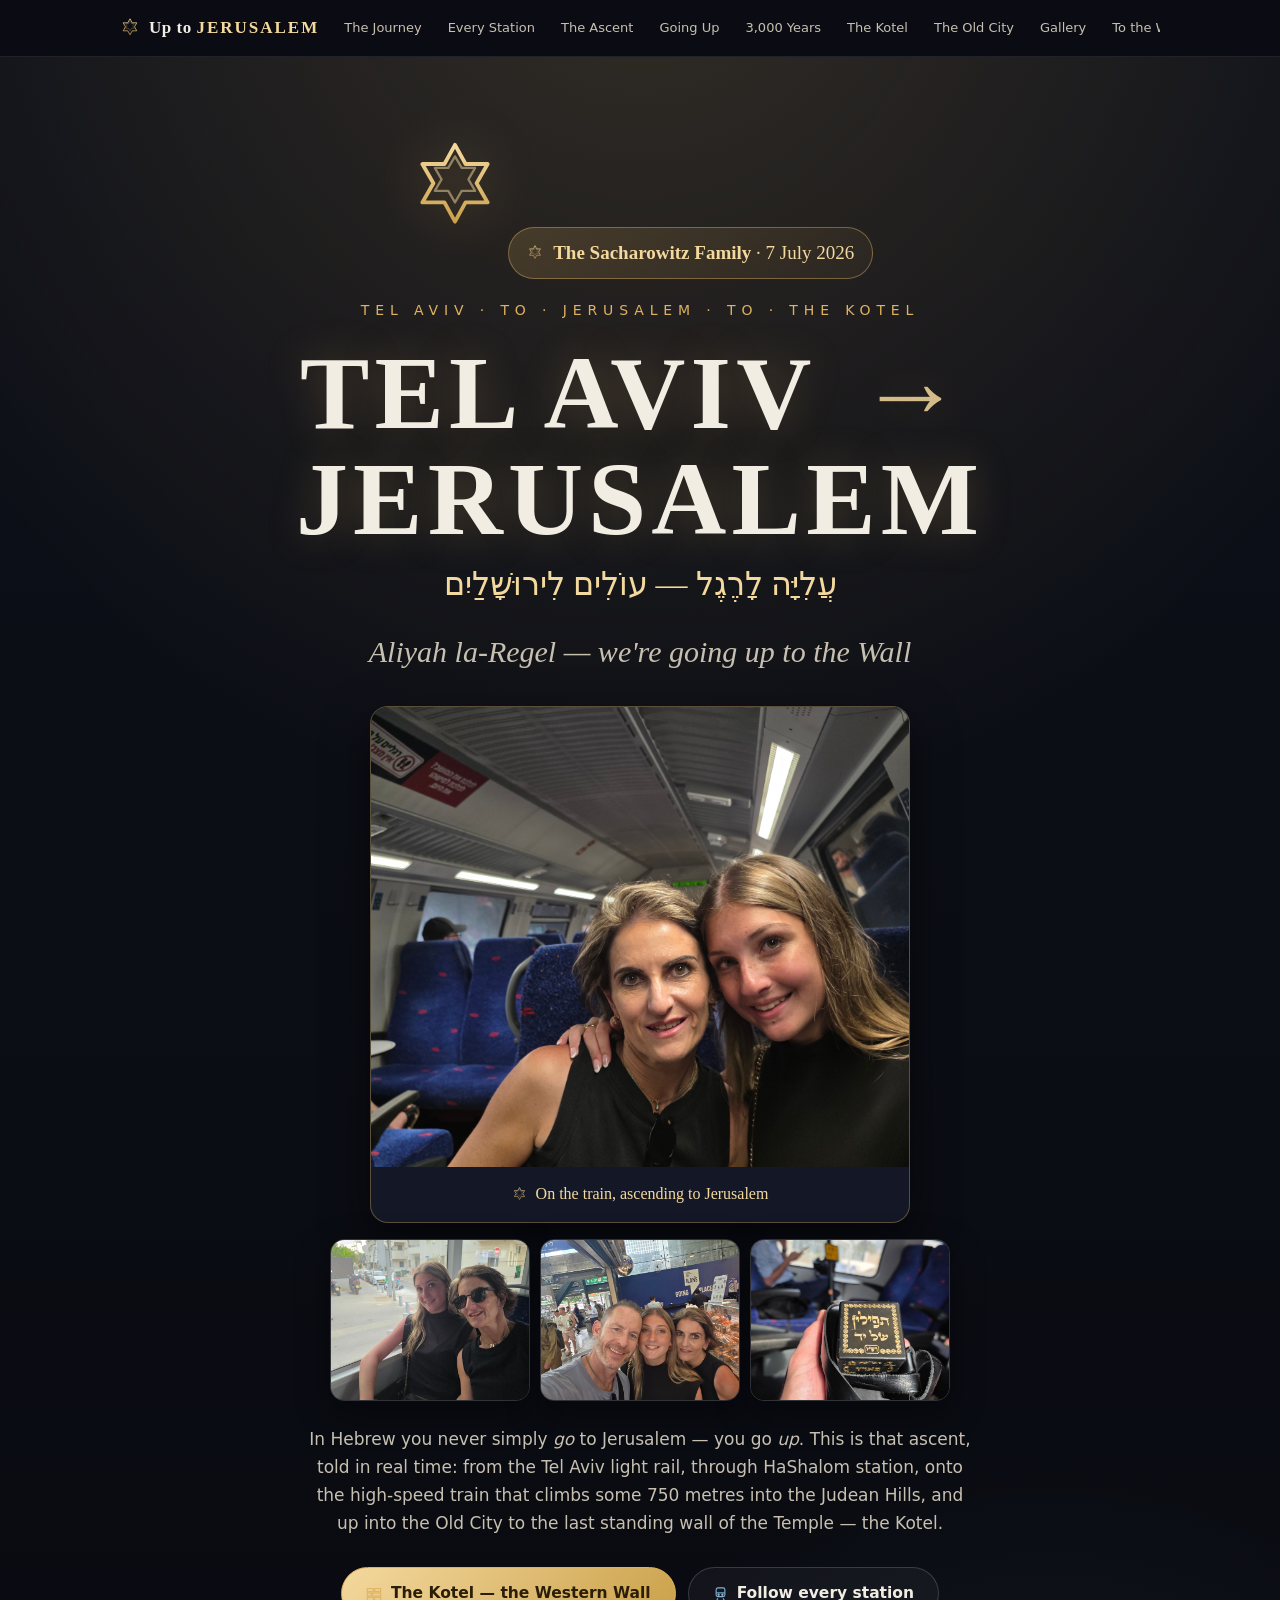
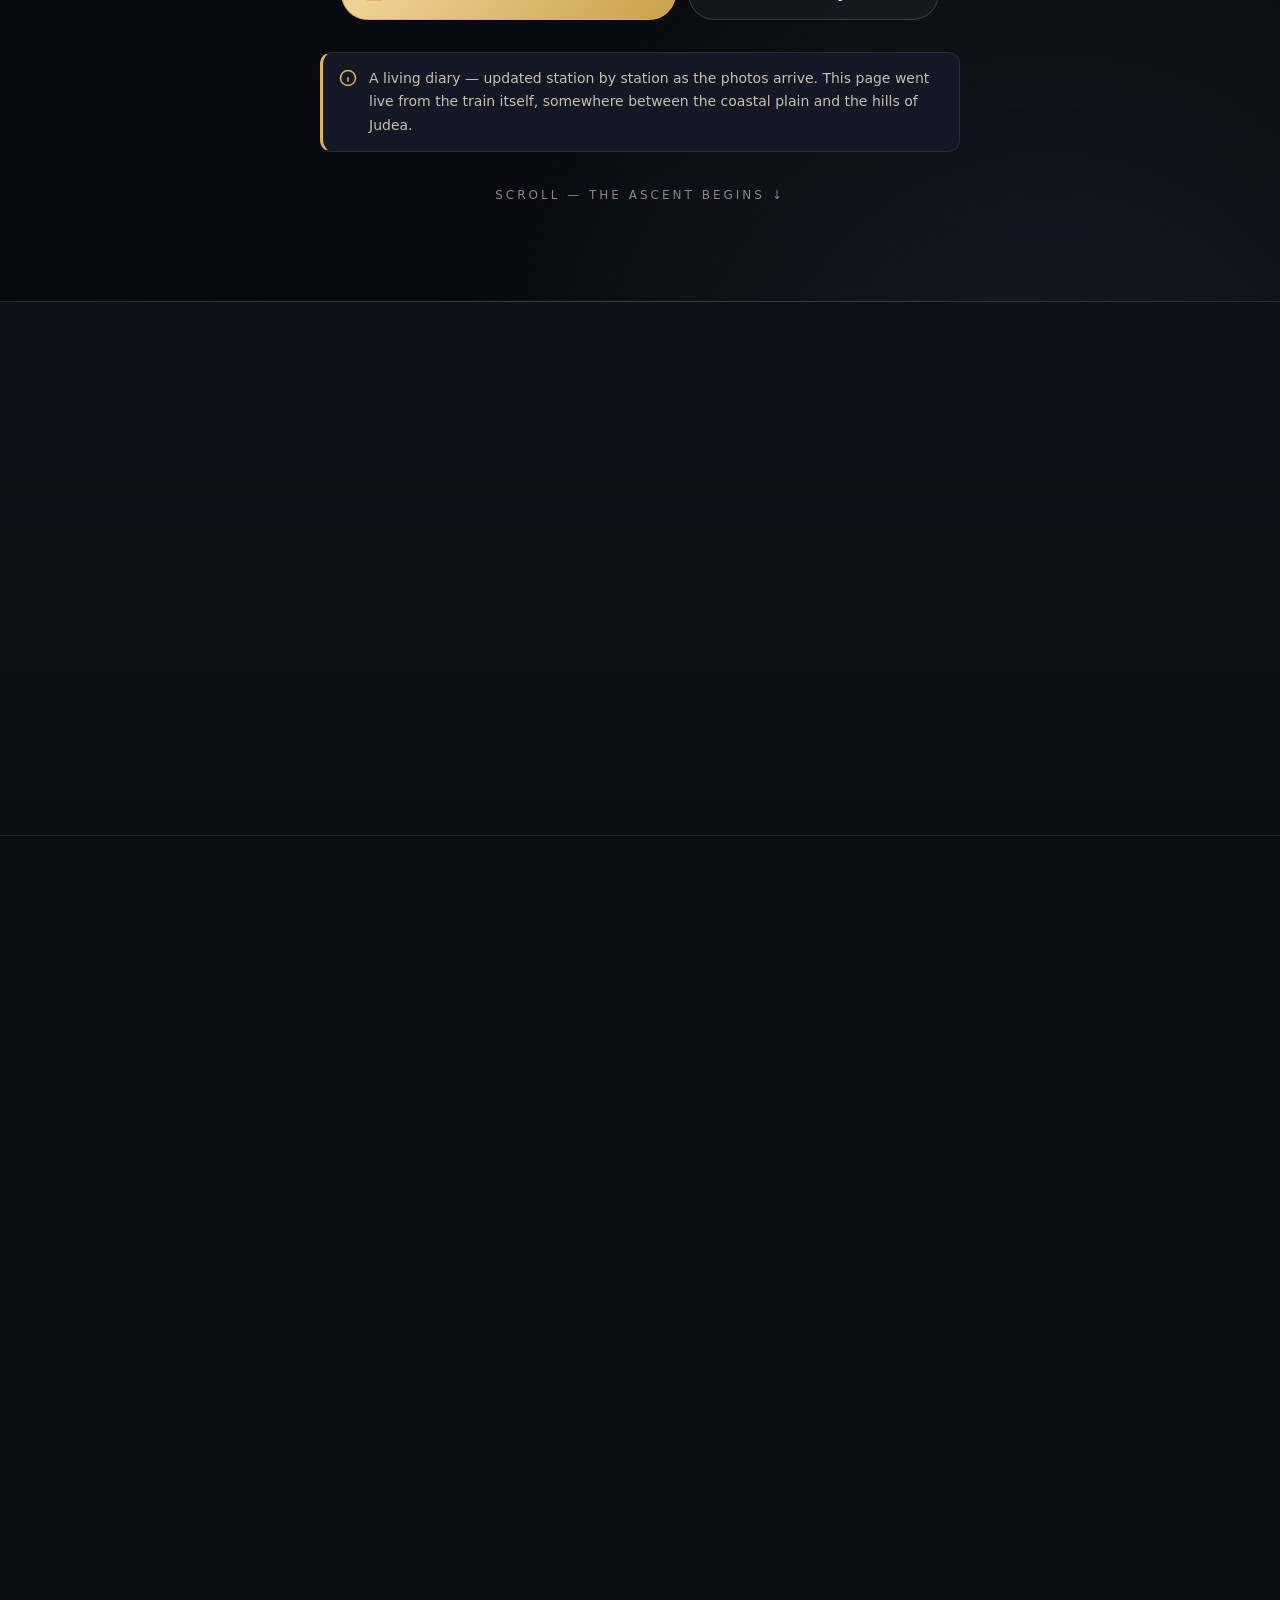
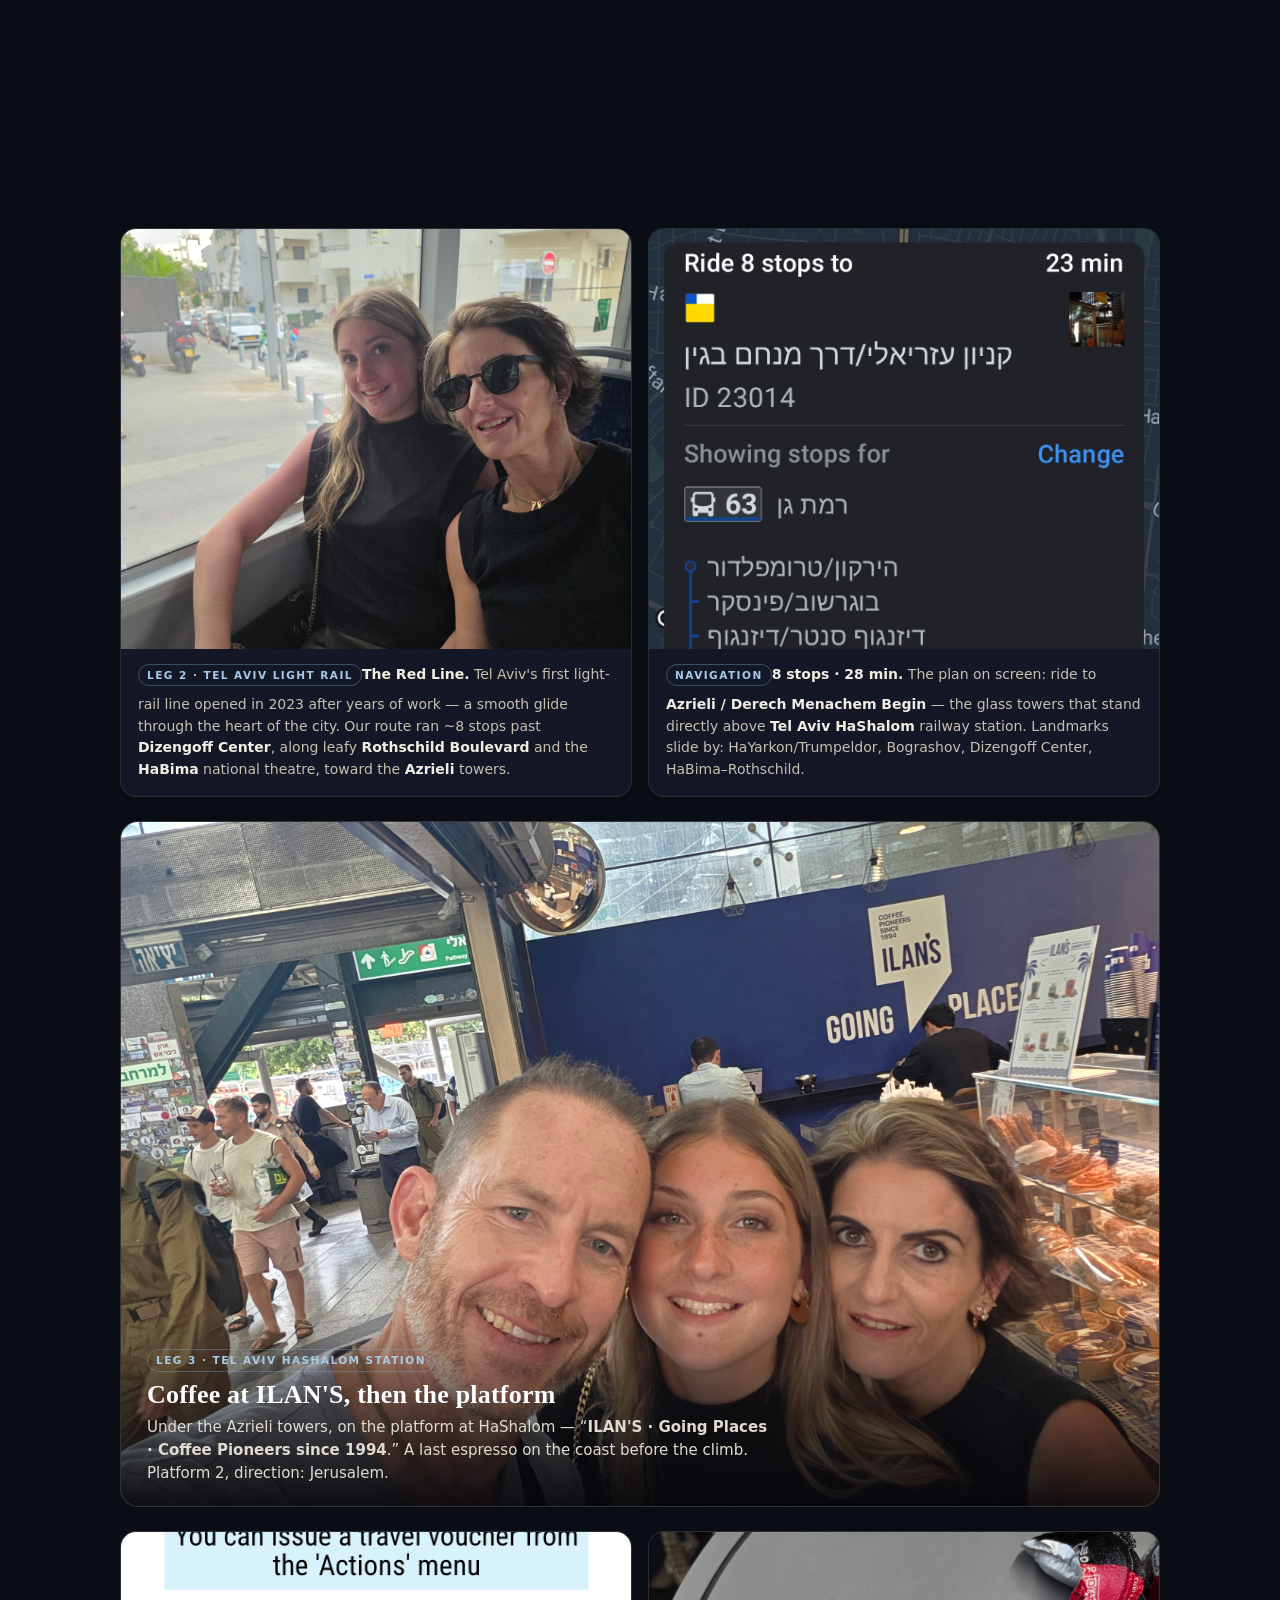
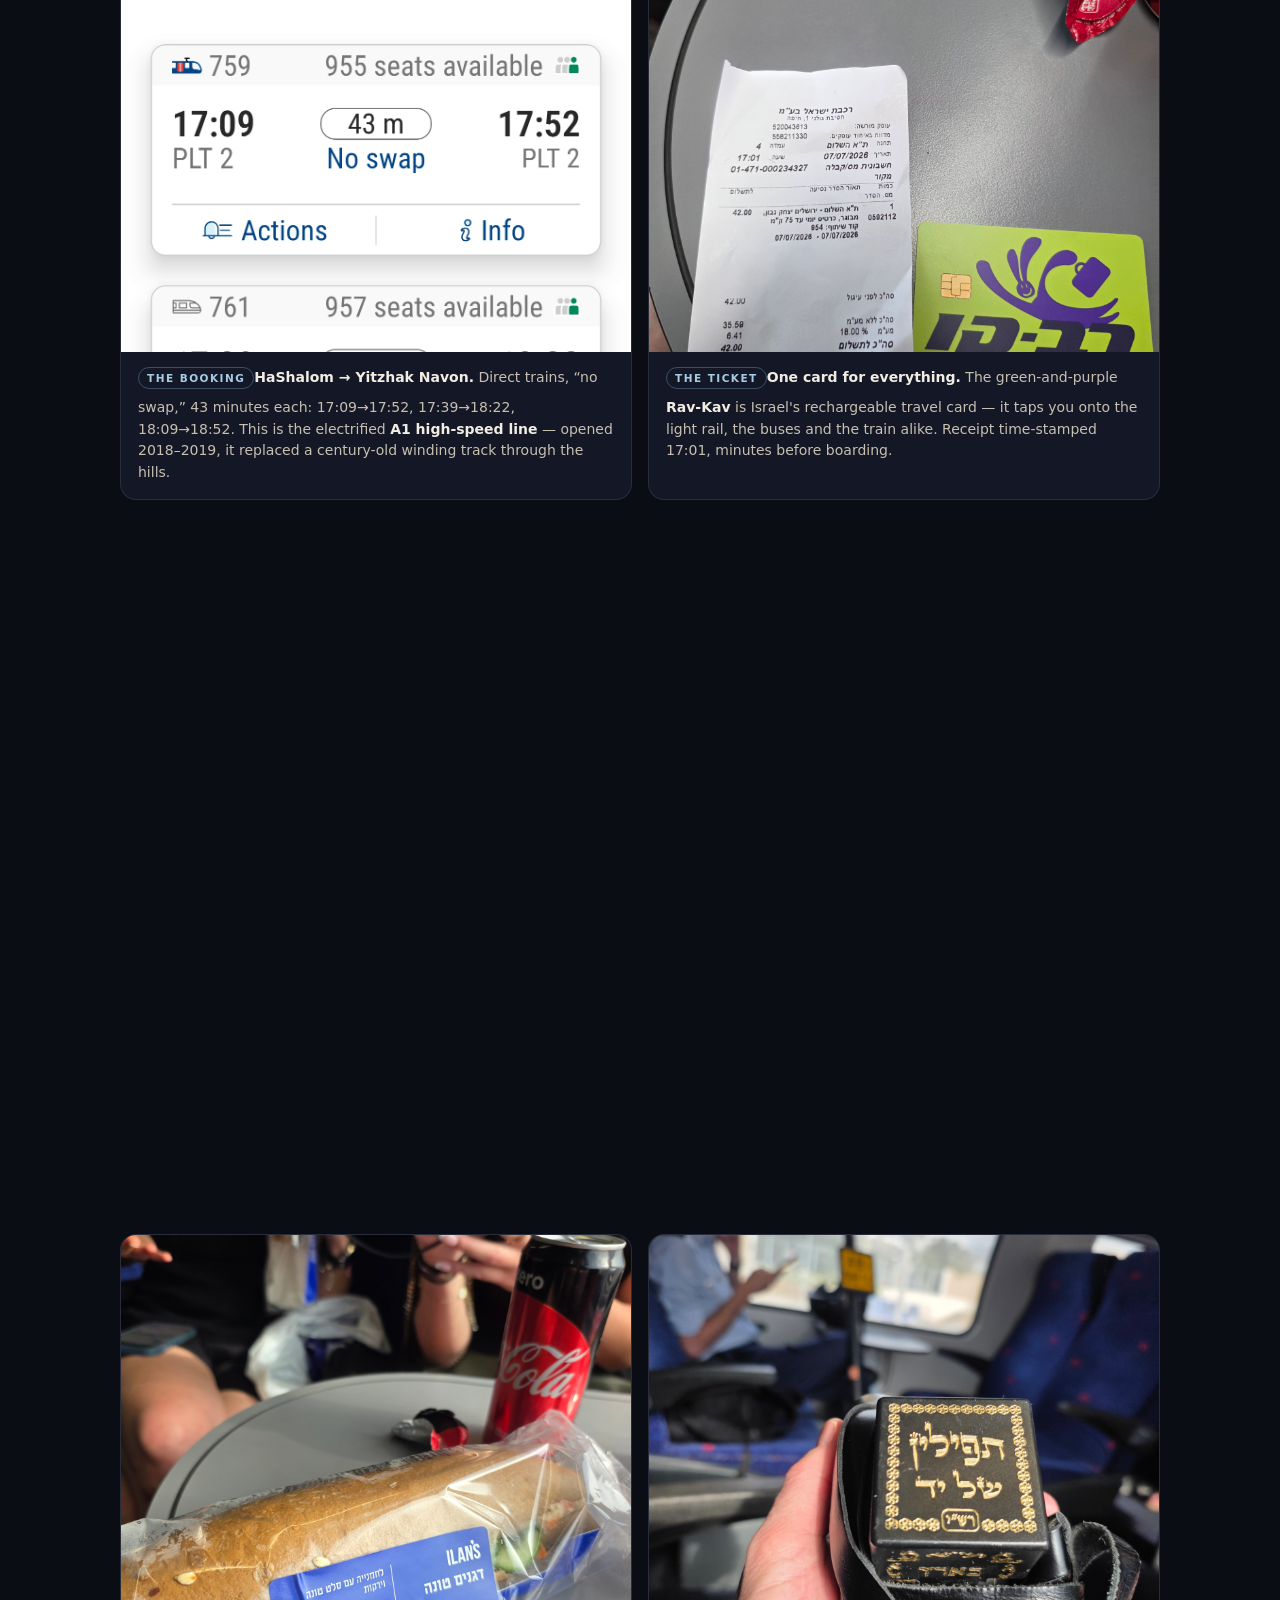
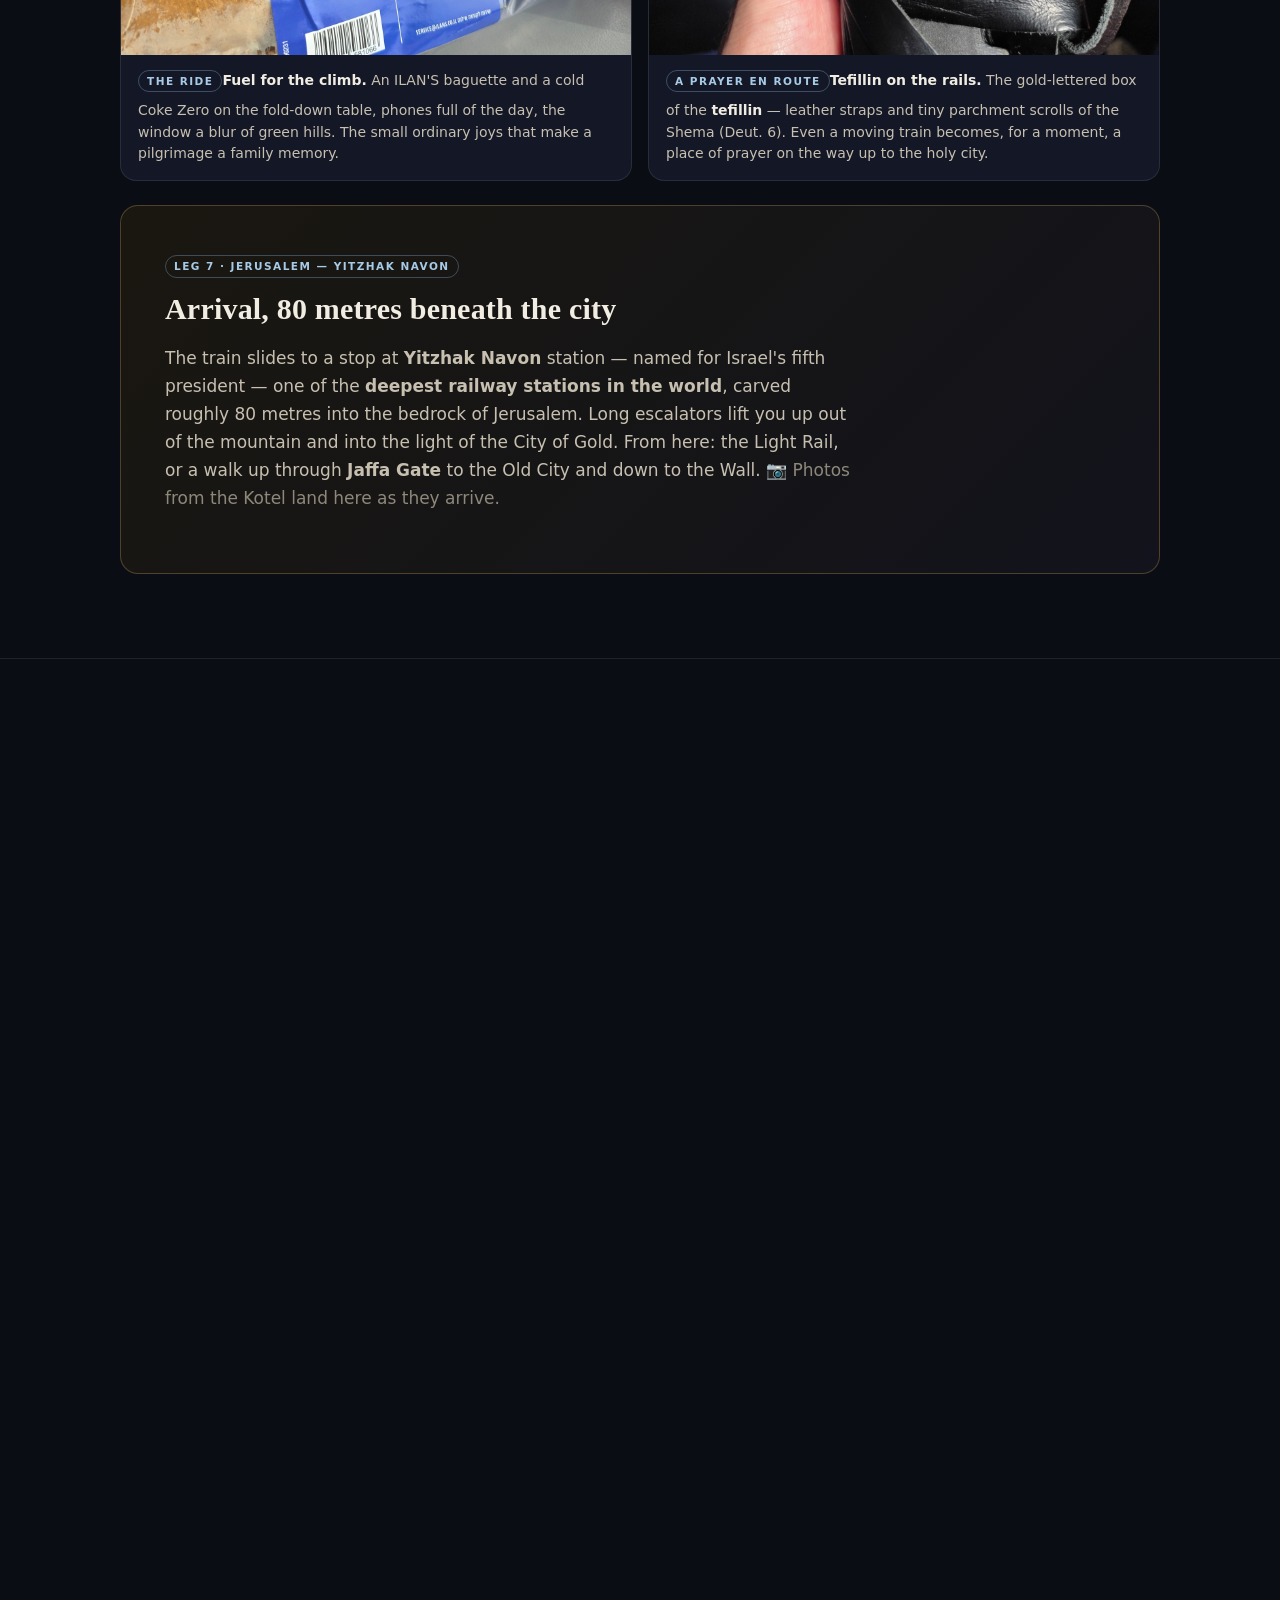
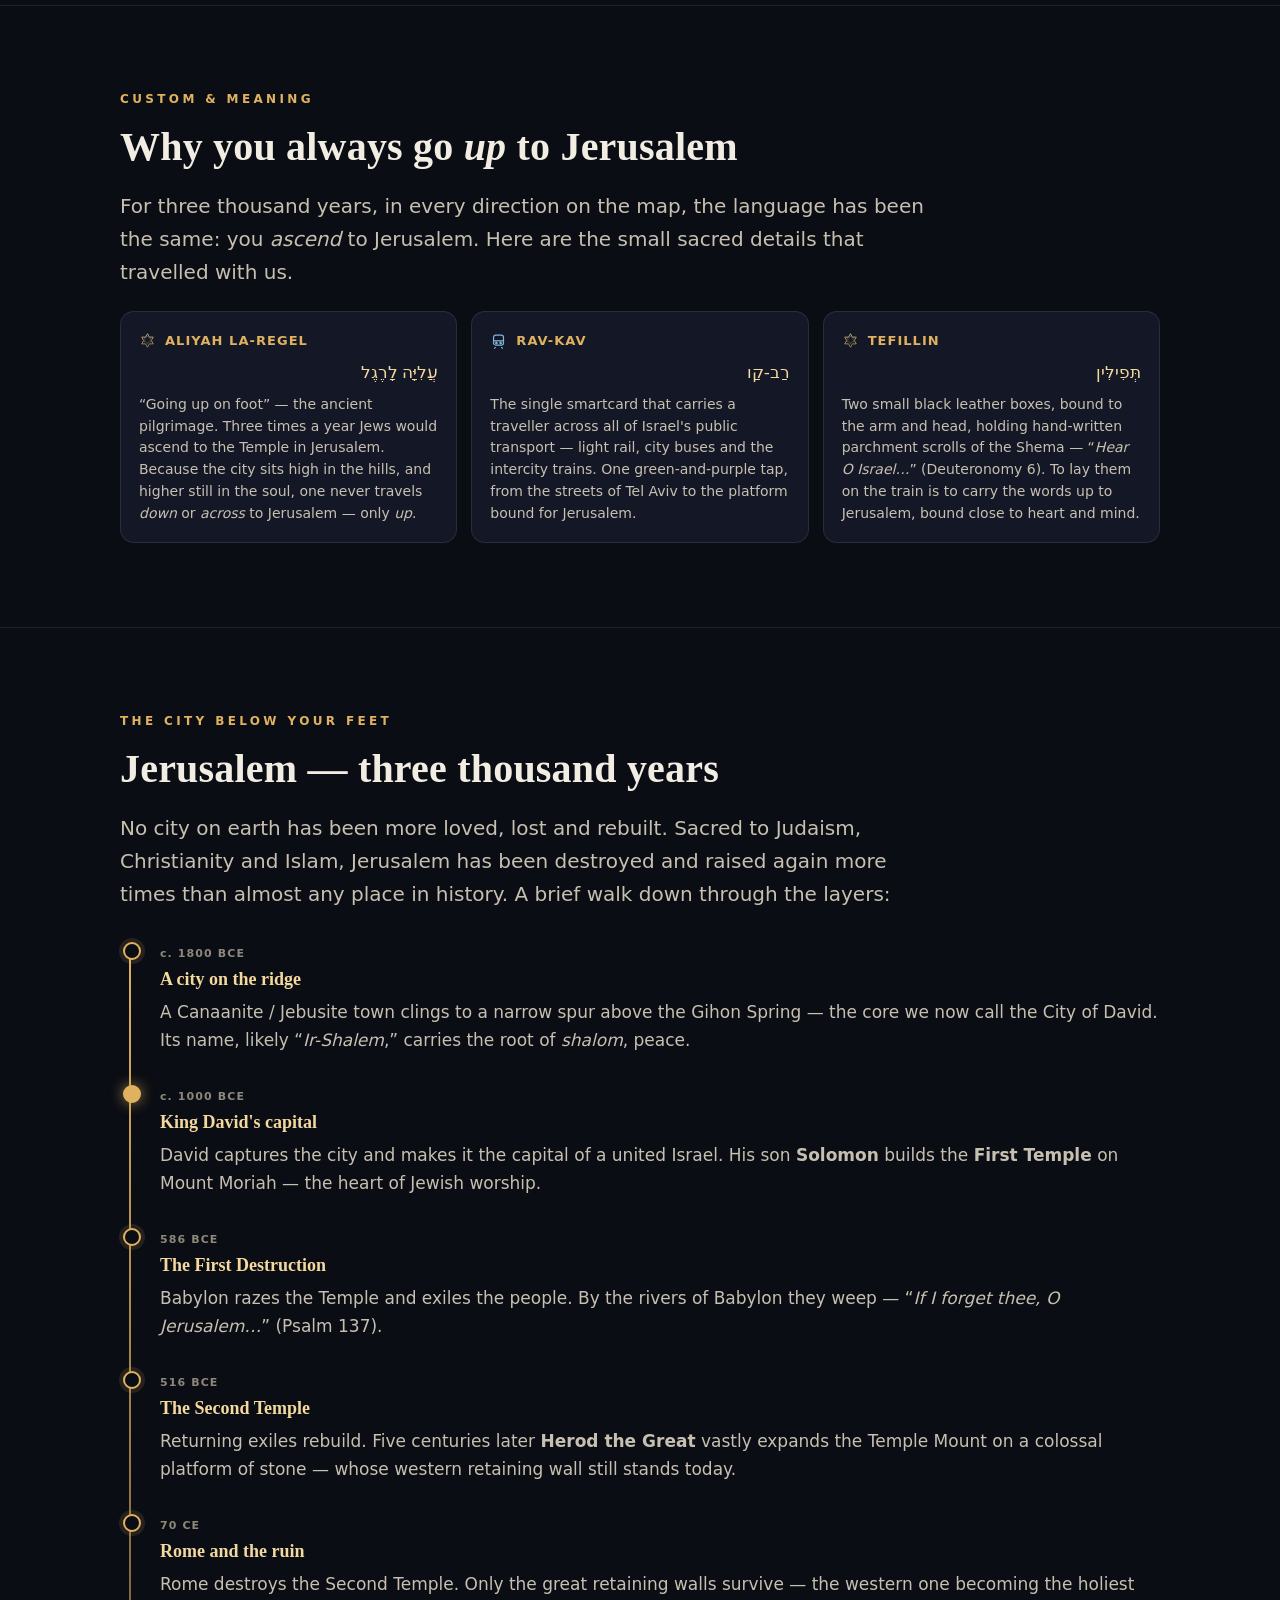
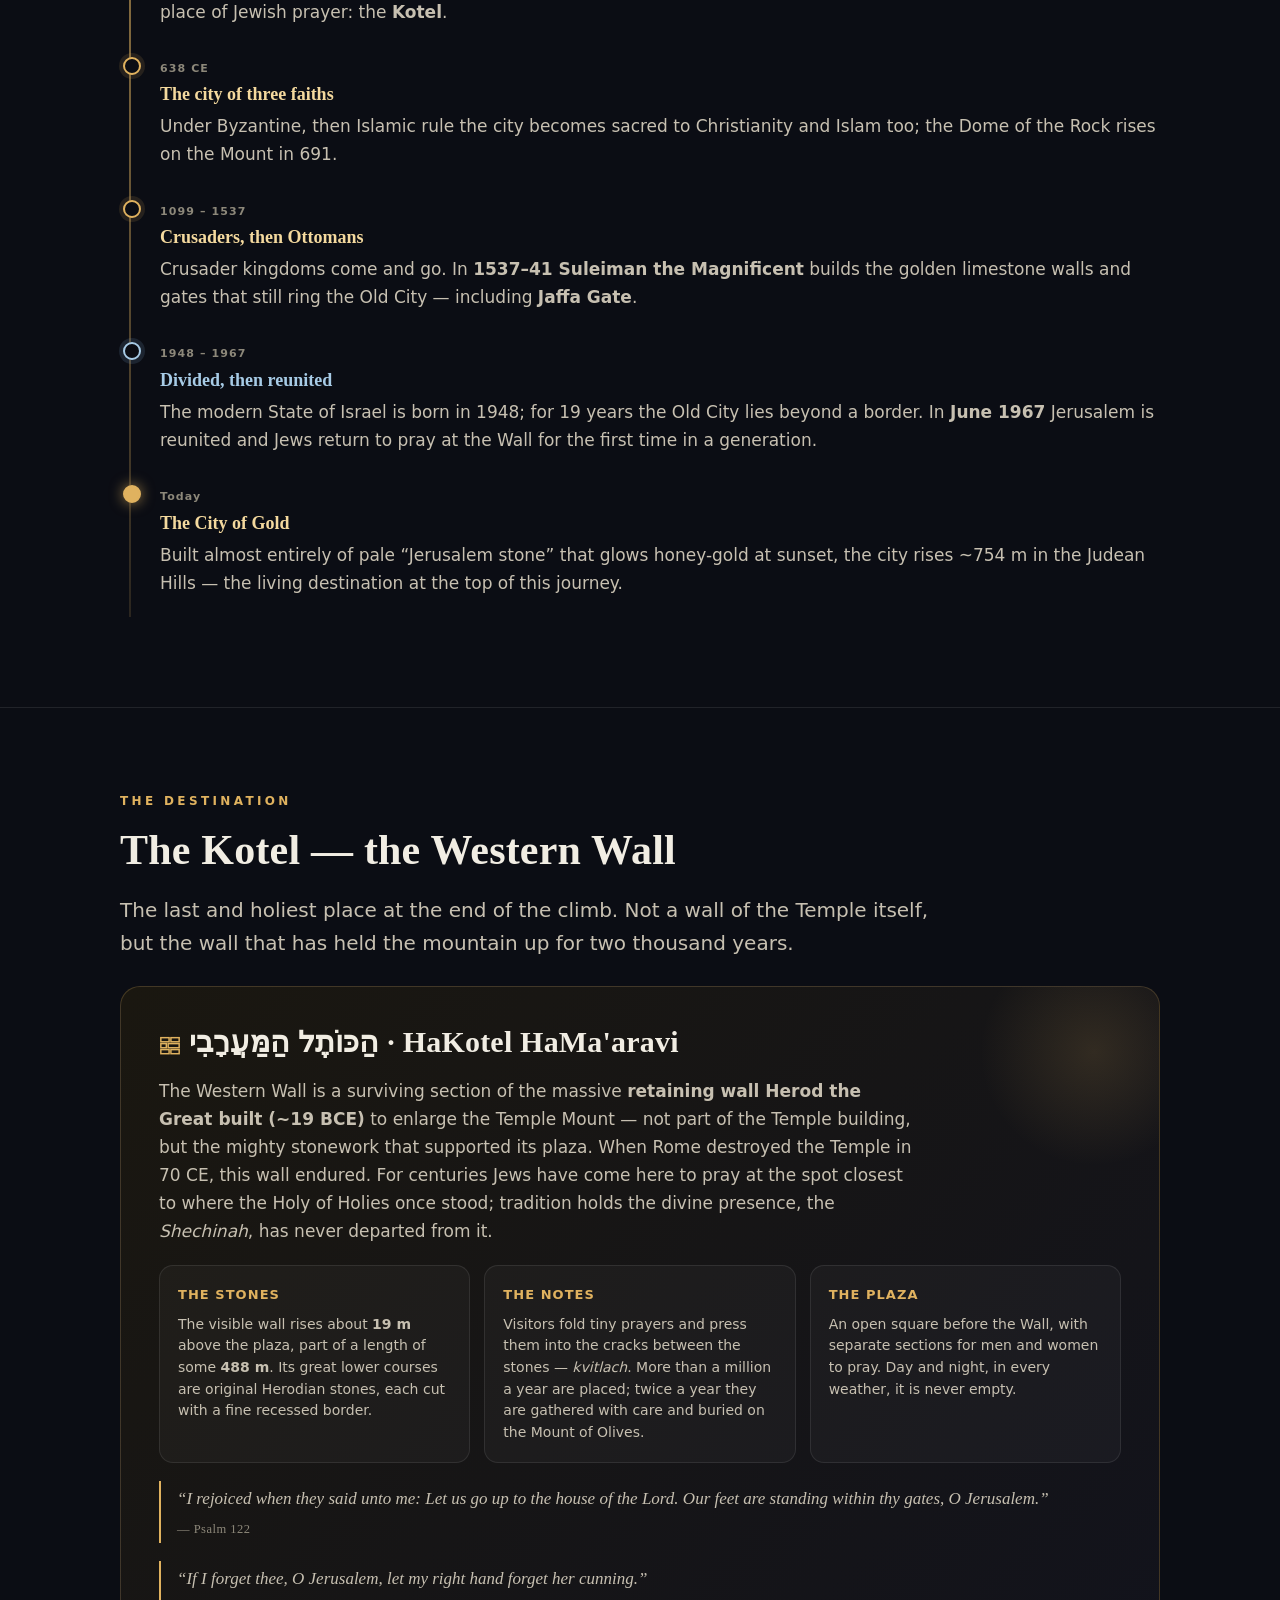
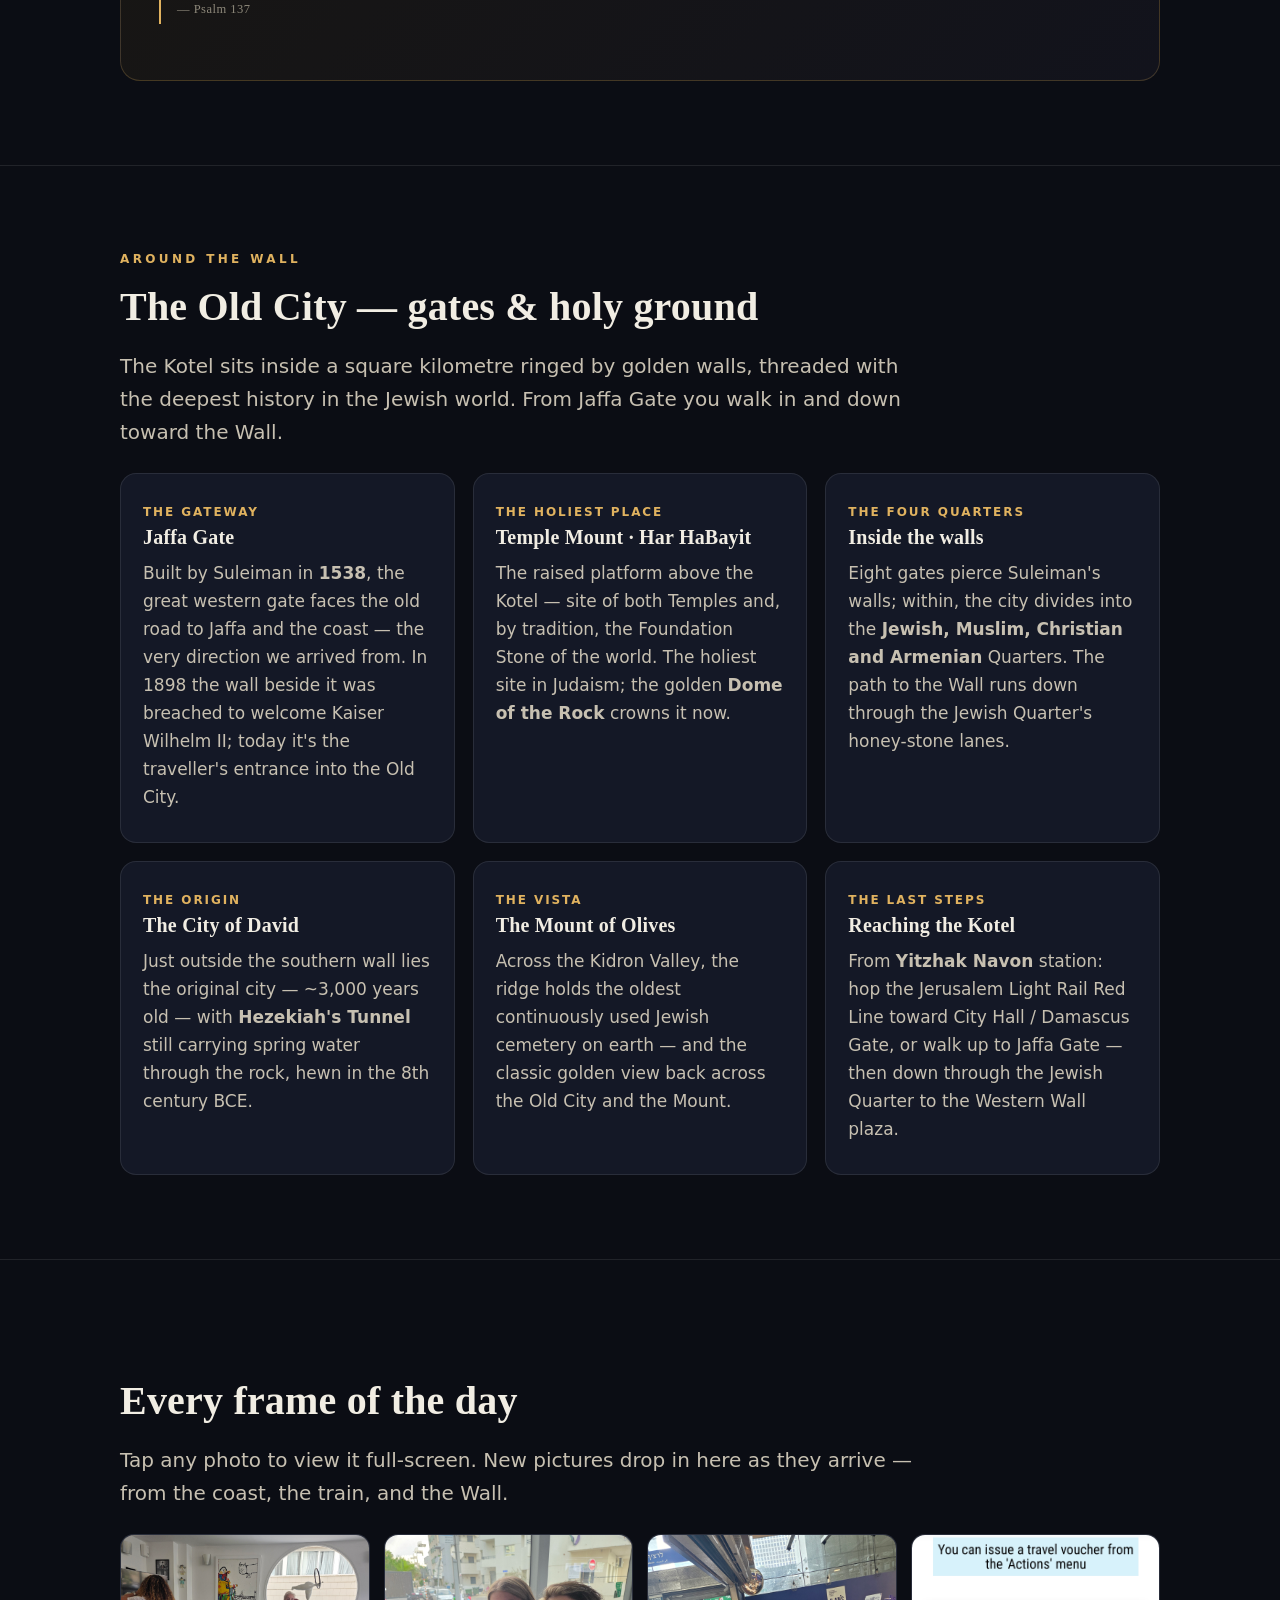
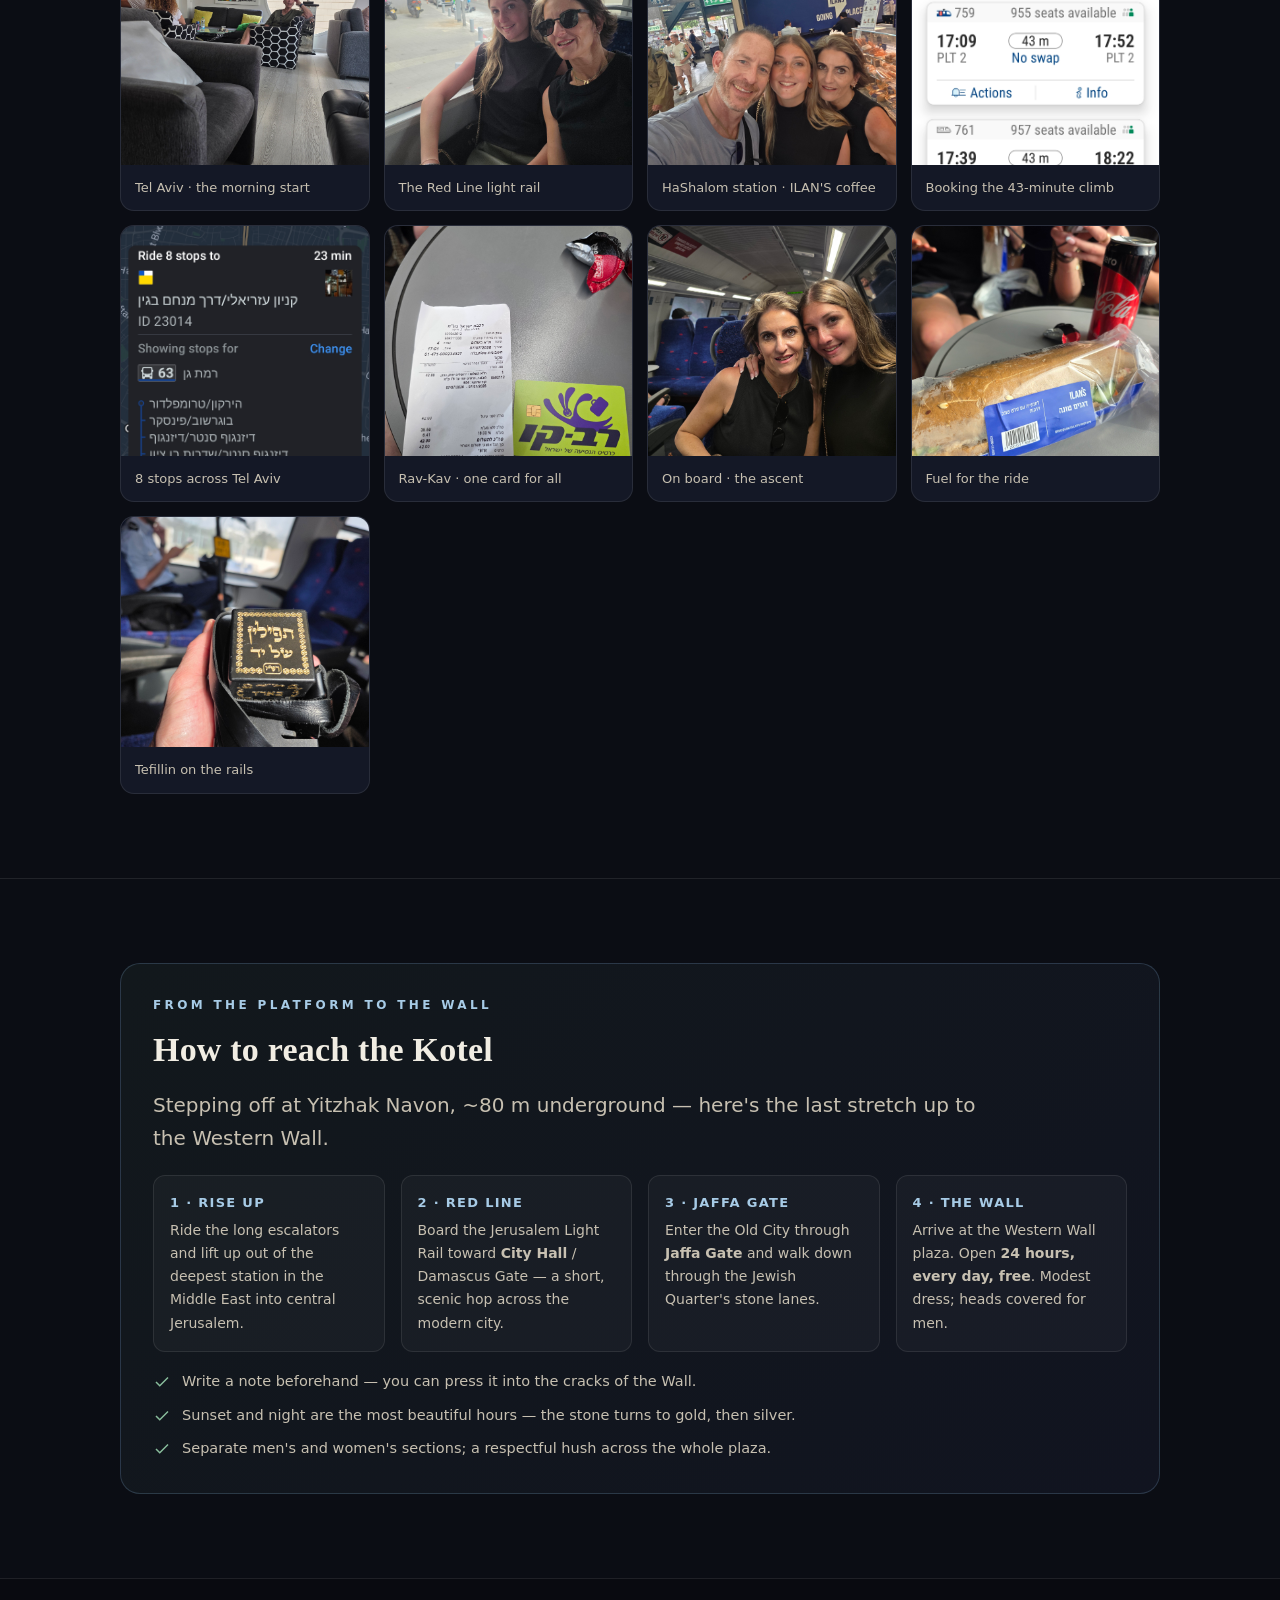
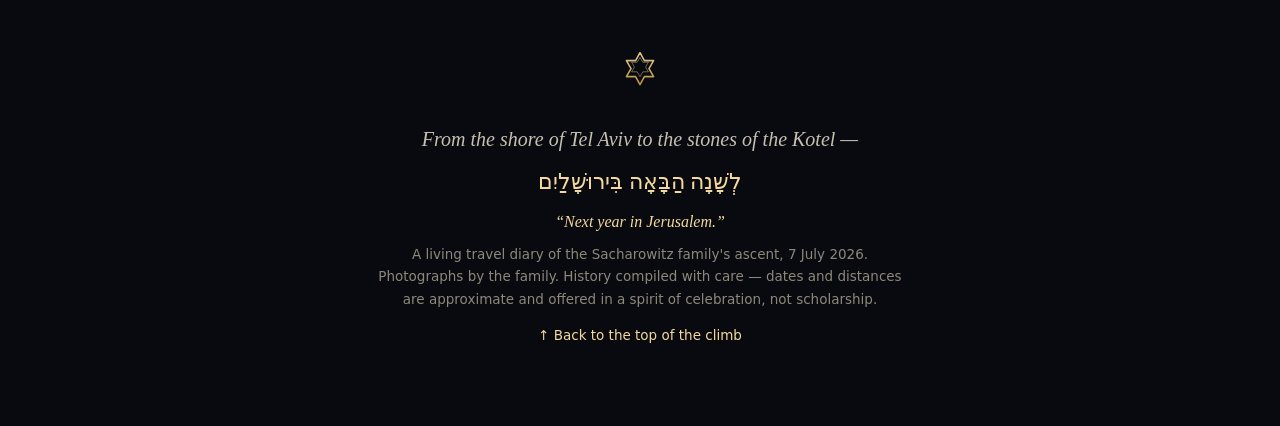
==== jerusalem-tour/index.html @ b24dbf6d "Add 'Up to Jerusalem' — interactive Tel Aviv → Kotel travel-memory site A living travel diary of the" ====
<!doctype html>
<html lang="en">
<head>
<meta charset="utf-8" />
<meta name="viewport" content="width=device-width, initial-scale=1.0, viewport-fit=cover" />
<meta name="theme-color" content="#0b0d14" />
<title>Up to Jerusalem · Tel Aviv → the Kotel — A Family Journey</title>
<meta name="description" content="A living travel diary of the Sacharowitz family's journey from Tel Aviv up to Jerusalem and the Western Wall (the Kotel) — the light rail, the high-speed train, the stations, and 3,000 years of history along the way." />
<meta property="og:title" content="Up to Jerusalem · Tel Aviv → the Kotel" />
<meta property="og:description" content="From the Tel Aviv light rail to the deepest station in the Middle East — a family's ascent to the Western Wall, told through their photos and the history beneath their feet." />
<style>
  :root{
    --bg:#0b0d14; --bg2:#0f1220; --panel:#141826; --panel2:#1a2033;
    --line:rgba(255,255,255,.09); --line2:rgba(255,255,255,.16);
    --ink:#f1ede3; --ink2:#c7c0b1; --muted:#8d887a;
    --gold:#e0b25f; --gold2:#f4d99e; --deepgold:#caa049;
    --stone:#d9c9a6; --sky:#84b3d8; --sky2:#a7cbe6;
    --rose:#cf6f74; --good:#89bd9c;
    --serif:Georgia,"Iowan Old Style","Times New Roman",serif;
    --sans:system-ui,-apple-system,"Segoe UI",Roboto,Helvetica,Arial,sans-serif;
    --wrap:1120px; --r:16px;
  }
  *{box-sizing:border-box}
  html{-webkit-text-size-adjust:100%;scroll-behavior:smooth}
  body{
    margin:0;background:var(--bg);color:var(--ink);font-family:var(--sans);
    line-height:1.65;font-size:clamp(15px,1.1vw + 12px,17px);
    overflow-x:hidden;-webkit-font-smoothing:antialiased;
  }
  img{max-width:100%;display:block;image-orientation:from-image}
  a{color:var(--gold2);text-decoration:none}
  a:hover{text-decoration:underline}
  h1,h2,h3{font-family:var(--serif);font-weight:600;line-height:1.15;letter-spacing:.2px}
  .wrap{width:100%;max-width:var(--wrap);margin-inline:auto;padding-inline:clamp(16px,4vw,40px)}
  section{padding-block:clamp(44px,7vw,84px)}
  .eyebrow{font-family:var(--sans);text-transform:uppercase;letter-spacing:.28em;
    font-size:12px;color:var(--gold);font-weight:600;margin:0 0 14px}
  .lede{color:var(--ink2);font-size:clamp(16px,1vw + 13px,20px);max-width:64ch}
  .center{text-align:center;margin-inline:auto}
  .divider{height:1px;background:var(--line);border:0;margin:0}
  .star{width:1em;height:1em;display:inline-block;vertical-align:-.12em;flex:none}

  /* NAV */
  header.nav{position:sticky;top:0;z-index:50;backdrop-filter:blur(10px);
    background:rgba(11,13,20,.82);border-bottom:1px solid var(--line)}
  .nav-inner{display:flex;align-items:center;gap:14px;min-height:56px}
  .brand{display:flex;align-items:center;gap:9px;font-family:var(--serif);
    font-weight:600;font-size:17px;letter-spacing:.5px;white-space:nowrap}
  .brand b{color:var(--gold2);letter-spacing:2px}
  .navlinks{margin-left:auto;display:flex;gap:4px;overflow-x:auto;scrollbar-width:none;-webkit-overflow-scrolling:touch}
  .navlinks::-webkit-scrollbar{display:none}
  .navlinks a{color:var(--ink2);font-size:13px;padding:7px 11px;border-radius:999px;white-space:nowrap;font-family:var(--sans)}
  .navlinks a:hover{color:var(--ink);background:var(--panel);text-decoration:none}

  /* HERO */
  .hero{position:relative;min-height:90vh;display:flex;align-items:center;text-align:center;overflow:hidden;
    border-bottom:1px solid var(--line);
    background:
      radial-gradient(120% 90% at 50% -8%,rgba(224,178,95,.18),transparent 55%),
      radial-gradient(80% 60% at 82% 112%,rgba(132,179,216,.12),transparent 60%),
      linear-gradient(180deg,#0d1019,#0b0d14 60%,#090a10);}
  .hero .cityline{position:absolute;left:0;right:0;bottom:0;width:100%;opacity:.5;pointer-events:none}
  .hero .starbig{width:min(96px,22vw);margin:0 auto 24px;filter:drop-shadow(0 0 26px rgba(224,178,95,.45))}
  .hero .kicker-top{font-family:var(--sans);letter-spacing:.42em;text-transform:uppercase;
    font-size:clamp(11px,2.4vw,14px);color:var(--gold);margin:0 0 18px}
  .hero h1{font-size:clamp(40px,11vw,104px);margin:0;letter-spacing:.05em;color:var(--ink);font-weight:600;
    text-shadow:0 0 42px rgba(224,178,95,.26);line-height:1.02}
  .hero h1 .arrow{color:var(--gold2);font-weight:400;padding:0 .12em;opacity:.85}
  .hero .sub{font-family:var(--serif);font-style:italic;color:var(--ink2);font-size:clamp(18px,4.4vw,30px);margin:16px 0 0}
  .hero .heb{font-family:var(--serif);color:var(--gold2);font-size:clamp(20px,5vw,32px);margin:6px 0 0;direction:rtl}
  .hero .place{margin:24px auto 0;max-width:62ch;color:var(--ink2)}
  .tourribbon{display:inline-flex;align-items:center;gap:10px;margin:0 auto 20px;
    background:linear-gradient(135deg,rgba(224,178,95,.18),rgba(224,178,95,.05));
    border:1px solid rgba(224,178,95,.42);border-radius:999px;padding:9px 18px;
    font-family:var(--serif);font-size:clamp(14px,2.6vw,19px);color:var(--gold2)}
  .tourribbon b{font-weight:600}
  .tourfeature{margin:30px auto 0;max-width:540px;border-radius:18px;overflow:hidden;
    border:1px solid rgba(224,178,95,.35);box-shadow:0 16px 46px rgba(0,0,0,.55);background:var(--panel)}
  .tourfeature img{width:100%;max-height:460px;object-fit:cover;object-position:50% 30%;display:block;cursor:zoom-in;background:var(--panel2)}
  .tourfeature figcaption{padding:14px 18px;font-family:var(--serif);font-size:clamp(14px,2vw,16px);
    color:var(--gold2);display:flex;align-items:center;gap:9px;justify-content:center;text-align:center}
  .tourstrip{display:grid;grid-template-columns:repeat(3,1fr);gap:10px;margin:16px auto 0;max-width:620px}
  .tourstrip figure{margin:0;border-radius:14px;overflow:hidden;border:1px solid var(--line2);
    box-shadow:0 12px 34px rgba(0,0,0,.45);transition:transform .3s ease}
  .tourstrip figure:hover{transform:translateY(-4px)}
  .tourstrip img{width:100%;height:clamp(120px,20vw,160px);object-fit:cover;display:block;background:var(--panel2);cursor:zoom-in}
  @media(max-width:560px){.tourstrip{gap:7px}}
  .herocta{display:flex;flex-wrap:wrap;gap:12px;justify-content:center;margin:30px auto 4px}
  .herocta a{display:inline-flex;align-items:center;gap:9px;font-weight:600;font-size:clamp(14px,1.4vw,15.5px);
    padding:13px 24px;border-radius:999px;font-family:var(--sans);transition:transform .2s ease}
  .herocta a.primary{background:linear-gradient(135deg,var(--gold2),var(--deepgold));color:#2a1e08;border:1px solid var(--gold)}
  .herocta a.ghost{color:var(--ink);border:1px solid var(--line2);background:rgba(255,255,255,.04)}
  .herocta a:hover{text-decoration:none;transform:translateY(-2px)}
  .scrollcue{margin-top:34px;color:var(--muted);font-size:12px;letter-spacing:.25em;text-transform:uppercase}

  .note{display:flex;gap:12px;align-items:flex-start;background:var(--panel);
    border:1px solid var(--line);border-left:3px solid var(--gold);border-radius:12px;
    padding:14px 16px;color:var(--ink2);font-size:14px;text-align:left}
  .note svg{flex:none;margin-top:2px}
  .hero .note{max-width:640px;margin:32px auto 0}

  /* STAT BAND */
  .stats{background:linear-gradient(180deg,#0e1119,#0b0d14)}
  .statgrid{display:grid;grid-template-columns:repeat(auto-fit,minmax(min(100%,150px),1fr));gap:14px;margin-top:8px}
  .stat{background:var(--panel);border:1px solid var(--line);border-radius:var(--r);padding:22px 18px;text-align:center;position:relative;overflow:hidden}
  .stat::before{content:"";position:absolute;inset:0 0 auto 0;height:2px;background:linear-gradient(90deg,transparent,var(--gold),transparent);opacity:.6}
  .stat .num{font-family:var(--serif);font-size:clamp(28px,7vw,42px);color:var(--gold2);line-height:1;font-weight:600}
  .stat .lab{margin-top:9px;font-size:13px;color:var(--ink2);letter-spacing:.02em}
  .stat.sky .num{color:var(--sky2)}

  /* generic */
  .grid{display:grid;gap:18px}
  .cols-2{grid-template-columns:repeat(auto-fit,minmax(min(100%,320px),1fr))}
  .cols-3{grid-template-columns:repeat(auto-fit,minmax(min(100%,270px),1fr))}
  .card{background:var(--panel);border:1px solid var(--line);border-radius:var(--r);padding:22px;position:relative}
  .card h3{margin:.1em 0 .5em;font-size:20px;color:var(--ink)}
  .card p{margin:.5em 0;color:var(--ink2)}
  .kicker{font-size:12px;letter-spacing:.16em;text-transform:uppercase;color:var(--gold);font-weight:600}

  /* FIELD / journey legs */
  .stamp{display:inline-flex;align-items:center;gap:8px;font-size:11.5px;letter-spacing:.14em;
    text-transform:uppercase;color:var(--gold);font-weight:600;margin-bottom:12px}
  .stamp::before{content:"";width:7px;height:7px;border-radius:50%;background:var(--sky2);box-shadow:0 0 10px var(--sky2)}
  .field{margin-top:24px;display:grid;gap:16px}
  .field .lead{position:relative;border-radius:18px;overflow:hidden;border:1px solid var(--line2)}
  .field .lead img{width:100%;max-height:76vh;object-fit:cover;display:block;background:var(--panel2);cursor:zoom-in}
  .field .lead .cap{position:absolute;left:0;right:0;bottom:0;padding:clamp(20px,4vw,34px) clamp(16px,3vw,26px) clamp(14px,2vw,20px);
    background:linear-gradient(180deg,transparent,rgba(6,7,11,.92))}
  .field .lead .cap h3{margin:0 0 6px;font-size:clamp(19px,3.4vw,26px);color:#fff}
  .field .lead .cap p{margin:0;color:#e0dbd0;font-size:clamp(13px,1.4vw,15px);max-width:66ch;line-height:1.55}
  .field .two{display:grid;grid-template-columns:repeat(auto-fit,minmax(min(100%,260px),1fr));gap:16px}
  .field .ph{border-radius:16px;overflow:hidden;border:1px solid var(--line);background:var(--panel);display:flex;flex-direction:column}
  .field .ph img{width:100%;height:clamp(300px,46vw,420px);object-fit:cover;display:block;background:var(--panel2);cursor:zoom-in}
  .field .ph .d{padding:15px 17px;color:var(--ink2);font-size:14px;line-height:1.55}
  .field .ph .d b{color:var(--ink);font-weight:600}
  .loc{display:inline-block;font-family:var(--sans);font-size:10.5px;letter-spacing:.14em;text-transform:uppercase;
    color:var(--sky2);border:1px solid rgba(132,179,216,.35);border-radius:999px;padding:2px 8px;margin-bottom:8px;font-weight:600}

  /* TIMELINE (day + history) */
  .tl{position:relative;margin-top:26px;padding-left:34px}
  .tl::before{content:"";position:absolute;left:9px;top:6px;bottom:6px;width:2px;background:linear-gradient(180deg,var(--gold),rgba(224,178,95,.15))}
  .tl .item{position:relative;padding:0 0 26px 6px}
  .tl .item::before{content:"";position:absolute;left:-31px;top:5px;width:14px;height:14px;border-radius:50%;
    background:var(--bg);border:2px solid var(--gold);box-shadow:0 0 0 4px rgba(224,178,95,.12)}
  .tl .item.key::before{background:var(--gold);box-shadow:0 0 14px rgba(224,178,95,.7)}
  .tl .item.sky::before{border-color:var(--sky2);box-shadow:0 0 0 4px rgba(132,179,216,.14)}
  .tl .t{font-family:var(--serif);color:var(--gold2);font-size:18px;font-weight:600}
  .tl .item.sky .t{color:var(--sky2)}
  .tl .yr{display:inline-block;font-family:var(--sans);font-size:11px;letter-spacing:.1em;color:var(--muted);font-weight:600;margin-bottom:2px}
  .tl .d{color:var(--ink2);margin-top:3px}

  /* MAP */
  .mapwrap{background:var(--panel);border:1px solid var(--line);border-radius:var(--r);padding:14px;margin-top:24px}
  .mapwrap svg{width:100%;height:auto;display:block;border-radius:10px}
  .legend{display:flex;flex-wrap:wrap;gap:12px 20px;margin-top:14px;font-size:13px;color:var(--ink2)}
  .legend span{display:inline-flex;align-items:center;gap:7px}
  .dotp{width:11px;height:11px;border-radius:50%;flex:none}
  .maptip{font-size:12.5px;color:var(--muted);margin-top:10px}

  /* GALLERY */
  .gal{display:grid;grid-template-columns:repeat(auto-fit,minmax(min(100%,240px),1fr));gap:14px;margin-top:24px}
  figure.g{margin:0;background:var(--panel);border:1px solid var(--line);border-radius:14px;overflow:hidden}
  figure.g img{width:100%;height:230px;object-fit:cover;background:var(--panel2);cursor:zoom-in}
  figure.g figcaption{padding:12px 14px;font-size:13px;color:var(--ink2)}

  /* KOTEL feature */
  .kotel{background:linear-gradient(135deg,#1a1710,#12131c);border:1px solid rgba(224,178,95,.22);border-radius:20px;
    padding:clamp(22px,3.4vw,38px);margin-top:26px;position:relative;overflow:hidden}
  .kotel::after{content:"";position:absolute;right:-50px;top:-50px;width:230px;height:230px;background:radial-gradient(circle,rgba(224,178,95,.14),transparent 70%)}
  .kotel h3{font-size:clamp(22px,3.6vw,30px);margin:0 0 6px}
  .quote{border-left:2px solid var(--gold);padding:4px 0 4px 16px;color:var(--ink2);font-style:italic;font-size:clamp(15px,2vw,17px);font-family:var(--serif);margin:18px 0}
  .quote cite{display:block;font-style:normal;color:var(--muted);font-size:12.5px;margin-top:6px;letter-spacing:.04em}

  /* mini info cards */
  .minis{display:grid;grid-template-columns:repeat(auto-fit,minmax(min(100%,260px),1fr));gap:14px;margin-top:22px}
  .mini{background:var(--panel);border:1px solid var(--line);border-radius:14px;padding:18px;display:flex;flex-direction:column;gap:8px}
  .mini .h{display:flex;align-items:center;gap:9px;font-size:13px;letter-spacing:.08em;text-transform:uppercase;color:var(--gold);font-weight:600}
  .mini p{margin:0;font-size:14px;color:var(--ink2);line-height:1.55}
  .mini .heb{font-family:var(--serif);color:var(--gold2);direction:rtl;font-size:17px}

  /* VISIT */
  .visit{background:linear-gradient(135deg,#12181c,#111420);border:1px solid rgba(132,179,216,.22);border-radius:20px;padding:clamp(20px,3vw,32px)}
  .visit .row{display:grid;grid-template-columns:repeat(auto-fit,minmax(min(100%,220px),1fr));gap:16px;margin-top:18px}
  .vitem{background:rgba(255,255,255,.03);border:1px solid var(--line);border-radius:12px;padding:16px}
  .vitem .h{font-size:13px;letter-spacing:.1em;text-transform:uppercase;color:var(--sky2);font-weight:600;margin-bottom:6px}
  .vitem p{margin:0;font-size:14px;color:var(--ink2)}
  .checklist{margin:18px 0 0;padding:0;list-style:none;display:grid;gap:10px}
  .checklist li{display:flex;gap:11px;align-items:flex-start;color:var(--ink2);font-size:14.5px}
  .checklist svg{flex:none;margin-top:3px}

  footer{border-top:1px solid var(--line);background:#090a10;text-align:center}
  footer .starf{width:40px;margin:0 auto 16px;opacity:.9}
  footer p{color:var(--muted);font-size:13.5px;max-width:62ch;margin:8px auto}
  footer .big{font-family:var(--serif);font-style:italic;color:var(--ink2);font-size:20px}
  footer .heb{font-family:var(--serif);color:var(--gold2);direction:rtl;font-size:22px;margin-top:6px}

  /* Lightbox */
  #lightbox{position:fixed;inset:0;z-index:100;background:rgba(6,7,11,.95);display:none;
    align-items:center;justify-content:center;flex-direction:column;padding:20px;cursor:zoom-out}
  #lightbox.on{display:flex}
  #lightbox img{max-width:96vw;max-height:82vh;border-radius:10px;box-shadow:0 20px 60px rgba(0,0,0,.6)}
  #lightbox .lbcap{color:var(--ink2);font-size:13.5px;margin-top:14px;max-width:72ch;text-align:center}
  #lightbox .lbx{position:absolute;top:16px;right:20px;color:var(--ink2);font-size:30px;line-height:1}

  .js .reveal{opacity:0;transform:translateY(18px);transition:opacity .7s ease,transform .7s ease}
  .js .reveal.in{opacity:1;transform:none}
  @media (prefers-reduced-motion:reduce){.js .reveal{opacity:1;transform:none;transition:none}html{scroll-behavior:auto}}
</style>
</head>
<body>

<!-- symbols -->
<svg width="0" height="0" style="position:absolute" aria-hidden="true">
  <symbol id="magen" viewBox="0 0 100 100">
    <path d="M50 4 L61 24 84 24 72.5 44 84 64 61 64 50 84 39 64 16 64 27.5 44 16 24 39 24 Z" fill="none" stroke="url(#gg)" stroke-width="4" stroke-linejoin="round"/>
    <path d="M50 16 L57 28 71 28 64 40 71 52 57 52 50 64 43 52 29 52 36 40 29 28 43 28 Z" fill="none" stroke="rgba(244,217,158,.5)" stroke-width="2.4" stroke-linejoin="round"/>
    <linearGradient id="gg" x1="0" y1="0" x2="0" y2="1"><stop offset="0" stop-color="#f4d99e"/><stop offset="1" stop-color="#caa049"/></linearGradient>
  </symbol>
  <symbol id="wall" viewBox="0 0 24 24">
    <g fill="none" stroke="#e0b25f" stroke-width="1.6">
      <rect x="2" y="4" width="9" height="4.5"/><rect x="13" y="4" width="9" height="4.5"/>
      <rect x="2" y="10.5" width="6" height="4.5"/><rect x="10" y="10.5" width="12" height="4.5"/>
      <rect x="2" y="17" width="9" height="4.5"/><rect x="13" y="17" width="9" height="4.5"/>
    </g>
  </symbol>
  <symbol id="train" viewBox="0 0 24 24">
    <g fill="none" stroke="#84b3d8" stroke-width="1.7">
      <rect x="5" y="3" width="14" height="14" rx="3"/><path d="M5 11h14"/><path d="M8 20l-2 2M16 20l2 2"/>
      <circle cx="9" cy="14" r="1"/><circle cx="15" cy="14" r="1"/></g>
  </symbol>
</svg>

<header class="nav">
  <div class="wrap nav-inner">
    <div class="brand"><svg class="star" style="width:20px;height:20px"><use href="#magen"/></svg> <span>Up to <b>JERUSALEM</b></span></div>
    <nav class="navlinks">
      <a href="#journey">The Journey</a>
      <a href="#legs">Every Station</a>
      <a href="#map">The Ascent</a>
      <a href="#custom">Going Up</a>
      <a href="#history">3,000 Years</a>
      <a href="#kotel">The Kotel</a>
      <a href="#oldcity">The Old City</a>
      <a href="#gallery">Gallery</a>
      <a href="#visit">To the Wall</a>
    </nav>
  </div>
</header>

<!-- HERO -->
<section class="hero" id="top">
  <div class="wrap">
    <svg class="starbig" viewBox="0 0 100 100" aria-hidden="true"><use href="#magen"/></svg>
    <div class="tourribbon"><svg class="star" style="width:16px;height:16px"><use href="#magen"/></svg> <span><b>The Sacharowitz Family</b> · 7 July 2026</span></div>
    <p class="kicker-top">Tel Aviv · to · Jerusalem · to · the Kotel</p>
    <h1>TEL&nbsp;AVIV <span class="arrow">→</span> JERUSALEM</h1>
    <p class="heb">עֲלִיָּה לָרֶגֶל — עוֹלִים לִירוּשָׁלַיִם</p>
    <p class="sub">Aliyah la-Regel — we're going <em>up</em> to the Wall</p>
    <figure class="tourfeature">
      <img data-lb data-cap="Mother and daughter aboard the high-speed train, climbing from the coast up to Jerusalem — 7 July 2026." src="./img/train-mother-daughter.jpg" alt="Mother and daughter smiling together on the train to Jerusalem" loading="eager">
      <figcaption><svg class="star" style="width:15px;height:15px"><use href="#magen"/></svg> On the train, ascending to Jerusalem</figcaption>
    </figure>
    <div class="tourstrip">
      <figure><img data-lb data-cap="Riding the Tel Aviv light rail Red Line through the city toward the station." src="./img/tram-mother-daughter.jpg" alt="On the Tel Aviv light rail" loading="lazy"></figure>
      <figure><img data-lb data-cap="At the railway platform — coffee at ILAN'S before boarding for Jerusalem." src="./img/station-ilans-trio.jpg" alt="Family selfie at the train station" loading="lazy"></figure>
      <figure><img data-lb data-cap="A traveller lays tefillin on the train — a prayer carried up to Jerusalem." src="./img/tefillin-train.jpg" alt="Tefillin laid on the train" loading="lazy"></figure>
    </div>
    <p class="place">In Hebrew you never simply <em>go</em> to Jerusalem — you go <em>up</em>. This is that ascent, told in real time: from the Tel Aviv light rail, through HaShalom station, onto the high-speed train that climbs some 750 metres into the Judean Hills, and up into the Old City to the last standing wall of the Temple — the Kotel.</p>
    <div class="herocta">
      <a class="primary" href="#kotel"><svg class="star" style="width:16px;height:16px"><use href="#wall"/></svg> The Kotel — the Western Wall</a>
      <a class="ghost" href="#legs"><svg class="star" style="width:15px;height:15px"><use href="#train"/></svg> Follow every station</a>
    </div>
    <div class="note">
      <svg width="18" height="18" viewBox="0 0 24 24" fill="none" stroke="#e0b25f" stroke-width="2"><circle cx="12" cy="12" r="10"/><path d="M12 8h.01M11 12h1v4h1"/></svg>
      <span>A living diary — updated station by station as the photos arrive. This page went live from the train itself, somewhere between the coastal plain and the hills of Judea.</span>
    </div>
    <p class="scrollcue">Scroll — the ascent begins ↓</p>
  </div>
</section>

<!-- STAT BAND -->
<section class="stats" id="journey">
  <div class="wrap reveal">
    <p class="eyebrow">The Journey at a Glance</p>
    <h2 style="margin:0 0 6px;font-size:clamp(24px,4vw,36px)">From sea level to the City of Gold</h2>
    <p class="lede">Two cities, ~54 kilometres apart, joined by one of the most dramatic short train rides on earth — a climb from the Mediterranean shore up into the Judean Hills.</p>
    <div class="statgrid">
      <div class="stat"><div class="num">~54<span style="font-size:.5em"> km</span></div><div class="lab">Tel Aviv → Jerusalem</div></div>
      <div class="stat sky"><div class="num">43<span style="font-size:.5em"> min</span></div><div class="lab">Direct high-speed ride</div></div>
      <div class="stat"><div class="num">~754<span style="font-size:.5em"> m</span></div><div class="lab">Jerusalem's elevation</div></div>
      <div class="stat sky"><div class="num">~80<span style="font-size:.5em"> m</span></div><div class="lab">Navon station — underground</div></div>
      <div class="stat"><div class="num">3,000<span style="font-size:.5em"> yrs</span></div><div class="lab">Of Jerusalem history</div></div>
    </div>
    <p class="maptip">Numbers are approximate — the deep-dive is in <a href="#map">The Ascent</a> and <a href="#history">3,000 Years</a> below.</p>
  </div>
</section>

<hr class="divider" />

<!-- THE LEGS -->
<section id="legs">
  <div class="wrap">
    <span class="stamp reveal">Real time · 7 July 2026</span>
    <h2 class="reveal" style="font-size:clamp(26px,4.4vw,40px);margin:.1em 0">Every station, in order</h2>
    <p class="lede reveal">The day unfolded one leg at a time. Here is the route exactly as we rode it — each stop with its place on the map and how far it sat from the next.</p>

    <!-- LEG 1 -->
    <div class="field reveal">
      <div class="lead">
        <img data-lb data-cap="The Tel Aviv apartment — the morning the journey began." src="./img/tlv-apartment.jpg" alt="The Tel Aviv apartment interior">
        <div class="cap"><span class="loc">Leg 1 · Tel Aviv</span><h3>Where it began</h3>
          <p>A bright Tel Aviv flat, bags packed, the light-rail app open. Tel Aviv sits right on the Mediterranean at barely a few metres above sea level — the beginning of an ascent that ends 750 metres higher.</p></div>
      </div>
    </div>

    <!-- LEG 2 -->
    <div class="field reveal">
      <div class="two">
        <div class="ph"><img data-lb data-cap="Mother and daughter on the Tel Aviv light rail Red Line, gliding through the city." src="./img/tram-mother-daughter.jpg" alt="On the Tel Aviv light rail">
          <div class="d"><span class="loc">Leg 2 · Tel Aviv Light Rail</span><b>The Red Line.</b> Tel Aviv's first light-rail line opened in 2023 after years of work — a smooth glide through the heart of the city. Our route ran ~8 stops past <b>Dizengoff Center</b>, along leafy <b>Rothschild Boulevard</b> and the <b>HaBima</b> national theatre, toward the <b>Azrieli</b> towers.</div></div>
        <div class="ph"><img data-lb data-cap="The Moovit route preview — bus/tram line toward Azrieli & Derech Menachem Begin, next to HaShalom station." src="./img/moovit-route.jpg" alt="Moovit transit route screenshot">
          <div class="d"><span class="loc">Navigation</span><b>8 stops · 28 min.</b> The plan on screen: ride to <b>Azrieli / Derech Menachem Begin</b> — the glass towers that stand directly above <b>Tel Aviv HaShalom</b> railway station. Landmarks slide by: HaYarkon/Trumpeldor, Bograshov, Dizengoff Center, HaBima–Rothschild.</div></div>
      </div>
    </div>

    <!-- LEG 3 -->
    <div class="field reveal">
      <div class="lead">
        <img data-lb data-cap="At the railway platform — a family selfie by the ILAN'S coffee kiosk before boarding for Jerusalem." src="./img/station-ilans-trio.jpg" alt="Family at the train station platform by ILAN'S coffee">
        <div class="cap"><span class="loc">Leg 3 · Tel Aviv HaShalom Station</span><h3>Coffee at ILAN'S, then the platform</h3>
          <p>Under the Azrieli towers, on the platform at HaShalom — “<b>ILAN'S · Going Places · Coffee Pioneers since 1994</b>.” A last espresso on the coast before the climb. Platform 2, direction: Jerusalem.</p></div>
      </div>
    </div>

    <!-- LEG 4 -->
    <div class="field reveal">
      <div class="two">
        <div class="ph"><img data-lb data-cap="The Israel Railways app — Tel Aviv HaShalom to Jerusalem Yitzhak Navon, direct, 43 minutes." src="./img/rail-app.jpg" alt="Israel Railways app showing the route to Jerusalem">
          <div class="d"><span class="loc">The Booking</span><b>HaShalom → Yitzhak Navon.</b> Direct trains, “no swap,” 43 minutes each: 17:09→17:52, 17:39→18:22, 18:09→18:52. This is the electrified <b>A1 high-speed line</b> — opened 2018–2019, it replaced a century-old winding track through the hills.</div></div>
        <div class="ph"><img data-lb data-cap="The Rav-Kav travel card and an ILAN'S receipt — 7 July 2026, 17:01." src="./img/ravkav-receipt.jpg" alt="Rav-Kav card and receipt on the table">
          <div class="d"><span class="loc">The Ticket</span><b>One card for everything.</b> The green-and-purple <b>Rav-Kav</b> is Israel's rechargeable travel card — it taps you onto the light rail, the buses and the train alike. Receipt time-stamped 17:01, minutes before boarding.</div></div>
      </div>
    </div>

    <!-- LEG 5 -->
    <div class="field reveal">
      <div class="lead">
        <img data-lb data-cap="On board and climbing — mother and daughter on the high-speed train into the Judean Hills." src="./img/train-mother-daughter.jpg" alt="Mother and daughter on the train to Jerusalem">
        <div class="cap"><span class="loc">Leg 5 · On the Train</span><h3>The climb into the hills</h3>
          <p>Aboard the blue-seated express. For 43 minutes the train dives through long tunnels and soars over deep valleys on tall bridges, gaining three-quarters of a kilometre in altitude — the coastal plain falling away behind, the hills of Judea rising ahead.</p></div>
      </div>
    </div>

    <!-- LEG 6 -->
    <div class="field reveal">
      <div class="two">
        <div class="ph"><img data-lb data-cap="Provisions for the ascent — an ILAN'S baguette and a Coca-Cola Zero on the train table." src="./img/train-snack-ilans.jpg" alt="ILAN'S sandwich and Coca-Cola on the train table">
          <div class="d"><span class="loc">The Ride</span><b>Fuel for the climb.</b> An ILAN'S baguette and a cold Coke Zero on the fold-down table, phones full of the day, the window a blur of green hills. The small ordinary joys that make a pilgrimage a family memory.</div></div>
        <div class="ph"><img data-lb data-cap="A traveller lays tefillin on the train — carrying a prayer up to Jerusalem." src="./img/tefillin-train.jpg" alt="Tefillin held on the train">
          <div class="d"><span class="loc">A Prayer En Route</span><b>Tefillin on the rails.</b> The gold-lettered box of the <b>tefillin</b> — leather straps and tiny parchment scrolls of the Shema (Deut. 6). Even a moving train becomes, for a moment, a place of prayer on the way up to the holy city.</div></div>
      </div>
    </div>

    <!-- LEG 7 -->
    <div class="field reveal">
      <div class="lead" style="background:linear-gradient(135deg,#1a1710,#12131c);border:1px solid rgba(224,178,95,.28);min-height:220px;display:flex;align-items:center">
        <div style="padding:clamp(24px,4vw,44px)">
          <span class="loc">Leg 7 · Jerusalem — Yitzhak Navon</span>
          <h3 style="font-size:clamp(22px,3.6vw,30px);margin:.2em 0">Arrival, 80 metres beneath the city</h3>
          <p style="color:var(--ink2);max-width:64ch">The train slides to a stop at <b>Yitzhak Navon</b> station — named for Israel's fifth president — one of the <b>deepest railway stations in the world</b>, carved roughly 80 metres into the bedrock of Jerusalem. Long escalators lift you up out of the mountain and into the light of the City of Gold. From here: the Light Rail, or a walk up through <b>Jaffa Gate</b> to the Old City and down to the Wall. <span style="color:var(--muted)">📷 Photos from the Kotel land here as they arrive.</span></p>
        </div>
      </div>
    </div>
  </div>
</section>

<hr class="divider" />

<!-- MAP -->
<section id="map">
  <div class="wrap">
    <p class="eyebrow reveal">Proximity &amp; Location</p>
    <h2 class="reveal" style="font-size:clamp(26px,4.4vw,40px);margin:.1em 0">The Ascent — sea to summit</h2>
    <p class="lede reveal">One line, west to east: from the Mediterranean shore at Tel Aviv, across the coastal plain, then up through the Judean Hills to Jerusalem. The elevation profile tells the whole story.</p>
    <div class="mapwrap reveal">
      <svg viewBox="0 0 900 380" role="img" aria-label="Elevation profile from Tel Aviv at sea level rising to Jerusalem at 754 metres">
        <defs>
          <linearGradient id="sky" x1="0" y1="0" x2="0" y2="1"><stop offset="0" stop-color="#141b2b"/><stop offset="1" stop-color="#0e1220"/></linearGradient>
          <linearGradient id="land" x1="0" y1="0" x2="1" y2="0"><stop offset="0" stop-color="#26364a"/><stop offset="1" stop-color="#3a3320"/></linearGradient>
          <linearGradient id="sea" x1="0" y1="0" x2="0" y2="1"><stop offset="0" stop-color="#22506e"/><stop offset="1" stop-color="#12314a"/></linearGradient>
        </defs>
        <rect x="0" y="0" width="900" height="380" fill="url(#sky)"/>
        <!-- sea -->
        <path d="M0 300 L70 300 L70 380 L0 380 Z" fill="url(#sea)"/>
        <text x="30" y="345" fill="#a7cbe6" font-size="12" font-family="Georgia" font-style="italic" text-anchor="middle">Med.</text>
        <!-- terrain rising -->
        <path d="M70 300 C 240 296, 360 285, 470 250 C 600 210, 700 120, 830 70 L 830 380 L 70 380 Z" fill="url(#land)" opacity=".9"/>
        <path d="M70 300 C 240 296, 360 285, 470 250 C 600 210, 700 120, 830 70" fill="none" stroke="#e0b25f" stroke-width="3"/>
        <!-- rail dashes -->
        <path d="M70 300 C 240 296, 360 285, 470 250 C 600 210, 700 120, 830 70" fill="none" stroke="#84b3d8" stroke-width="2" stroke-dasharray="2 7" stroke-linecap="round"/>
        <!-- gridlines -->
        <g stroke="rgba(255,255,255,.08)" stroke-width="1">
          <line x1="70" y1="70" x2="830" y2="70"/><line x1="70" y1="185" x2="830" y2="185"/><line x1="70" y1="300" x2="830" y2="300"/>
        </g>
        <g fill="var(--muted)" font-size="11" font-family="system-ui" text-anchor="end">
          <text x="62" y="74">~750 m</text><text x="62" y="189">~375 m</text><text x="62" y="304">sea level</text>
        </g>
        <!-- stations -->
        <g font-family="system-ui">
          <circle cx="70" cy="300" r="6" fill="#84b3d8" stroke="#0b0d14" stroke-width="2"/>
          <text x="78" y="326" fill="#e6e0d4" font-size="13" font-weight="600">Tel Aviv HaShalom</text>
          <text x="78" y="342" fill="#8d887a" font-size="11">~10 m · the coast</text>

          <circle cx="360" cy="285" r="5" fill="#c7c0b1" stroke="#0b0d14" stroke-width="2"/>
          <text x="360" y="272" fill="#c7c0b1" font-size="11" text-anchor="middle">Ben Gurion / plain</text>

          <circle cx="560" cy="222" r="5" fill="#c7c0b1" stroke="#0b0d14" stroke-width="2"/>
          <text x="560" y="210" fill="#c7c0b1" font-size="11" text-anchor="middle">Judean foothills · tunnels</text>

          <circle cx="830" cy="70" r="7" fill="#f4d99e" stroke="#0b0d14" stroke-width="2"/>
          <text x="822" y="56" fill="#f4d99e" font-size="14" font-weight="700" text-anchor="end">Jerusalem — Yitzhak Navon</text>
          <text x="822" y="92" fill="#caa049" font-size="11" text-anchor="end">~754 m · then 80 m down to the platform</text>
        </g>
        <text x="450" y="360" fill="#6f6a5d" font-size="11" font-family="system-ui" text-anchor="middle">West ← coastal plain · Judean Hills → East · not to scale</text>
      </svg>
      <div class="legend">
        <span><i class="dotp" style="background:#84b3d8"></i> A1 high-speed rail line (~57 km of track)</span>
        <span><i class="dotp" style="background:#e0b25f"></i> Rising terrain — coast to hills</span>
        <span><i class="dotp" style="background:#f4d99e"></i> Jerusalem, the destination</span>
      </div>
      <p class="maptip">The A1 line burrows through long tunnels and vaults deep valleys on soaring bridges — engineering that turns a twisting mountain journey into a 43-minute glide. Then, at Jerusalem, it dives ~80 m underground into the deepest station in the Middle East.</p>
    </div>
  </div>
</section>

<hr class="divider" />

<!-- CUSTOM: Going up -->
<section id="custom">
  <div class="wrap">
    <p class="eyebrow reveal">Custom &amp; Meaning</p>
    <h2 class="reveal" style="font-size:clamp(26px,4.4vw,40px);margin:.1em 0">Why you always go <em>up</em> to Jerusalem</h2>
    <p class="lede reveal">For three thousand years, in every direction on the map, the language has been the same: you <em>ascend</em> to Jerusalem. Here are the small sacred details that travelled with us.</p>
    <div class="minis reveal">
      <div class="mini">
        <div class="h"><svg class="star" style="width:17px;height:17px"><use href="#magen"/></svg> Aliyah la-Regel</div>
        <p class="heb">עֲלִיָּה לָרֶגֶל</p>
        <p>“Going up on foot” — the ancient pilgrimage. Three times a year Jews would ascend to the Temple in Jerusalem. Because the city sits high in the hills, and higher still in the soul, one never travels <em>down</em> or <em>across</em> to Jerusalem — only <em>up</em>.</p>
      </div>
      <div class="mini">
        <div class="h"><svg class="star" style="width:17px;height:17px"><use href="#train"/></svg> Rav-Kav</div>
        <p class="heb">רַב-קַו</p>
        <p>The single smartcard that carries a traveller across all of Israel's public transport — light rail, city buses and the intercity trains. One green-and-purple tap, from the streets of Tel Aviv to the platform bound for Jerusalem.</p>
      </div>
      <div class="mini">
        <div class="h"><svg class="star" style="width:17px;height:17px"><use href="#magen"/></svg> Tefillin</div>
        <p class="heb">תְּפִילִּין</p>
        <p>Two small black leather boxes, bound to the arm and head, holding hand-written parchment scrolls of the Shema — “<em>Hear O Israel…</em>” (Deuteronomy 6). To lay them on the train is to carry the words up to Jerusalem, bound close to heart and mind.</p>
      </div>
    </div>
  </div>
</section>

<hr class="divider" />

<!-- HISTORY -->
<section id="history">
  <div class="wrap">
    <p class="eyebrow reveal">The City Below Your Feet</p>
    <h2 class="reveal" style="font-size:clamp(26px,4.4vw,40px);margin:.1em 0">Jerusalem — three thousand years</h2>
    <p class="lede reveal">No city on earth has been more loved, lost and rebuilt. Sacred to Judaism, Christianity and Islam, Jerusalem has been destroyed and raised again more times than almost any place in history. A brief walk down through the layers:</p>
    <div class="tl reveal">
      <div class="item"><span class="yr">c. 1800 BCE</span><div class="t">A city on the ridge</div><div class="d">A Canaanite / Jebusite town clings to a narrow spur above the Gihon Spring — the core we now call the City of David. Its name, likely “<em>Ir-Shalem</em>,” carries the root of <em>shalom</em>, peace.</div></div>
      <div class="item key"><span class="yr">c. 1000 BCE</span><div class="t">King David's capital</div><div class="d">David captures the city and makes it the capital of a united Israel. His son <b>Solomon</b> builds the <b>First Temple</b> on Mount Moriah — the heart of Jewish worship.</div></div>
      <div class="item"><span class="yr">586 BCE</span><div class="t">The First Destruction</div><div class="d">Babylon razes the Temple and exiles the people. By the rivers of Babylon they weep — “<em>If I forget thee, O Jerusalem…</em>” (Psalm 137).</div></div>
      <div class="item"><span class="yr">516 BCE</span><div class="t">The Second Temple</div><div class="d">Returning exiles rebuild. Five centuries later <b>Herod the Great</b> vastly expands the Temple Mount on a colossal platform of stone — whose western retaining wall still stands today.</div></div>
      <div class="item"><span class="yr">70 CE</span><div class="t">Rome and the ruin</div><div class="d">Rome destroys the Second Temple. Only the great retaining walls survive — the western one becoming the holiest place of Jewish prayer: the <b>Kotel</b>.</div></div>
      <div class="item"><span class="yr">638 CE</span><div class="t">The city of three faiths</div><div class="d">Under Byzantine, then Islamic rule the city becomes sacred to Christianity and Islam too; the Dome of the Rock rises on the Mount in 691.</div></div>
      <div class="item"><span class="yr">1099 – 1537</span><div class="t">Crusaders, then Ottomans</div><div class="d">Crusader kingdoms come and go. In <b>1537–41 Suleiman the Magnificent</b> builds the golden limestone walls and gates that still ring the Old City — including <b>Jaffa Gate</b>.</div></div>
      <div class="item sky"><span class="yr">1948 – 1967</span><div class="t">Divided, then reunited</div><div class="d">The modern State of Israel is born in 1948; for 19 years the Old City lies beyond a border. In <b>June 1967</b> Jerusalem is reunited and Jews return to pray at the Wall for the first time in a generation.</div></div>
      <div class="item key"><span class="yr">Today</span><div class="t">The City of Gold</div><div class="d">Built almost entirely of pale “Jerusalem stone” that glows honey-gold at sunset, the city rises ~754 m in the Judean Hills — the living destination at the top of this journey.</div></div>
    </div>
  </div>
</section>

<hr class="divider" />

<!-- KOTEL -->
<section id="kotel">
  <div class="wrap">
    <p class="eyebrow reveal">The Destination</p>
    <h2 class="reveal" style="font-size:clamp(26px,4.6vw,42px);margin:.1em 0">The Kotel — the Western Wall</h2>
    <p class="lede reveal">The last and holiest place at the end of the climb. Not a wall of the Temple itself, but the wall that has held the mountain up for two thousand years.</p>
    <div class="kotel reveal">
      <h3><svg class="star" style="width:22px;height:22px"><use href="#wall"/></svg> הַכּוֹתֶל הַמַּעֲרָבִי · HaKotel HaMa'aravi</h3>
      <p style="color:var(--ink2);max-width:70ch">The Western Wall is a surviving section of the massive <b>retaining wall Herod the Great built (~19 BCE)</b> to enlarge the Temple Mount — not part of the Temple building, but the mighty stonework that supported its plaza. When Rome destroyed the Temple in 70 CE, this wall endured. For centuries Jews have come here to pray at the spot closest to where the Holy of Holies once stood; tradition holds the divine presence, the <em>Shechinah</em>, has never departed from it.</p>
      <div class="minis" style="margin-top:20px">
        <div class="mini" style="background:rgba(255,255,255,.03)"><div class="h">The stones</div><p>The visible wall rises about <b>19 m</b> above the plaza, part of a length of some <b>488 m</b>. Its great lower courses are original Herodian stones, each cut with a fine recessed border.</p></div>
        <div class="mini" style="background:rgba(255,255,255,.03)"><div class="h">The notes</div><p>Visitors fold tiny prayers and press them into the cracks between the stones — <em>kvitlach</em>. More than a million a year are placed; twice a year they are gathered with care and buried on the Mount of Olives.</p></div>
        <div class="mini" style="background:rgba(255,255,255,.03)"><div class="h">The plaza</div><p>An open square before the Wall, with separate sections for men and women to pray. Day and night, in every weather, it is never empty.</p></div>
      </div>
      <blockquote class="quote">“I rejoiced when they said unto me: Let us go up to the house of the Lord. Our feet are standing within thy gates, O Jerusalem.”<cite>— Psalm 122</cite></blockquote>
      <blockquote class="quote">“If I forget thee, O Jerusalem, let my right hand forget her cunning.”<cite>— Psalm 137</cite></blockquote>
    </div>
  </div>
</section>

<hr class="divider" />

<!-- OLD CITY -->
<section id="oldcity">
  <div class="wrap">
    <p class="eyebrow reveal">Around the Wall</p>
    <h2 class="reveal" style="font-size:clamp(26px,4.4vw,40px);margin:.1em 0">The Old City — gates &amp; holy ground</h2>
    <p class="lede reveal">The Kotel sits inside a square kilometre ringed by golden walls, threaded with the deepest history in the Jewish world. From Jaffa Gate you walk in and down toward the Wall.</p>
    <div class="grid cols-3 reveal" style="margin-top:24px">
      <div class="card"><span class="kicker">The Gateway</span><h3>Jaffa Gate</h3><p>Built by Suleiman in <b>1538</b>, the great western gate faces the old road to Jaffa and the coast — the very direction we arrived from. In 1898 the wall beside it was breached to welcome Kaiser Wilhelm II; today it's the traveller's entrance into the Old City.</p></div>
      <div class="card"><span class="kicker">The Holiest Place</span><h3>Temple Mount · Har HaBayit</h3><p>The raised platform above the Kotel — site of both Temples and, by tradition, the Foundation Stone of the world. The holiest site in Judaism; the golden <b>Dome of the Rock</b> crowns it now.</p></div>
      <div class="card"><span class="kicker">The Four Quarters</span><h3>Inside the walls</h3><p>Eight gates pierce Suleiman's walls; within, the city divides into the <b>Jewish, Muslim, Christian and Armenian</b> Quarters. The path to the Wall runs down through the Jewish Quarter's honey-stone lanes.</p></div>
      <div class="card"><span class="kicker">The Origin</span><h3>The City of David</h3><p>Just outside the southern wall lies the original city — ~3,000 years old — with <b>Hezekiah's Tunnel</b> still carrying spring water through the rock, hewn in the 8th century BCE.</p></div>
      <div class="card"><span class="kicker">The Vista</span><h3>The Mount of Olives</h3><p>Across the Kidron Valley, the ridge holds the oldest continuously used Jewish cemetery on earth — and the classic golden view back across the Old City and the Mount.</p></div>
      <div class="card"><span class="kicker">The Last Steps</span><h3>Reaching the Kotel</h3><p>From <b>Yitzhak Navon</b> station: hop the Jerusalem Light Rail Red Line toward City Hall / Damascus Gate, or walk up to Jaffa Gate — then down through the Jewish Quarter to the Western Wall plaza.</p></div>
    </div>
  </div>
</section>

<hr class="divider" />

<!-- GALLERY -->
<section id="gallery">
  <div class="wrap">
    <p class="eyebrow reveal">The Album</p>
    <h2 class="reveal" style="font-size:clamp(26px,4.4vw,40px);margin:.1em 0">Every frame of the day</h2>
    <p class="lede reveal">Tap any photo to view it full-screen. New pictures drop in here as they arrive — from the coast, the train, and the Wall.</p>
    <div class="gal reveal">
      <figure class="g"><img data-lb data-cap="The Tel Aviv apartment where the day began." src="./img/tlv-apartment.jpg" alt="Tel Aviv apartment" loading="lazy"><figcaption>Tel Aviv · the morning start</figcaption></figure>
      <figure class="g"><img data-lb data-cap="Mother and daughter on the Tel Aviv light rail." src="./img/tram-mother-daughter.jpg" alt="On the light rail" loading="lazy"><figcaption>The Red Line light rail</figcaption></figure>
      <figure class="g"><img data-lb data-cap="Family selfie at HaShalom station by the ILAN'S coffee kiosk." src="./img/station-ilans-trio.jpg" alt="At the station" loading="lazy"><figcaption>HaShalom station · ILAN'S coffee</figcaption></figure>
      <figure class="g"><img data-lb data-cap="Israel Railways app — HaShalom to Jerusalem Yitzhak Navon, 43 minutes." src="./img/rail-app.jpg" alt="Rail app" loading="lazy"><figcaption>Booking the 43-minute climb</figcaption></figure>
      <figure class="g"><img data-lb data-cap="The Moovit route across Tel Aviv toward the station." src="./img/moovit-route.jpg" alt="Moovit route" loading="lazy"><figcaption>8 stops across Tel Aviv</figcaption></figure>
      <figure class="g"><img data-lb data-cap="Rav-Kav travel card and the ILAN'S receipt, 17:01." src="./img/ravkav-receipt.jpg" alt="Rav-Kav card and receipt" loading="lazy"><figcaption>Rav-Kav · one card for all</figcaption></figure>
      <figure class="g"><img data-lb data-cap="Mother and daughter aboard the high-speed train." src="./img/train-mother-daughter.jpg" alt="On the train" loading="lazy"><figcaption>On board · the ascent</figcaption></figure>
      <figure class="g"><img data-lb data-cap="ILAN'S baguette and a Coke Zero on the train table." src="./img/train-snack-ilans.jpg" alt="Train snack" loading="lazy"><figcaption>Fuel for the ride</figcaption></figure>
      <figure class="g"><img data-lb data-cap="A traveller lays tefillin on the train to Jerusalem." src="./img/tefillin-train.jpg" alt="Tefillin on the train" loading="lazy"><figcaption>Tefillin on the rails</figcaption></figure>
    </div>
  </div>
</section>

<hr class="divider" />

<!-- VISIT -->
<section id="visit">
  <div class="wrap">
    <div class="visit reveal">
      <p class="eyebrow" style="color:var(--sky2)">From the Platform to the Wall</p>
      <h2 style="font-size:clamp(24px,4vw,34px);margin:.1em 0">How to reach the Kotel</h2>
      <p class="lede" style="max-width:66ch">Stepping off at Yitzhak Navon, ~80 m underground — here's the last stretch up to the Western Wall.</p>
      <div class="row">
        <div class="vitem"><div class="h">1 · Rise up</div><p>Ride the long escalators and lift up out of the deepest station in the Middle East into central Jerusalem.</p></div>
        <div class="vitem"><div class="h">2 · Red Line</div><p>Board the Jerusalem Light Rail toward <b>City Hall</b> / Damascus Gate — a short, scenic hop across the modern city.</p></div>
        <div class="vitem"><div class="h">3 · Jaffa Gate</div><p>Enter the Old City through <b>Jaffa Gate</b> and walk down through the Jewish Quarter's stone lanes.</p></div>
        <div class="vitem"><div class="h">4 · The Wall</div><p>Arrive at the Western Wall plaza. Open <b>24 hours, every day, free</b>. Modest dress; heads covered for men.</p></div>
      </div>
      <ul class="checklist">
        <li><svg width="18" height="18" viewBox="0 0 24 24" fill="none" stroke="#89bd9c" stroke-width="2"><path d="M20 6L9 17l-5-5"/></svg> Write a note beforehand — you can press it into the cracks of the Wall.</li>
        <li><svg width="18" height="18" viewBox="0 0 24 24" fill="none" stroke="#89bd9c" stroke-width="2"><path d="M20 6L9 17l-5-5"/></svg> Sunset and night are the most beautiful hours — the stone turns to gold, then silver.</li>
        <li><svg width="18" height="18" viewBox="0 0 24 24" fill="none" stroke="#89bd9c" stroke-width="2"><path d="M20 6L9 17l-5-5"/></svg> Separate men's and women's sections; a respectful hush across the whole plaza.</li>
      </ul>
    </div>
  </div>
</section>

<footer>
  <div class="wrap" style="padding-block:clamp(40px,6vw,72px)">
    <svg class="starf" viewBox="0 0 100 100" aria-hidden="true"><use href="#magen"/></svg>
    <p class="big">From the shore of Tel Aviv to the stones of the Kotel —</p>
    <p class="heb">לְשָׁנָה הַבָּאָה בִּירוּשָׁלַיִם</p>
    <p style="color:var(--gold2);font-family:var(--serif);font-style:italic;font-size:16px">“Next year in Jerusalem.”</p>
    <p>A living travel diary of the Sacharowitz family's ascent, 7 July 2026. Photographs by the family. History compiled with care — dates and distances are approximate and offered in a spirit of celebration, not scholarship.</p>
    <p style="margin-top:14px"><a href="#top">↑ Back to the top of the climb</a></p>
  </div>
</footer>

<!-- Lightbox -->
<div id="lightbox" aria-hidden="true">
  <span class="lbx" aria-hidden="true">×</span>
  <img alt="" />
  <div class="lbcap"></div>
</div>

<script>
  document.documentElement.classList.add('js');
  // Lightbox
  (function(){
    var lb=document.getElementById('lightbox'), lbimg=lb.querySelector('img'), lbcap=lb.querySelector('.lbcap');
    function open(src,cap){lbimg.src=src;lbcap.textContent=cap||'';lb.classList.add('on');lb.setAttribute('aria-hidden','false');}
    function close(){lb.classList.remove('on');lb.setAttribute('aria-hidden','true');lbimg.src='';}
    document.querySelectorAll('img[data-lb]').forEach(function(img){
      img.addEventListener('click',function(){open(img.currentSrc||img.src,img.getAttribute('data-cap'));});
    });
    lb.addEventListener('click',close);
    document.addEventListener('keydown',function(e){if(e.key==='Escape')close();});
  })();
  // Reveal on scroll
  (function(){
    var els=[].slice.call(document.querySelectorAll('.reveal'));
    if(!('IntersectionObserver' in window)){els.forEach(function(e){e.classList.add('in')});return;}
    var io=new IntersectionObserver(function(entries){
      entries.forEach(function(en){if(en.isIntersecting){en.target.classList.add('in');io.unobserve(en.target);}});
    },{rootMargin:'0px 0px -8% 0px',threshold:.06});
    els.forEach(function(e){io.observe(e);});
  })();
</script>
</body>
</html>
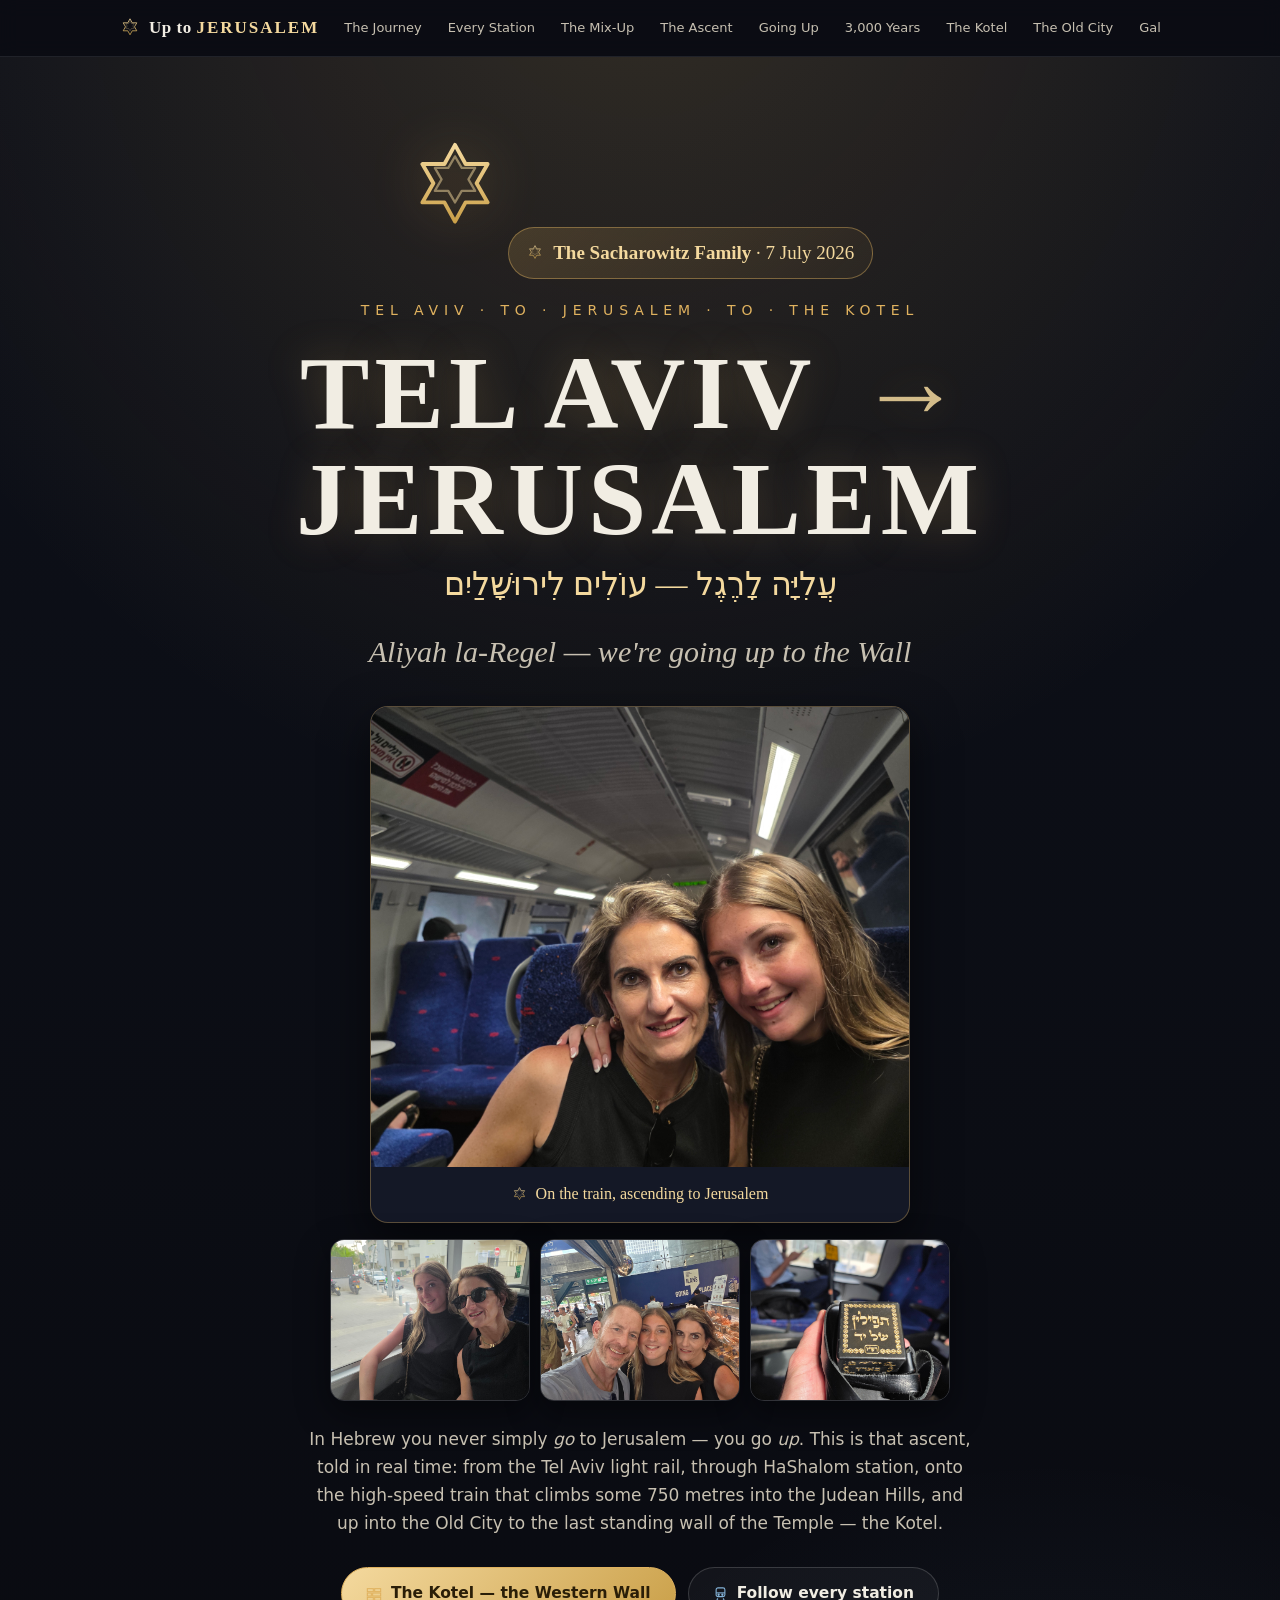
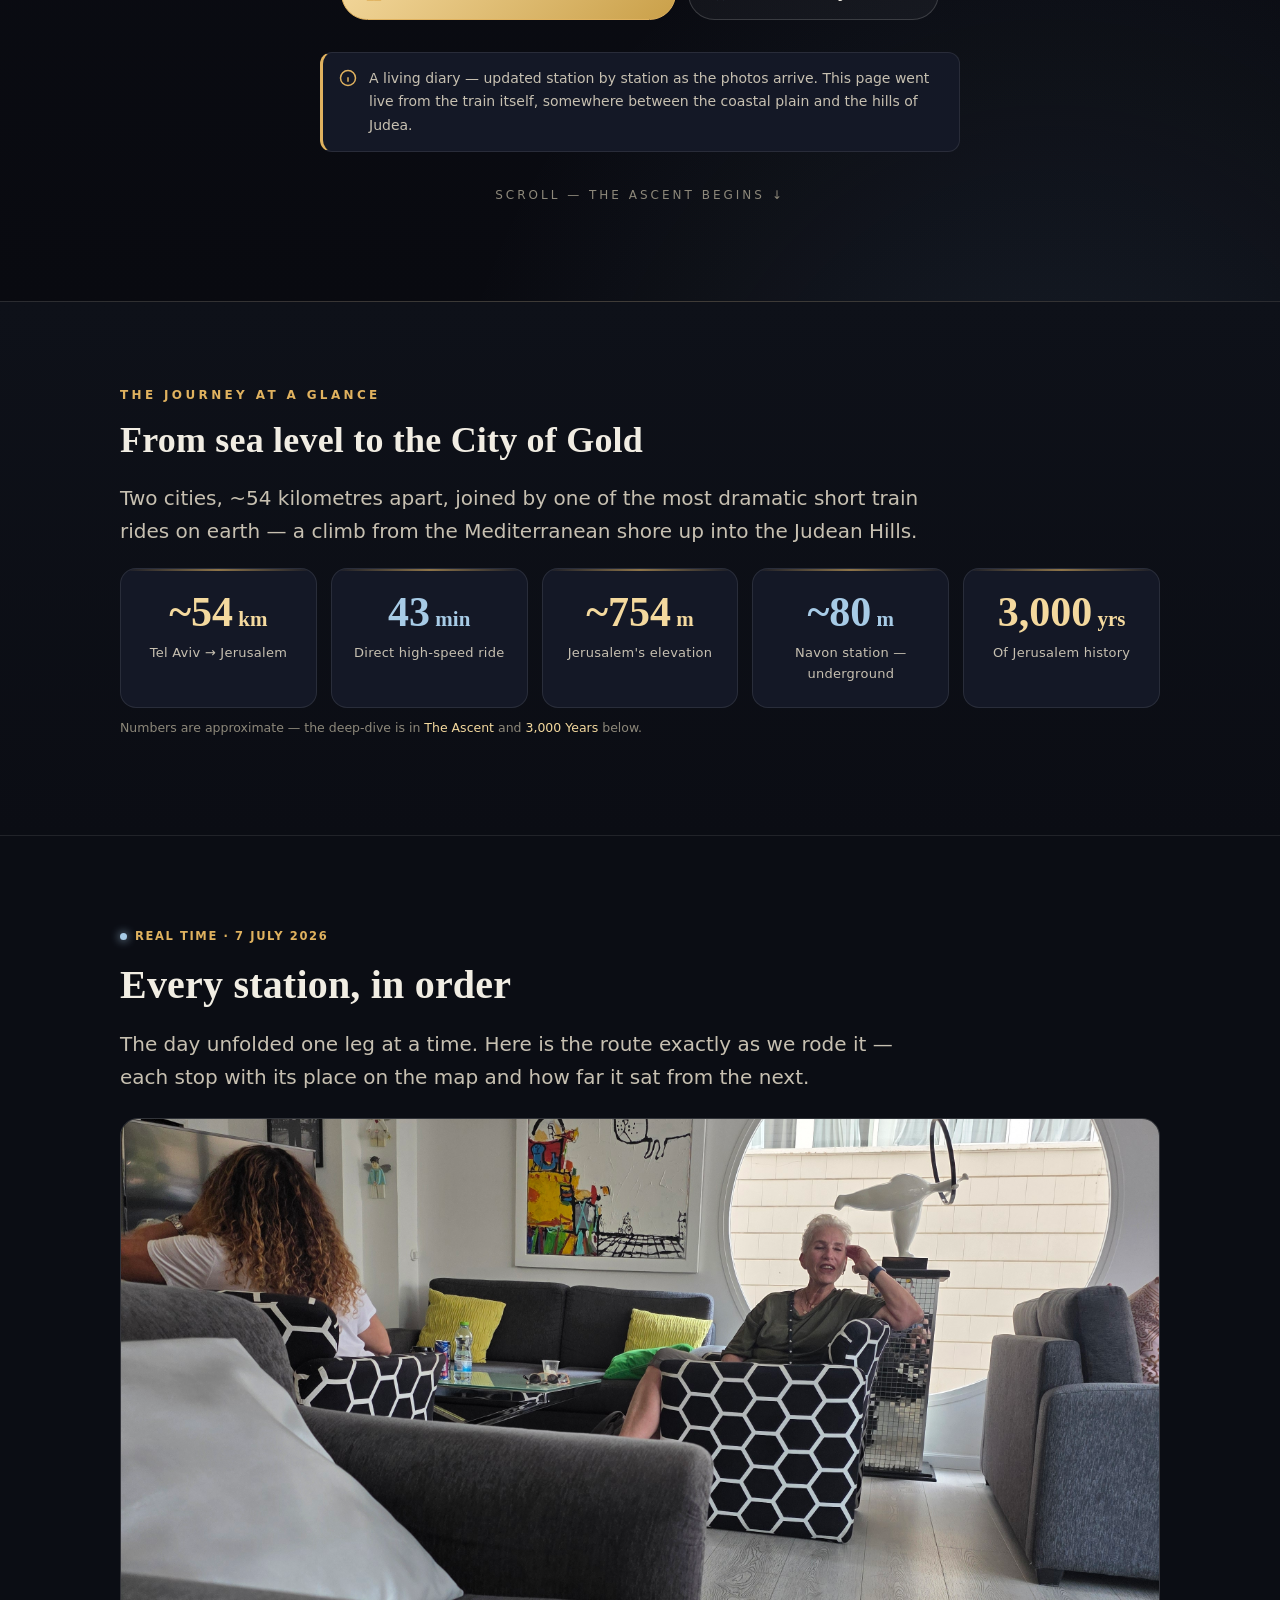
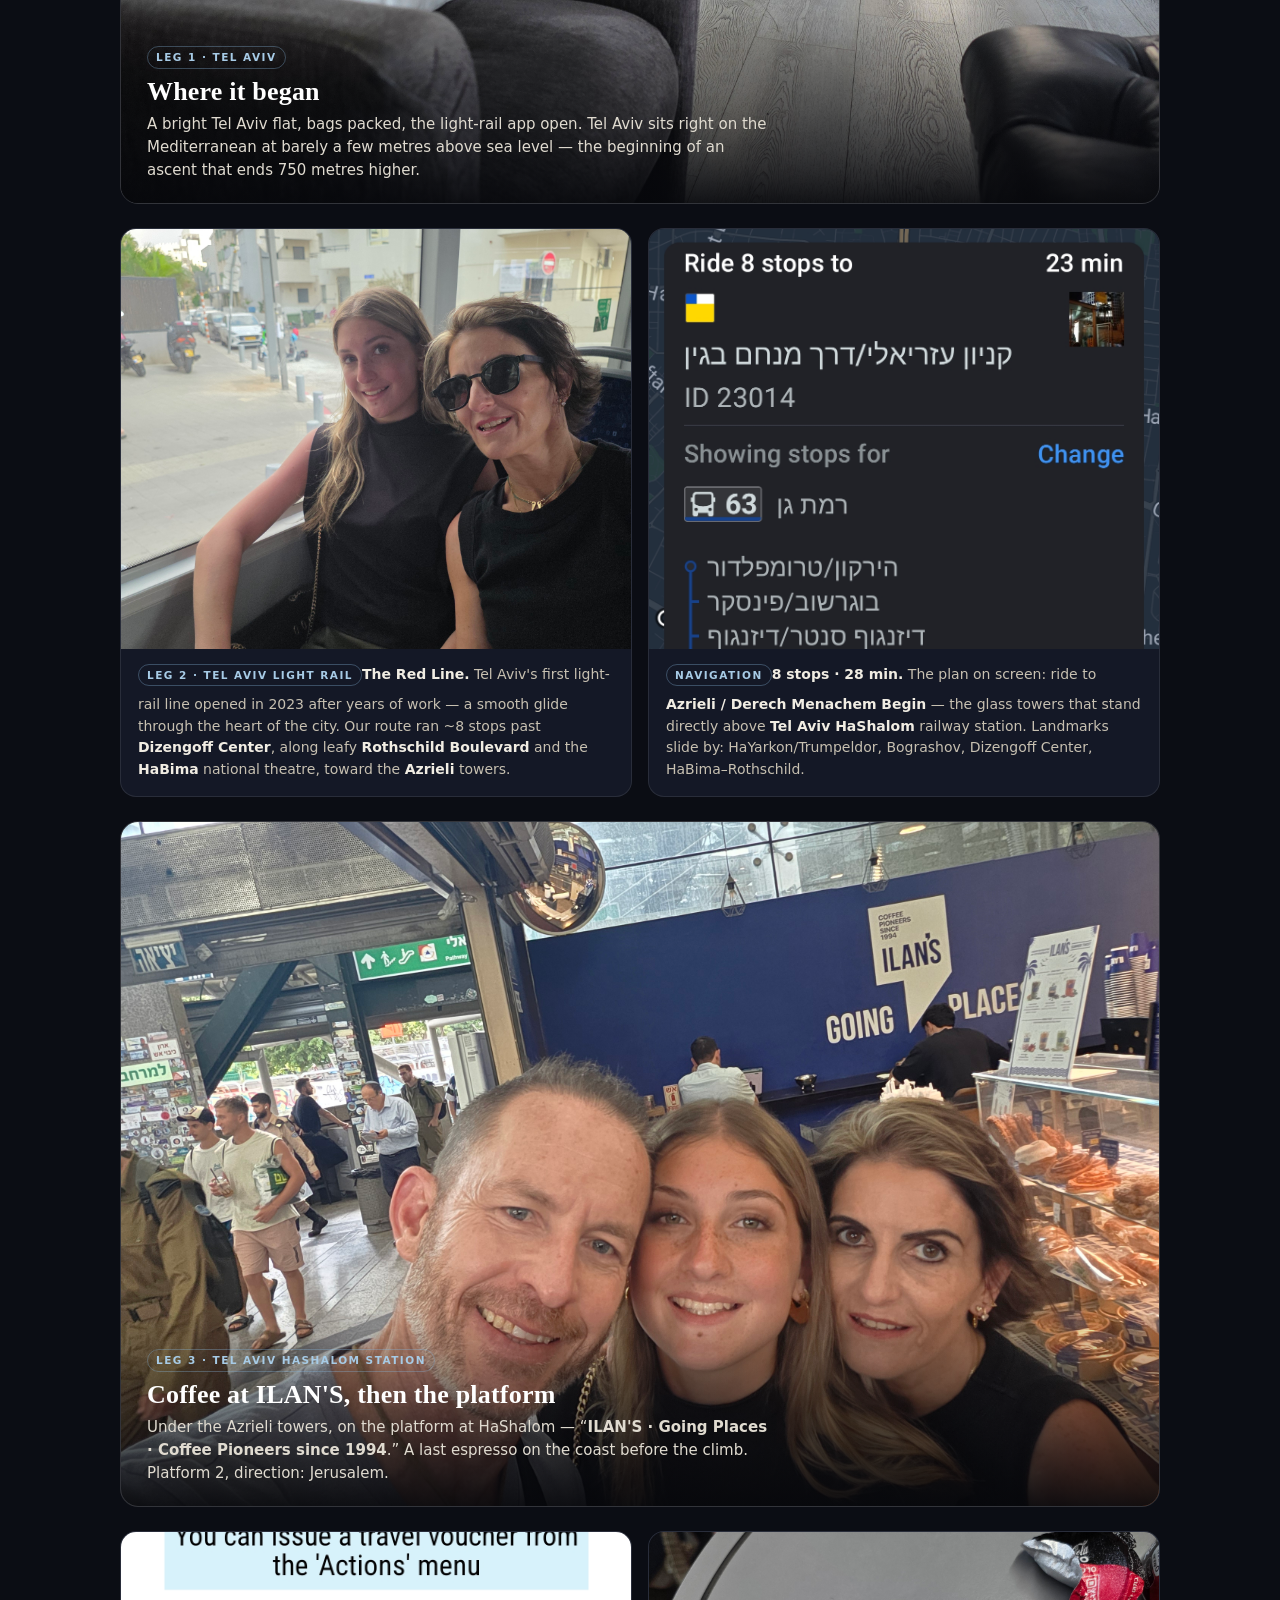
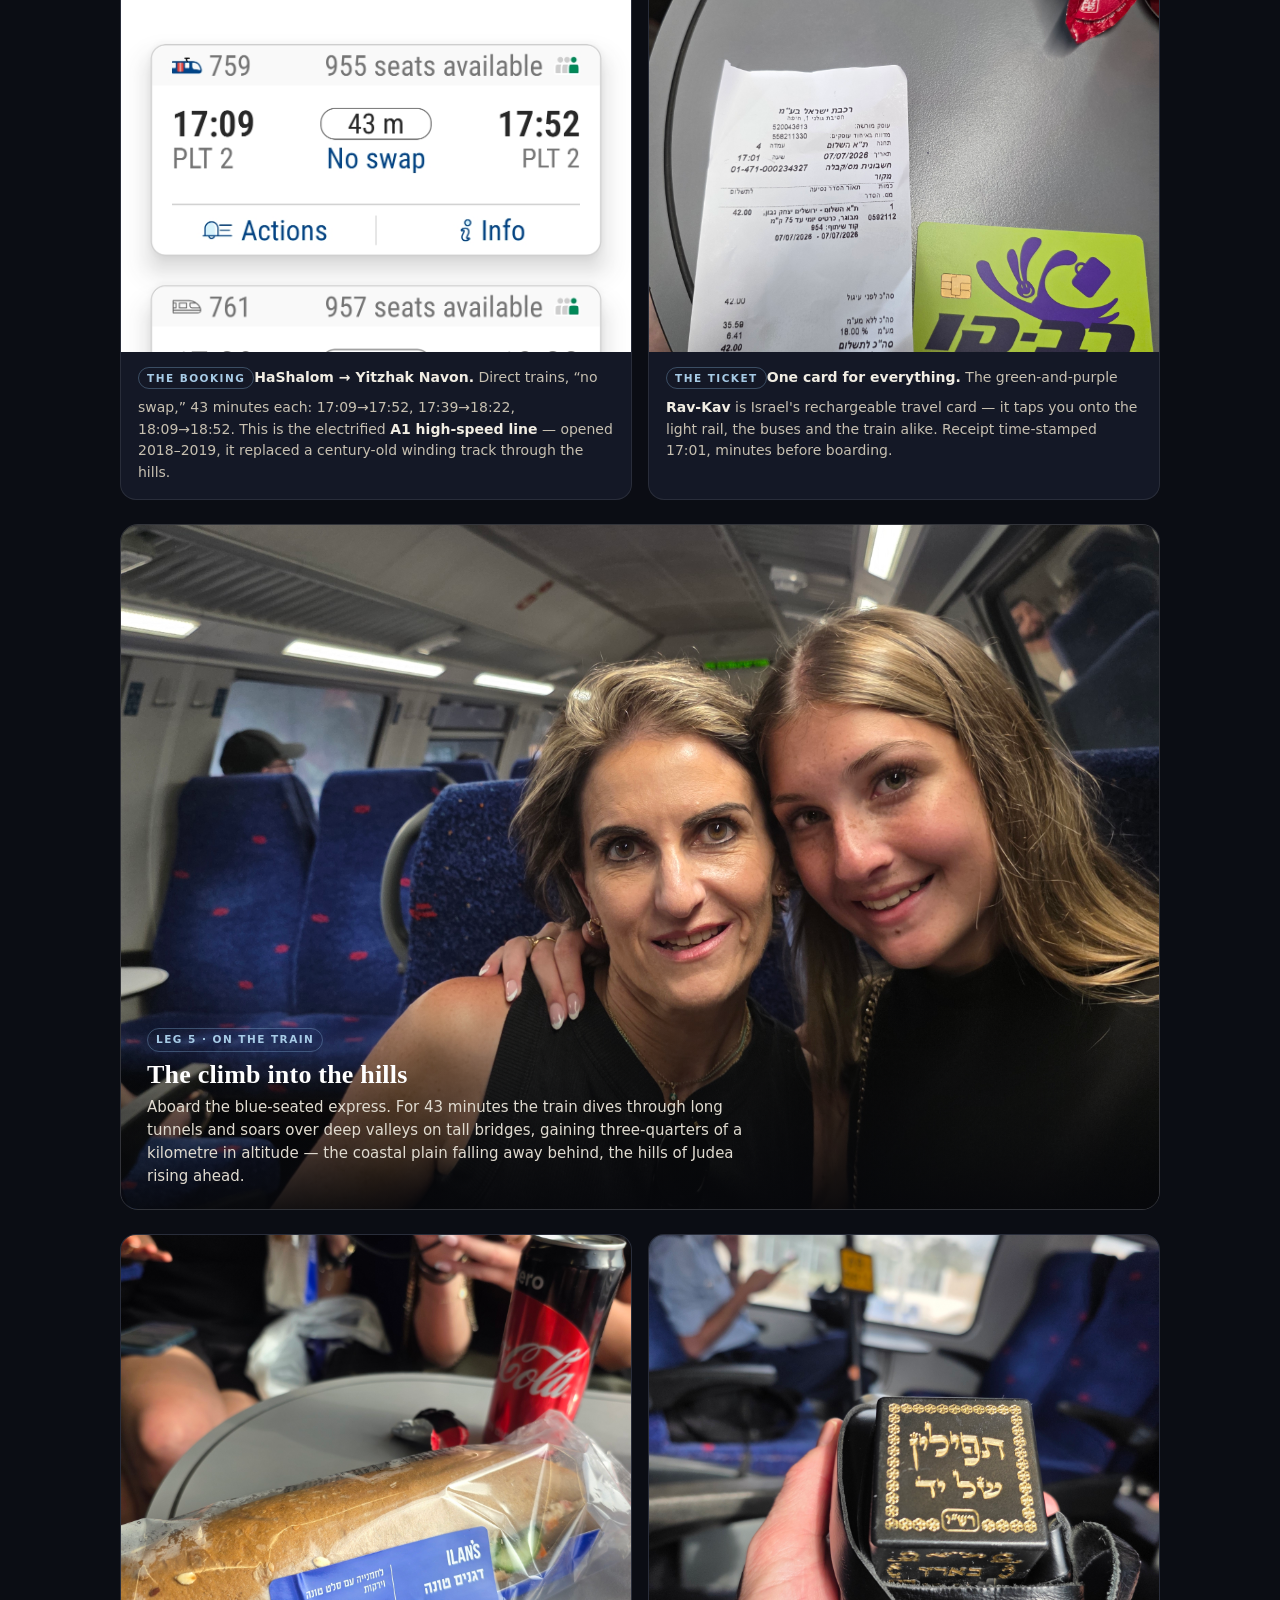
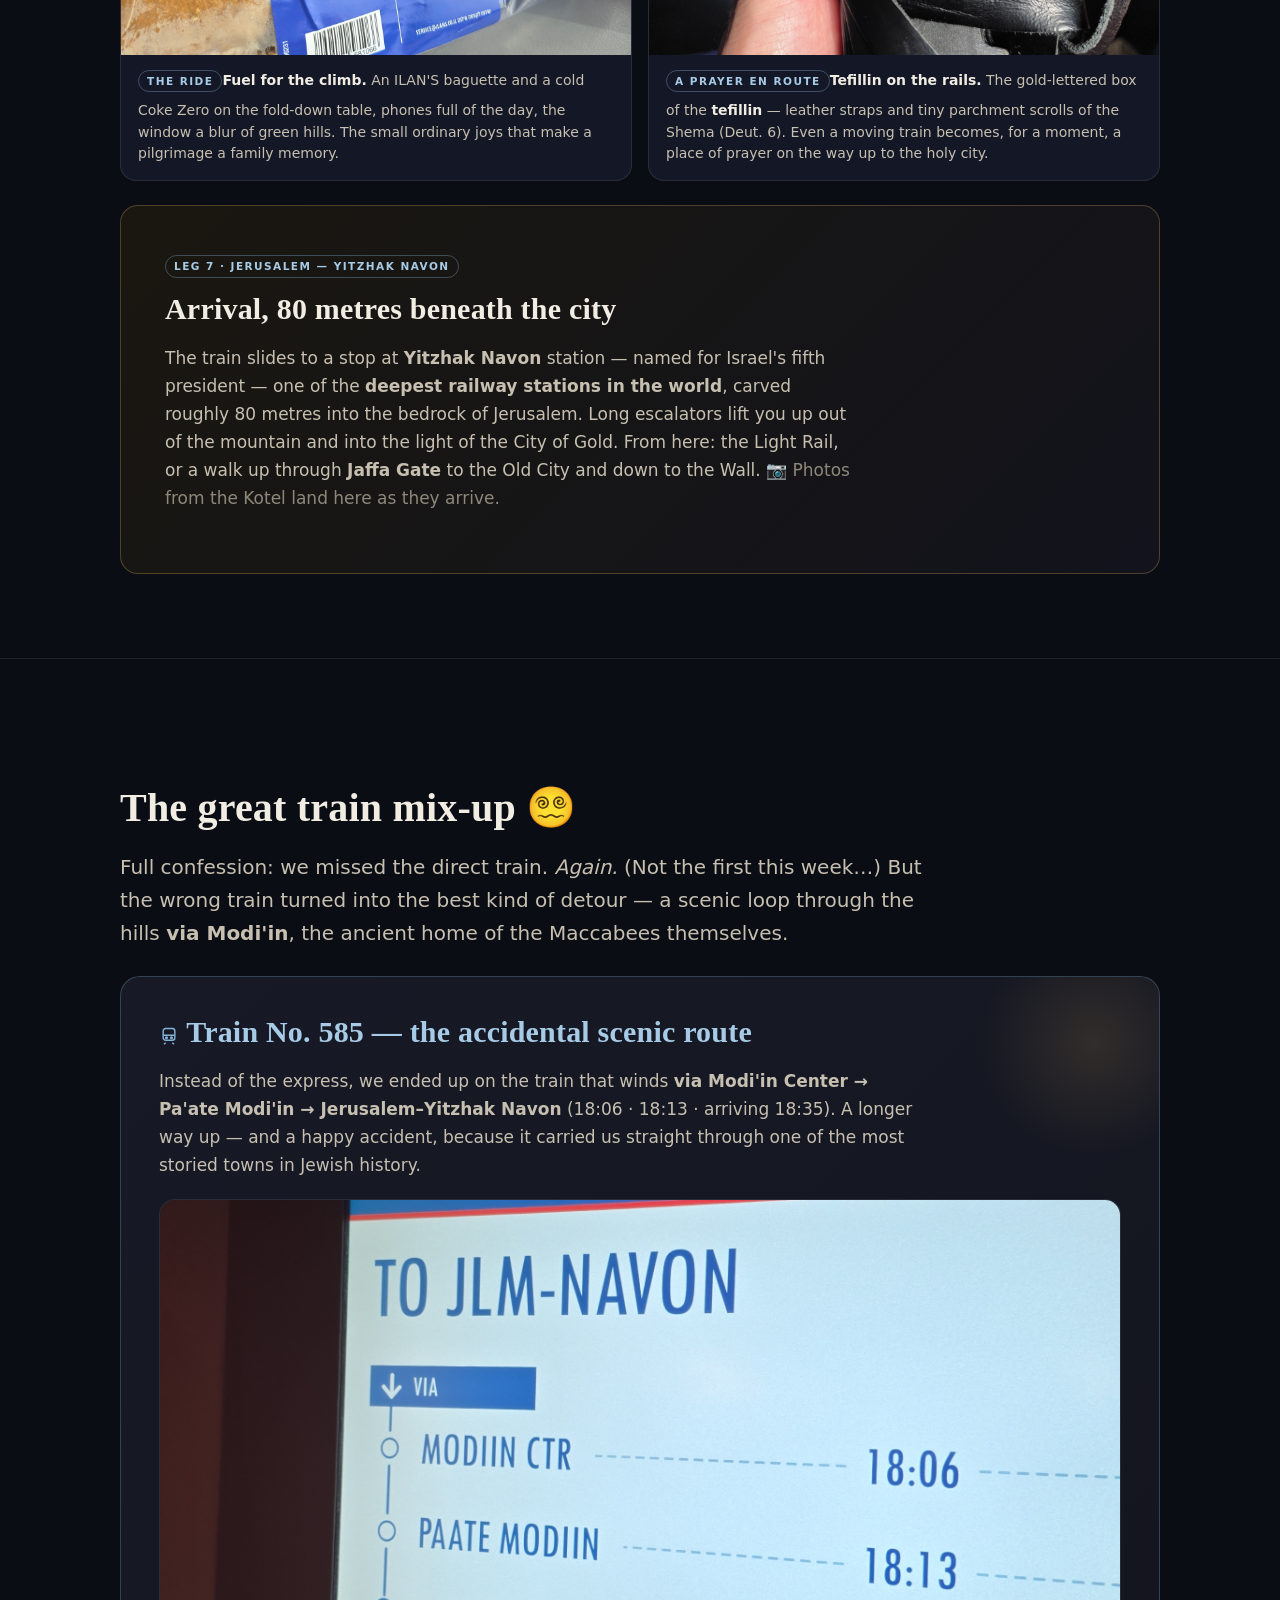
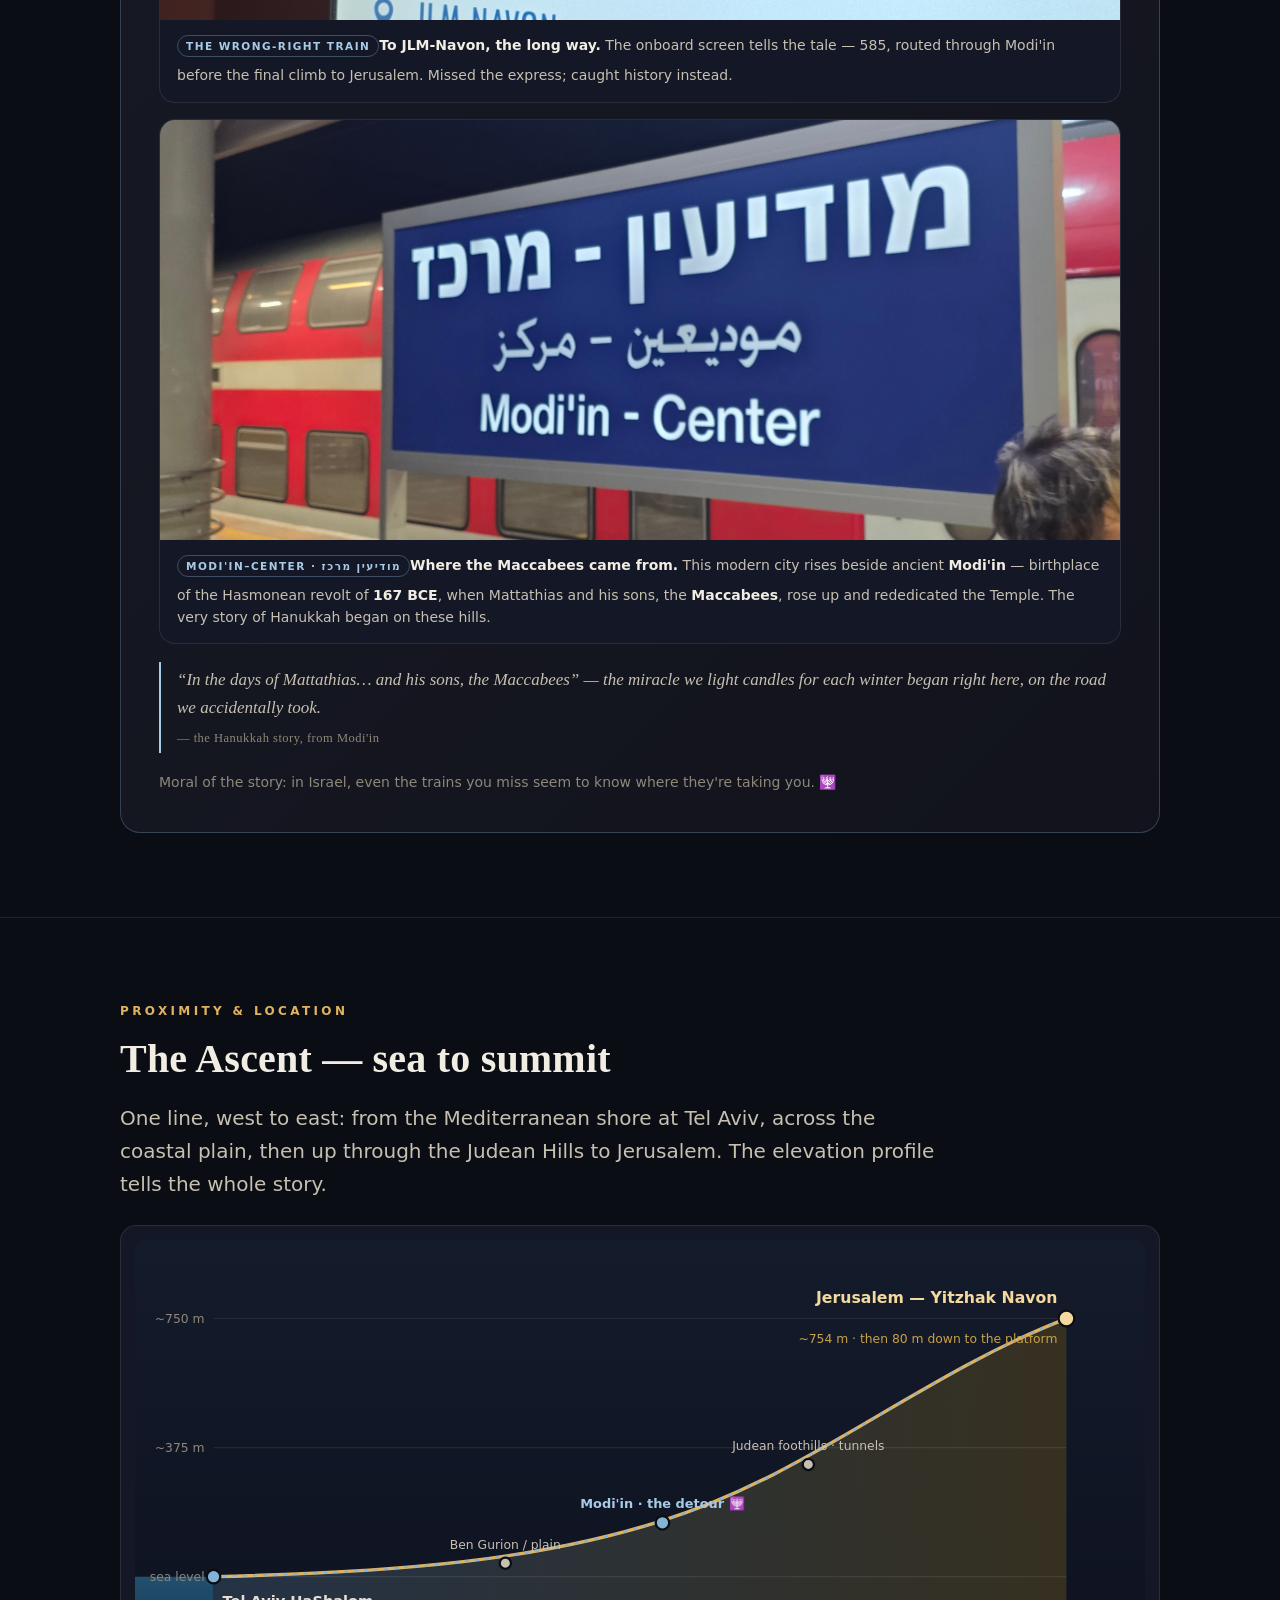
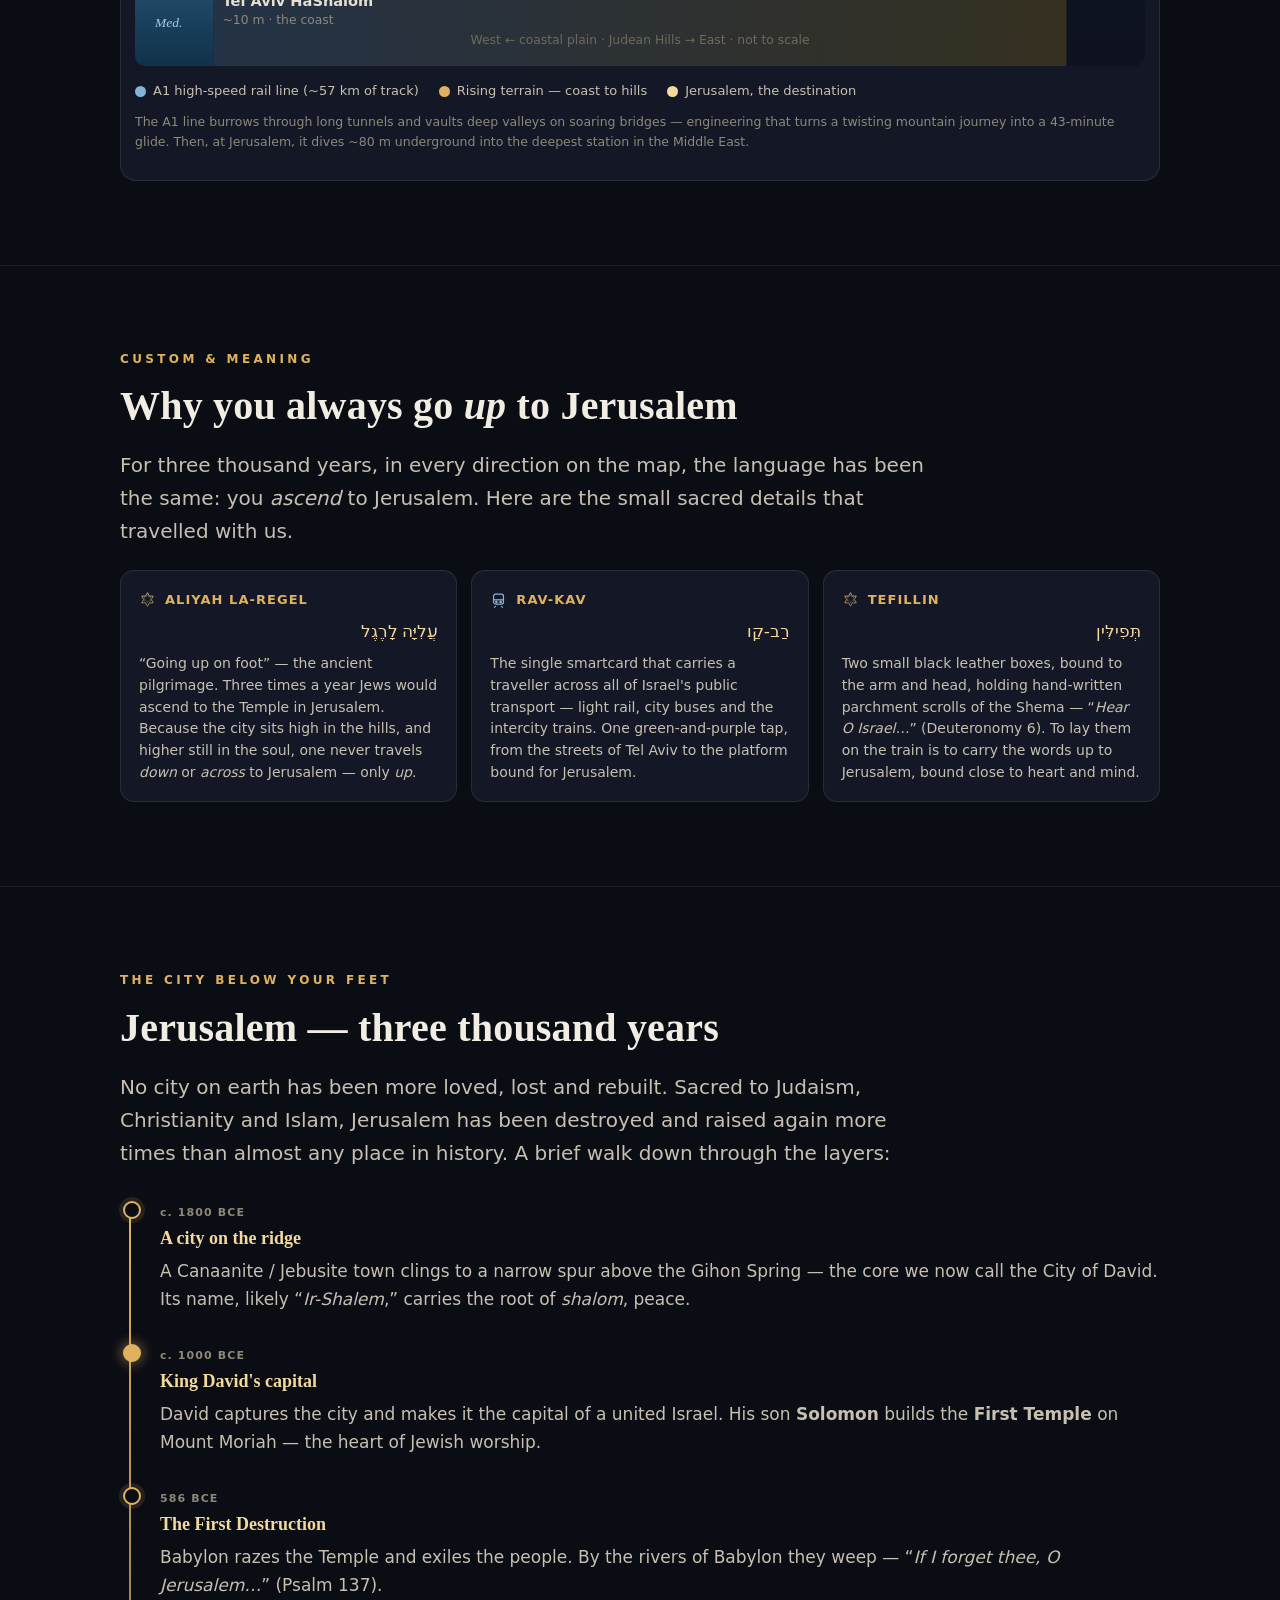
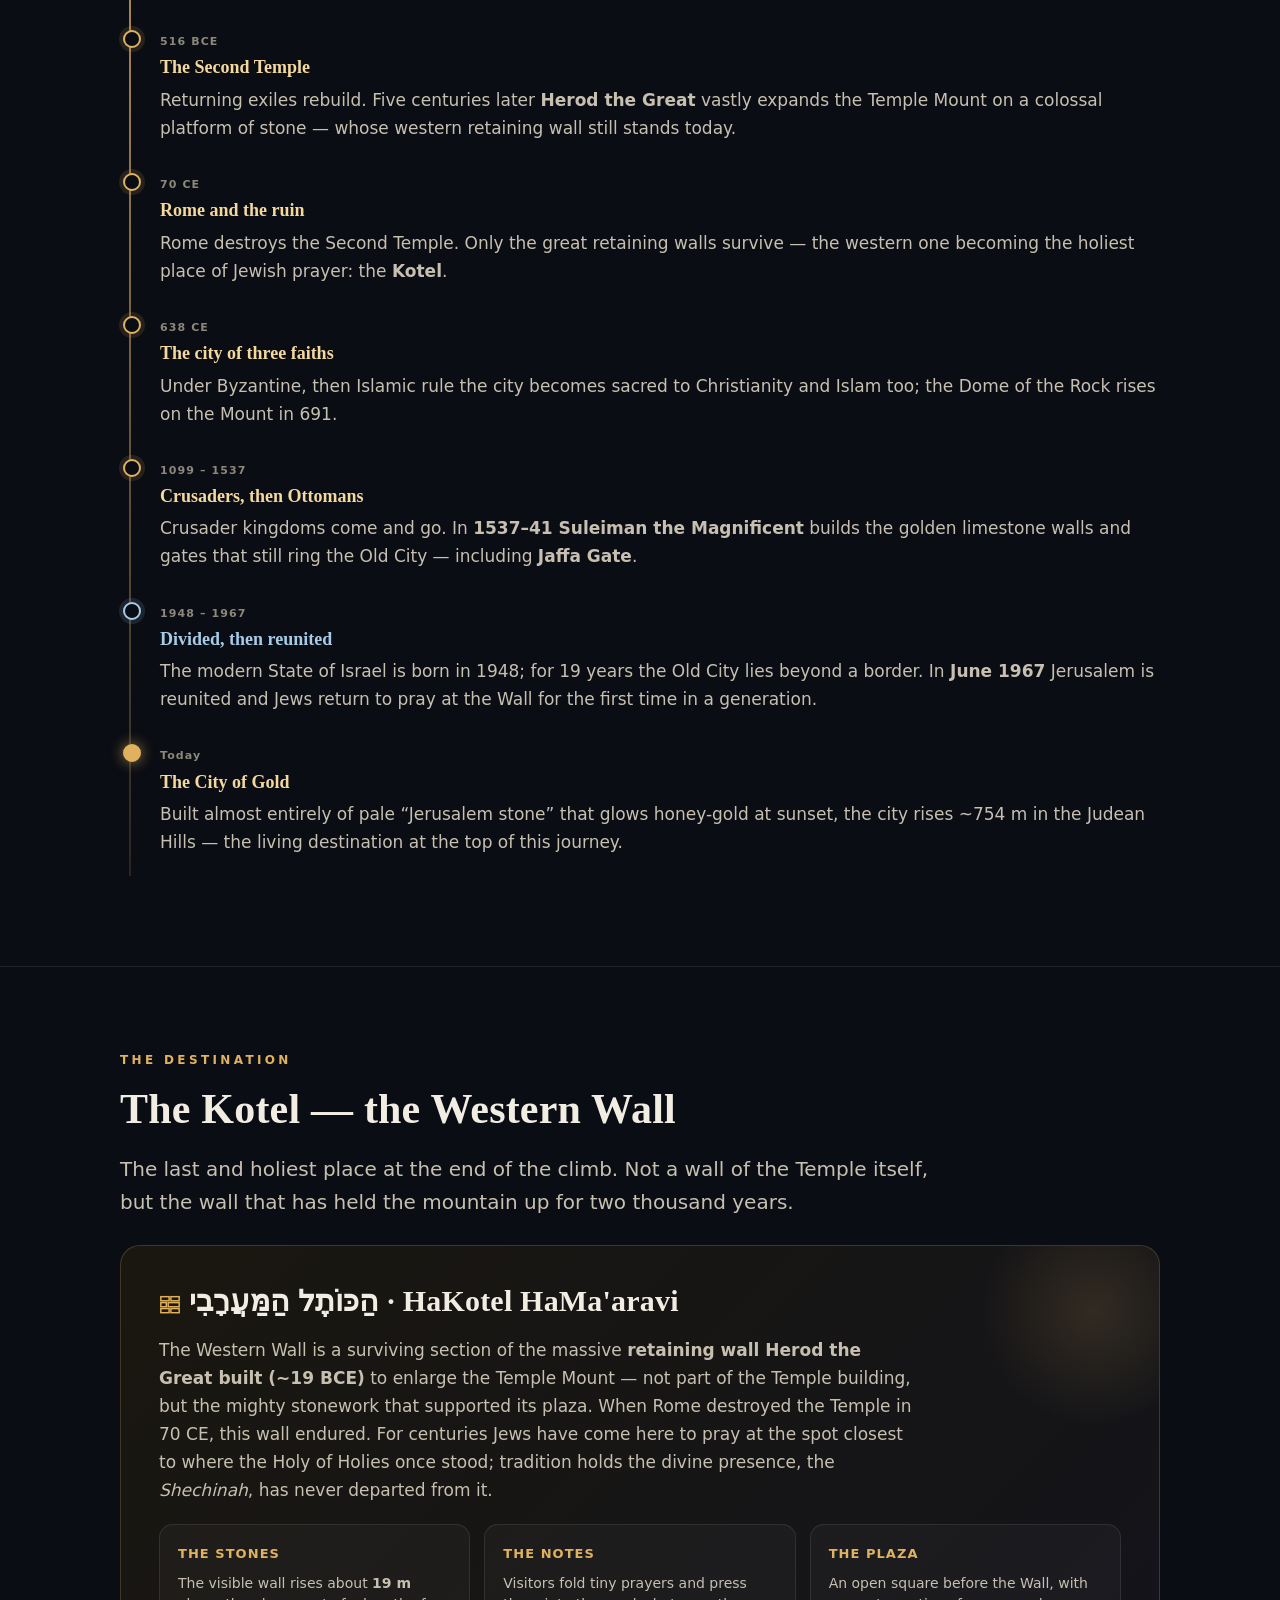
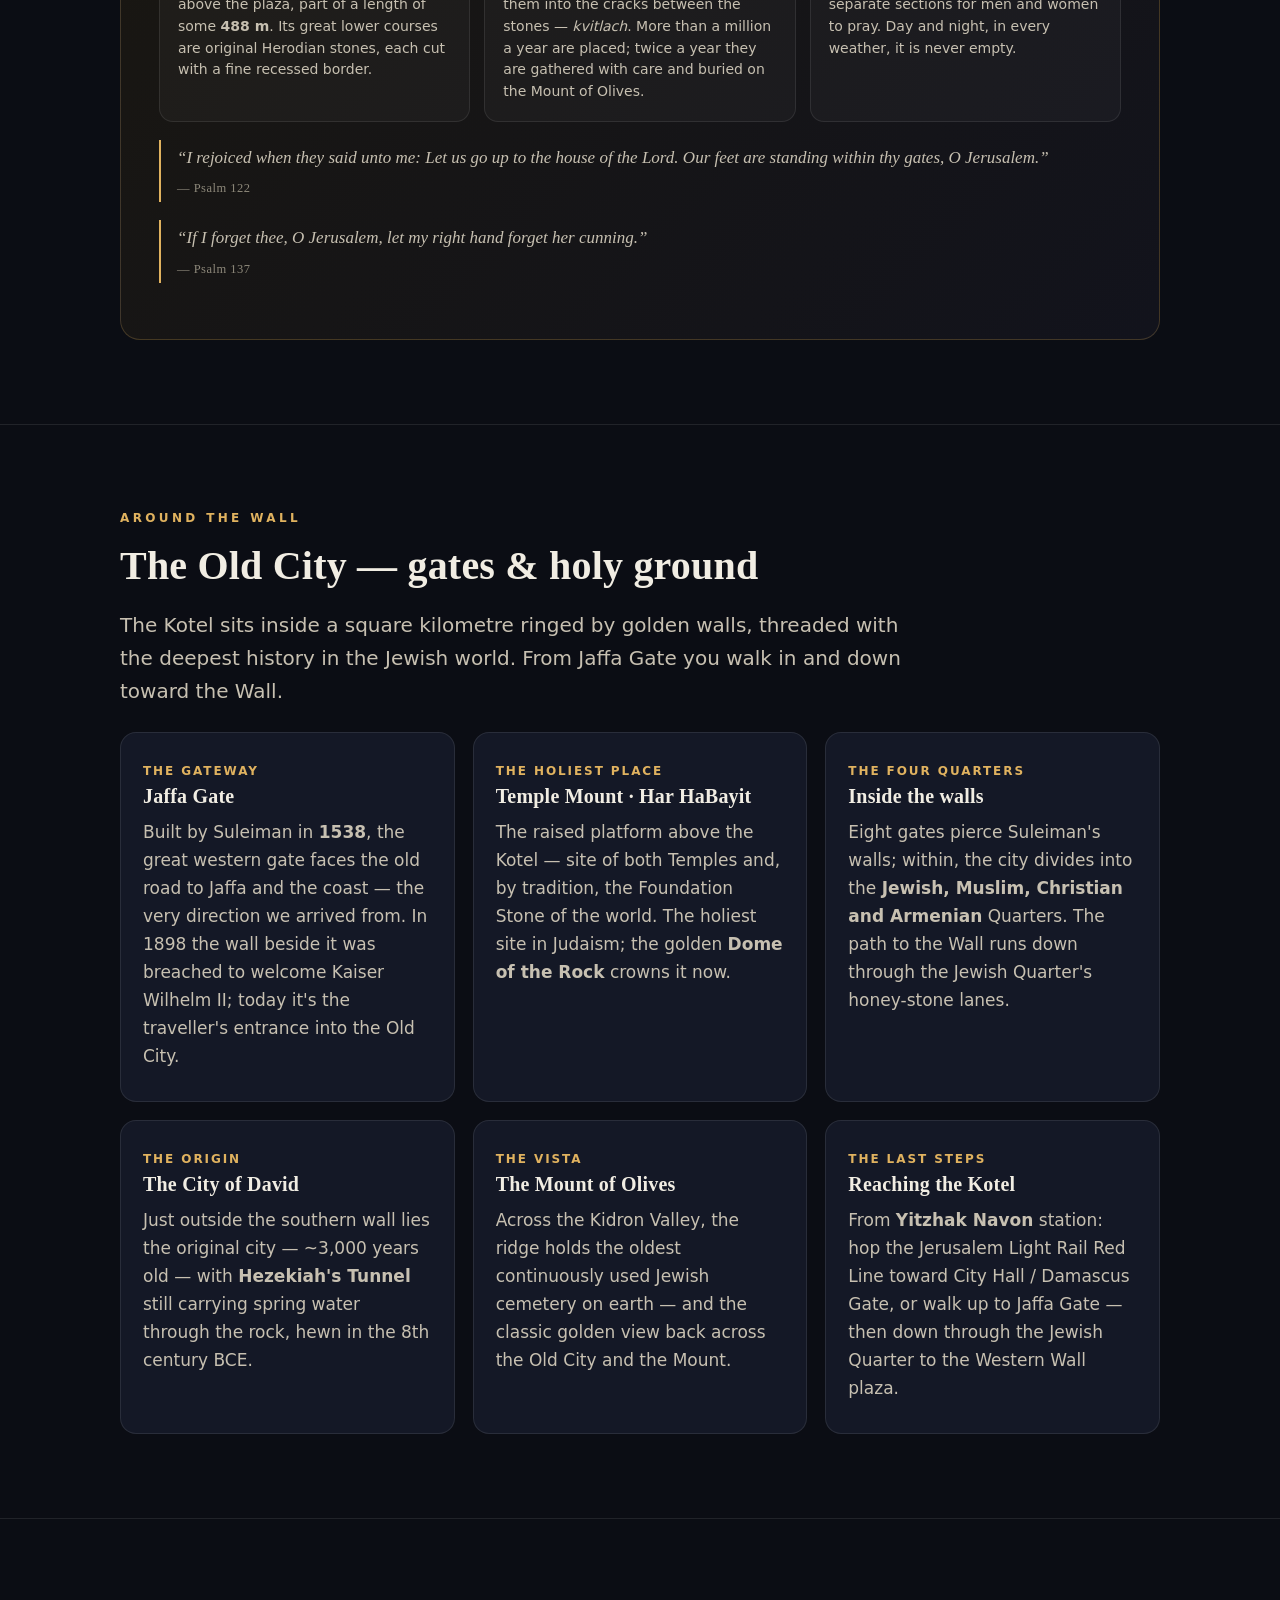
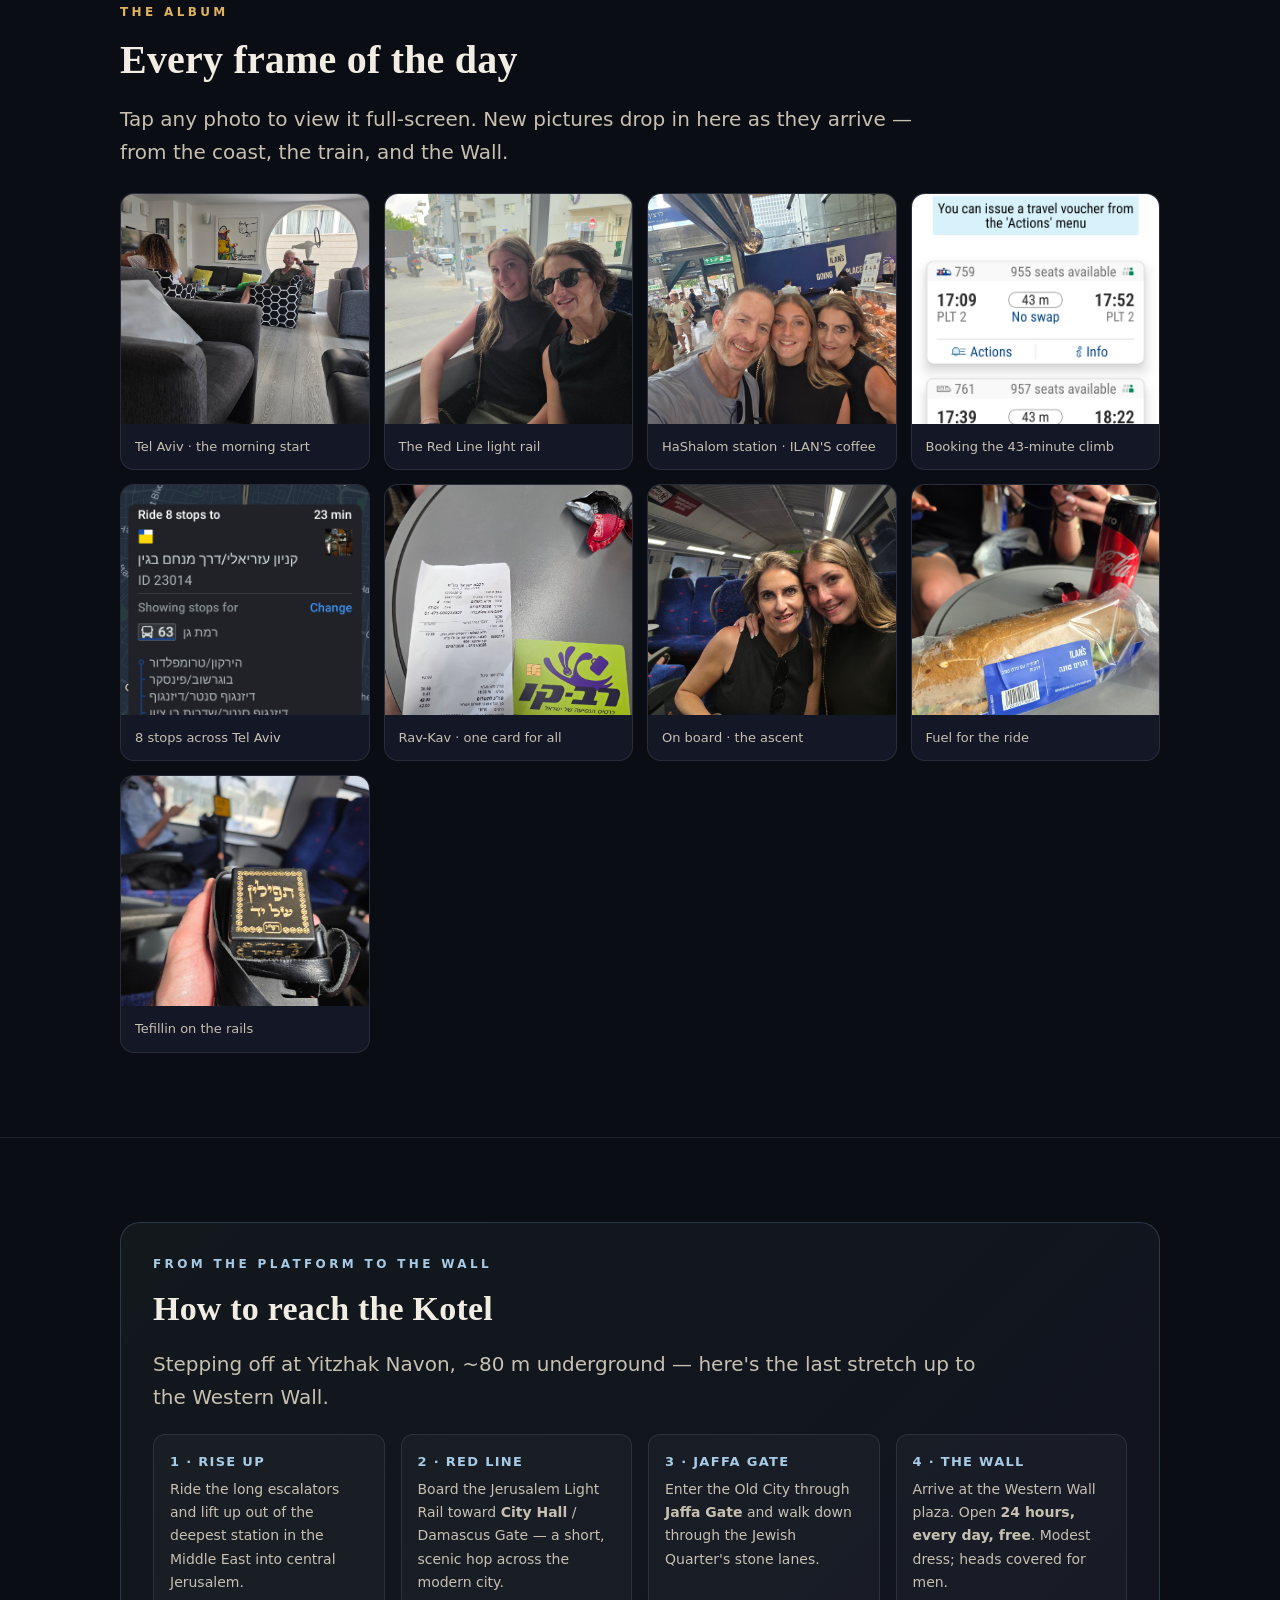
==== commit cfa0a33a: "Add 'The great train mix-up' — the accidental Modi'in detour The family missed the direct train and " ====
--- a/jerusalem-tour/index.html
+++ b/jerusalem-tour/index.html
@@ -236,6 +236,7 @@
     <nav class="navlinks">
       <a href="#journey">The Journey</a>
       <a href="#legs">Every Station</a>
+      <a href="#detour">The Mix-Up</a>
       <a href="#map">The Ascent</a>
       <a href="#custom">Going Up</a>
       <a href="#history">3,000 Years</a>
@@ -370,6 +371,29 @@
           <p style="color:var(--ink2);max-width:64ch">The train slides to a stop at <b>Yitzhak Navon</b> station — named for Israel's fifth president — one of the <b>deepest railway stations in the world</b>, carved roughly 80 metres into the bedrock of Jerusalem. Long escalators lift you up out of the mountain and into the light of the City of Gold. From here: the Light Rail, or a walk up through <b>Jaffa Gate</b> to the Old City and down to the Wall. <span style="color:var(--muted)">📷 Photos from the Kotel land here as they arrive.</span></p>
         </div>
       </div>
+    </div>
+  </div>
+</section>
+
+<hr class="divider" />
+
+<!-- THE MIX-UP -->
+<section id="detour">
+  <div class="wrap">
+    <span class="stamp reveal">Plot twist · true story</span>
+    <h2 class="reveal" style="font-size:clamp(26px,4.4vw,40px);margin:.1em 0">The great train mix-up 😵‍💫</h2>
+    <p class="lede reveal">Full confession: we missed the direct train. <em>Again.</em> (Not the first this week…) But the wrong train turned into the best kind of detour — a scenic loop through the hills <b>via Modi'in</b>, the ancient home of the Maccabees themselves.</p>
+    <div class="kotel reveal" style="background:linear-gradient(135deg,#171a26,#12131c);border-color:rgba(132,179,216,.28)">
+      <h3 style="color:var(--sky2)"><svg class="star" style="width:20px;height:20px"><use href="#train"/></svg> Train No. 585 — the accidental scenic route</h3>
+      <p style="color:var(--ink2);max-width:70ch">Instead of the express, we ended up on the train that winds <b>via Modi'in Center → Pa'ate Modi'in → Jerusalem–Yitzhak Navon</b> (18:06 · 18:13 · arriving 18:35). A longer way up — and a happy accident, because it carried us straight through one of the most storied towns in Jewish history.</p>
+      <div class="two field" style="margin-top:20px">
+        <div class="ph"><img data-lb data-cap="Onboard display: Train No. 585 to JLM-Navon, via Modi'in Center and Pa'ate Modi'in — the detour train." src="./img/train585-screen.jpg" alt="Onboard train display showing route via Modiin to Jerusalem Navon">
+          <div class="d"><span class="loc">The wrong-right train</span><b>To JLM-Navon, the long way.</b> The onboard screen tells the tale — 585, routed through Modi'in before the final climb to Jerusalem. Missed the express; caught history instead.</div></div>
+        <div class="ph"><img data-lb data-cap="Modi'in–Center station platform — the accidental stop on the way up to Jerusalem." src="./img/modiin-center-sign.jpg" alt="Modiin Center railway station platform sign">
+          <div class="d"><span class="loc">Modi'in–Center · מודיעין מרכז</span><b>Where the Maccabees came from.</b> This modern city rises beside ancient <b>Modi'in</b> — birthplace of the Hasmonean revolt of <b>167 BCE</b>, when Mattathias and his sons, the <b>Maccabees</b>, rose up and rededicated the Temple. The very story of Hanukkah began on these hills.</div></div>
+      </div>
+      <blockquote class="quote" style="border-color:var(--sky2)">“In the days of Mattathias… and his sons, the Maccabees” — the miracle we light candles for each winter began right here, on the road we accidentally took.<cite>— the Hanukkah story, from Modi'in</cite></blockquote>
+      <p style="color:var(--muted);font-size:14px;margin:6px 0 0">Moral of the story: in Israel, even the trains you miss seem to know where they're taking you. 🕎</p>
     </div>
   </div>
 </section>
@@ -411,11 +435,14 @@
           <text x="78" y="326" fill="#e6e0d4" font-size="13" font-weight="600">Tel Aviv HaShalom</text>
           <text x="78" y="342" fill="#8d887a" font-size="11">~10 m · the coast</text>
 
-          <circle cx="360" cy="285" r="5" fill="#c7c0b1" stroke="#0b0d14" stroke-width="2"/>
-          <text x="360" y="272" fill="#c7c0b1" font-size="11" text-anchor="middle">Ben Gurion / plain</text>
-
-          <circle cx="560" cy="222" r="5" fill="#c7c0b1" stroke="#0b0d14" stroke-width="2"/>
-          <text x="560" y="210" fill="#c7c0b1" font-size="11" text-anchor="middle">Judean foothills · tunnels</text>
+          <circle cx="330" cy="288" r="5" fill="#c7c0b1" stroke="#0b0d14" stroke-width="2"/>
+          <text x="330" y="275" fill="#c7c0b1" font-size="11" text-anchor="middle">Ben Gurion / plain</text>
+
+          <circle cx="470" cy="252" r="6" fill="#84b3d8" stroke="#0b0d14" stroke-width="2"/>
+          <text x="470" y="239" fill="#a7cbe6" font-size="11.5" font-weight="600" text-anchor="middle">Modi'in · the detour 🕎</text>
+
+          <circle cx="600" cy="200" r="5" fill="#c7c0b1" stroke="#0b0d14" stroke-width="2"/>
+          <text x="600" y="187" fill="#c7c0b1" font-size="11" text-anchor="middle">Judean foothills · tunnels</text>
 
           <circle cx="830" cy="70" r="7" fill="#f4d99e" stroke="#0b0d14" stroke-width="2"/>
           <text x="822" y="56" fill="#f4d99e" font-size="14" font-weight="700" text-anchor="end">Jerusalem — Yitzhak Navon</text>
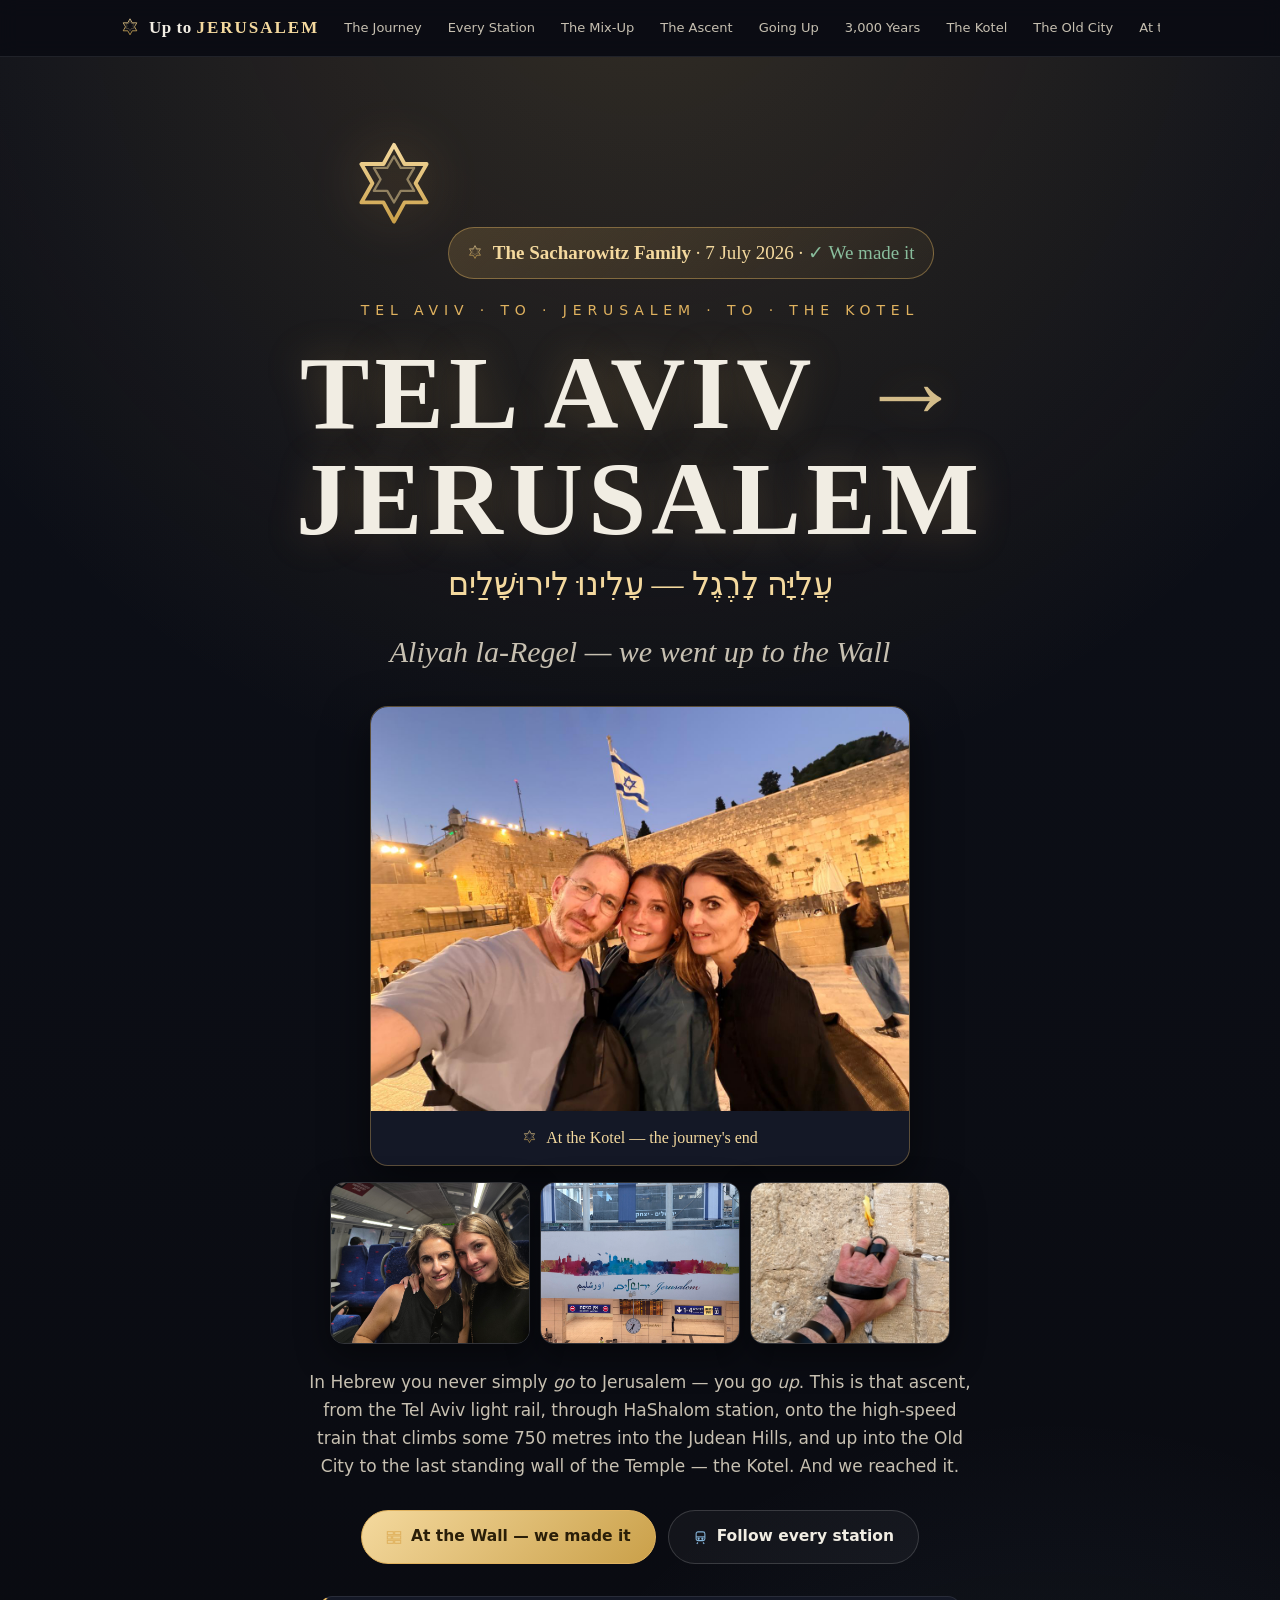
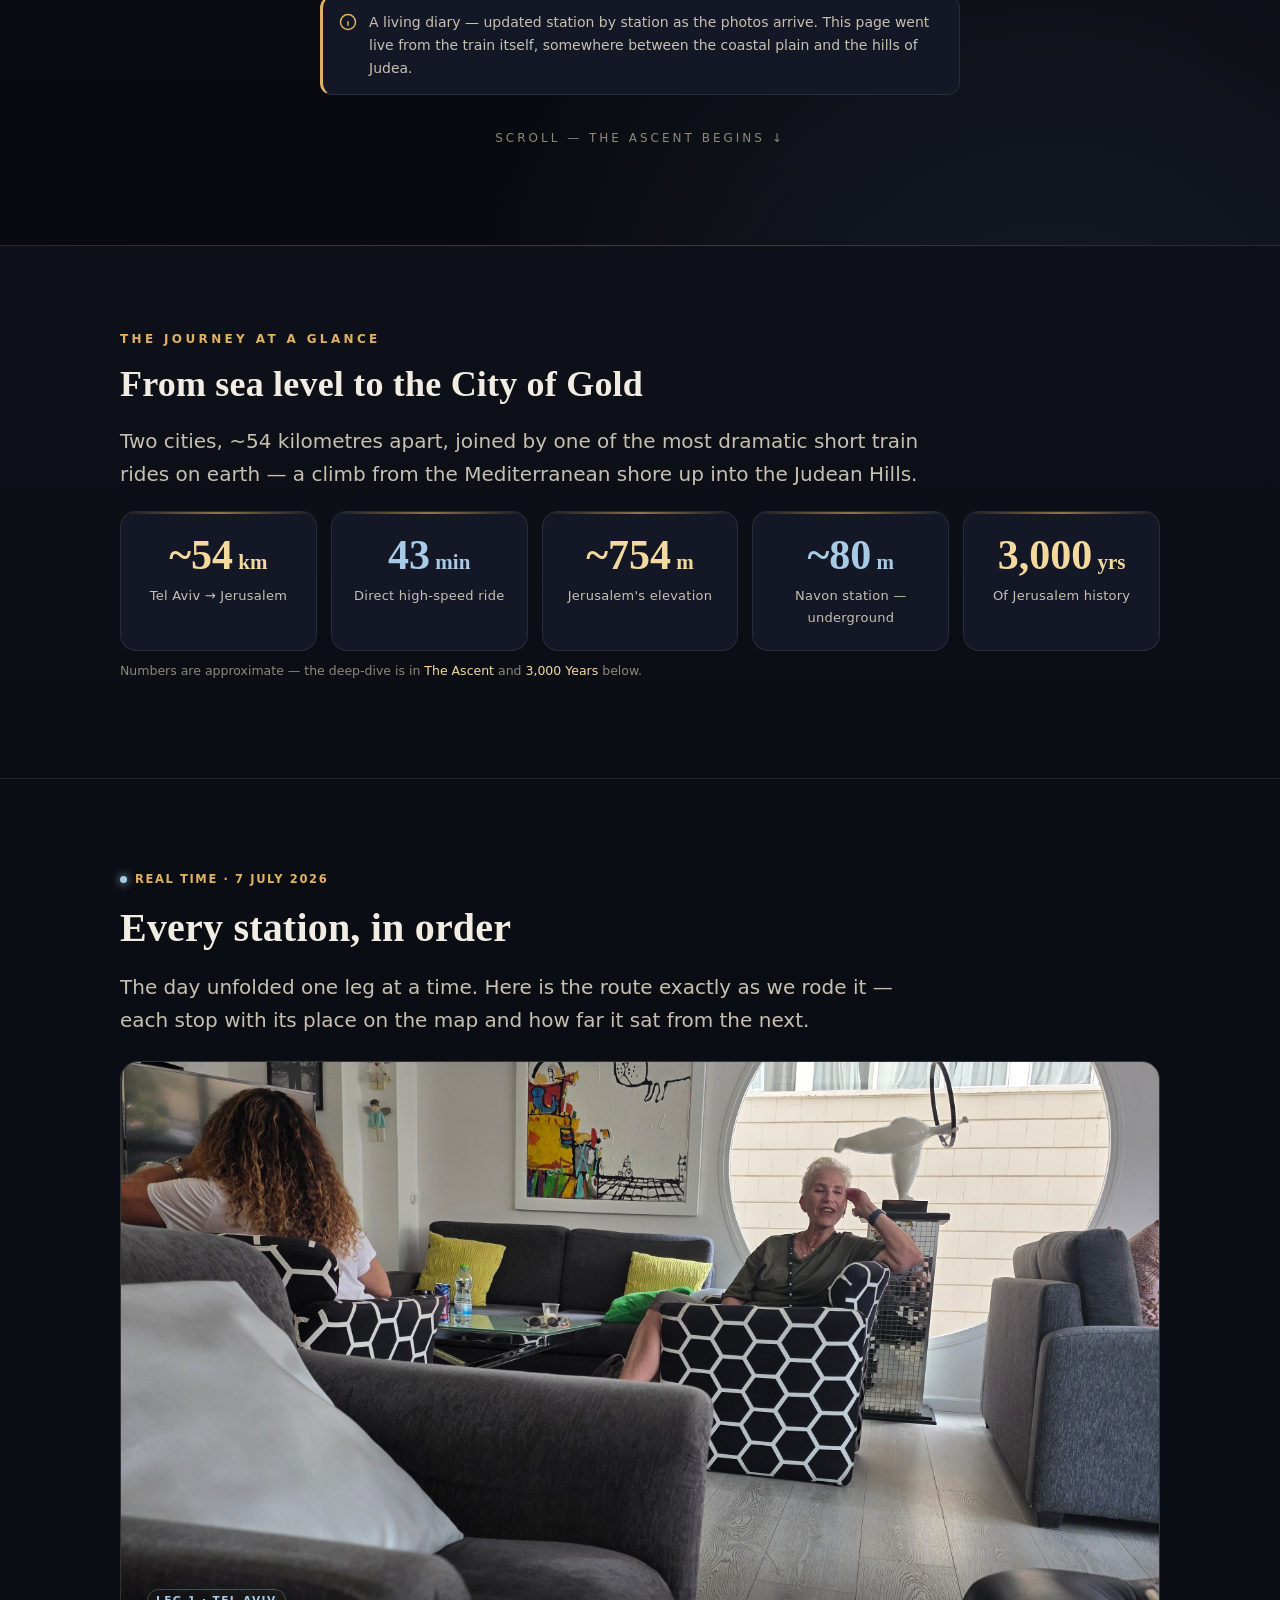
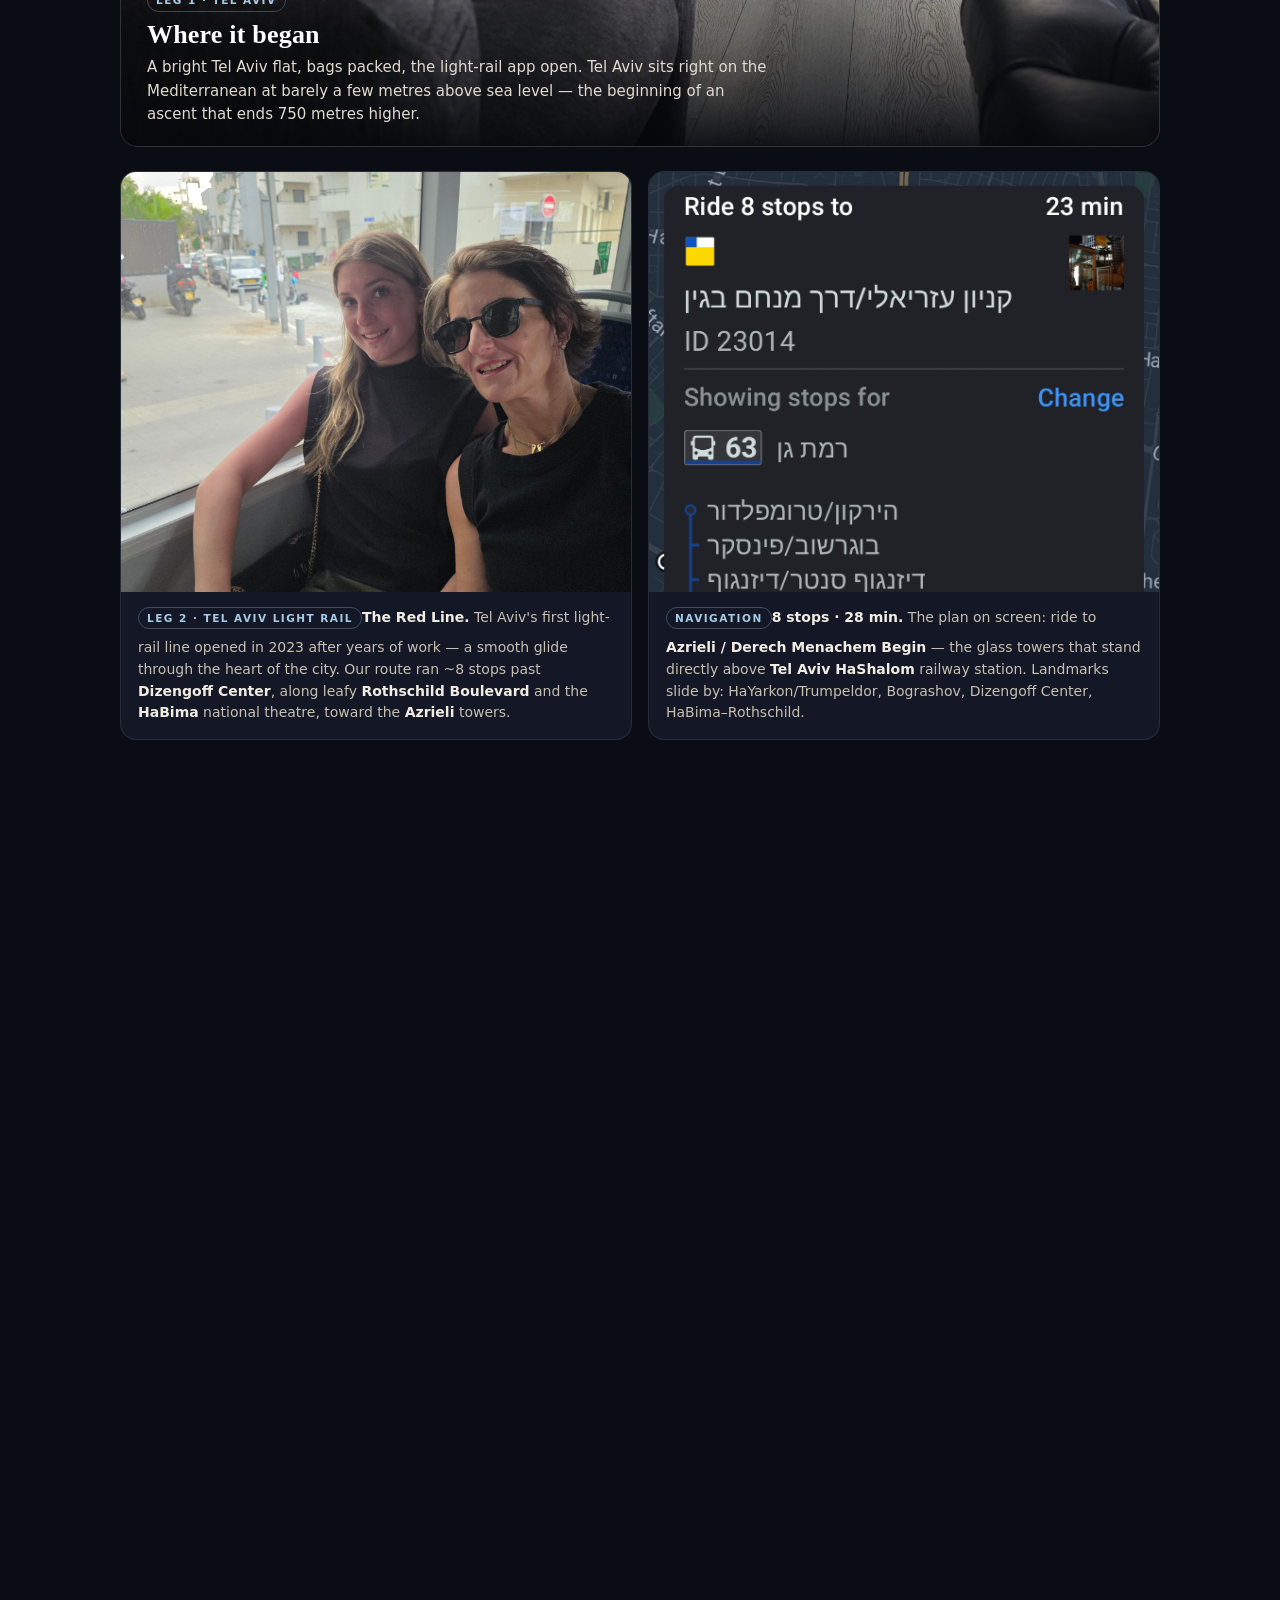
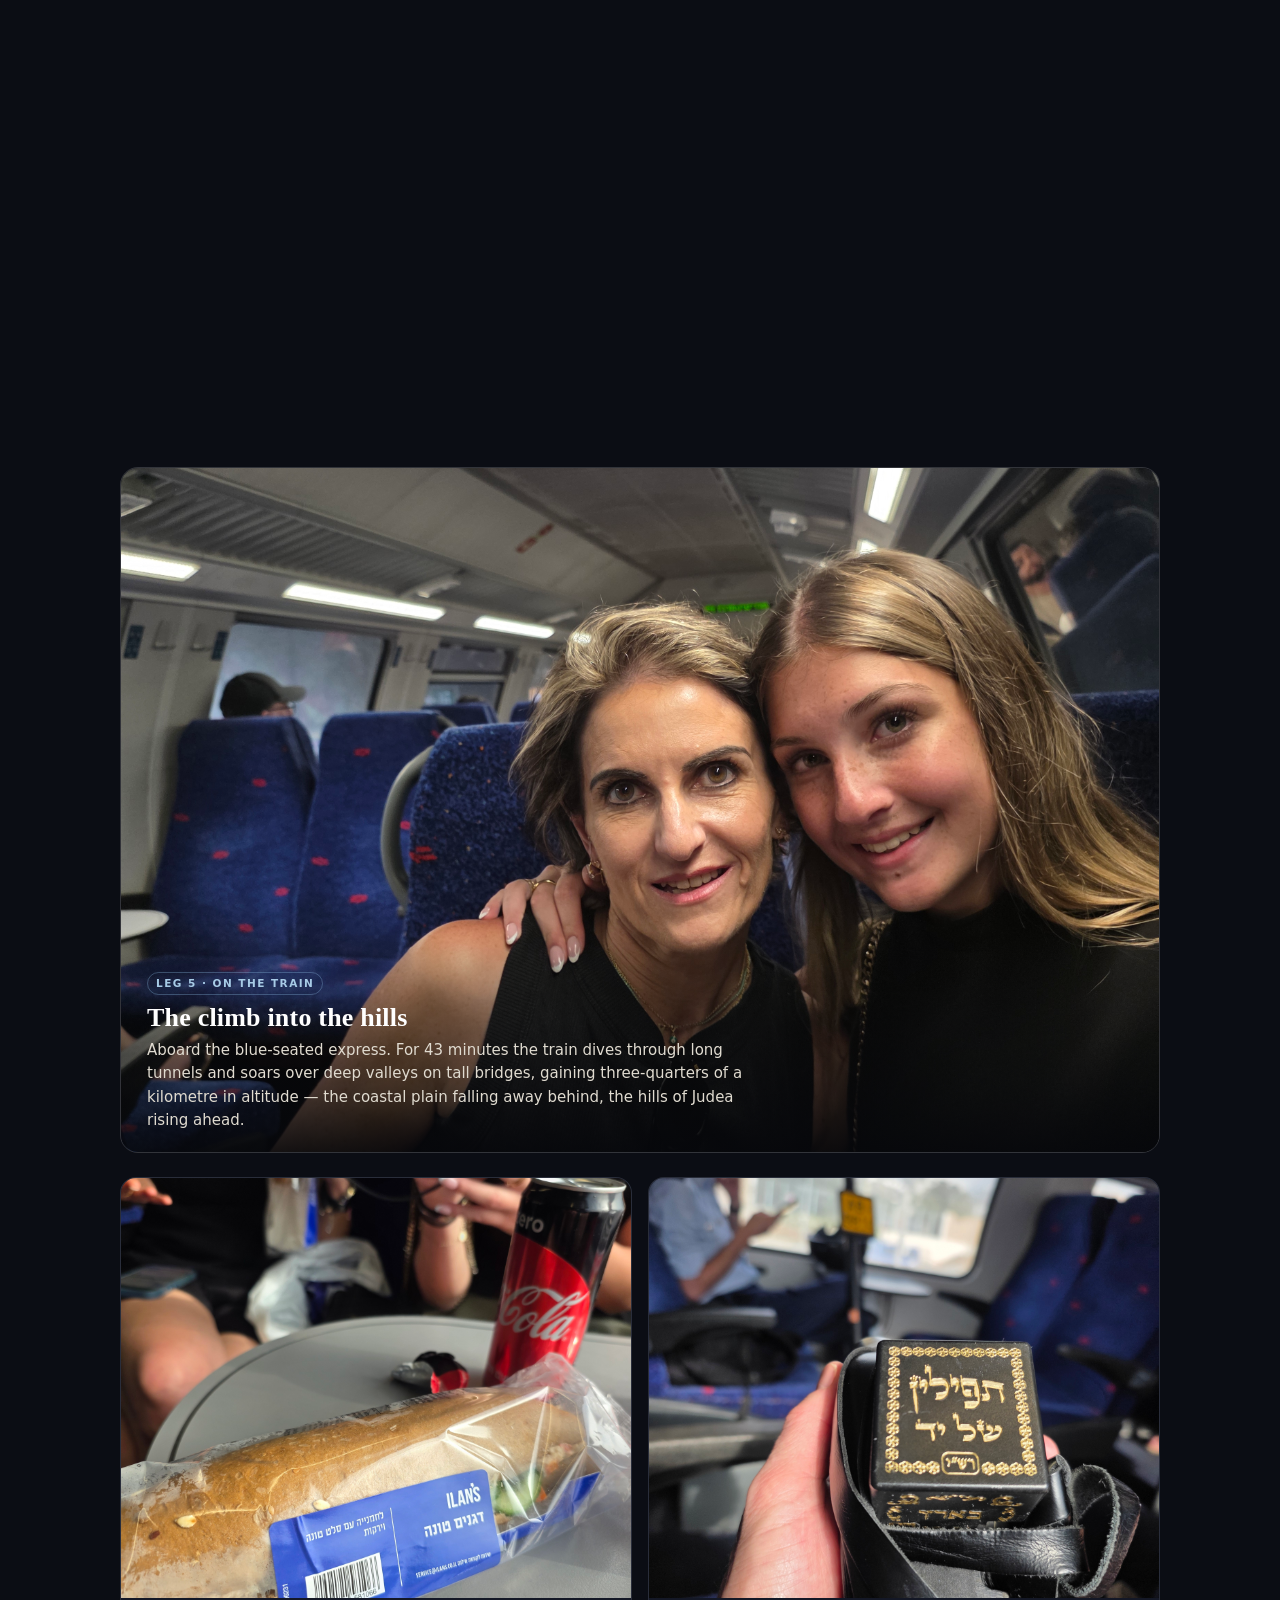
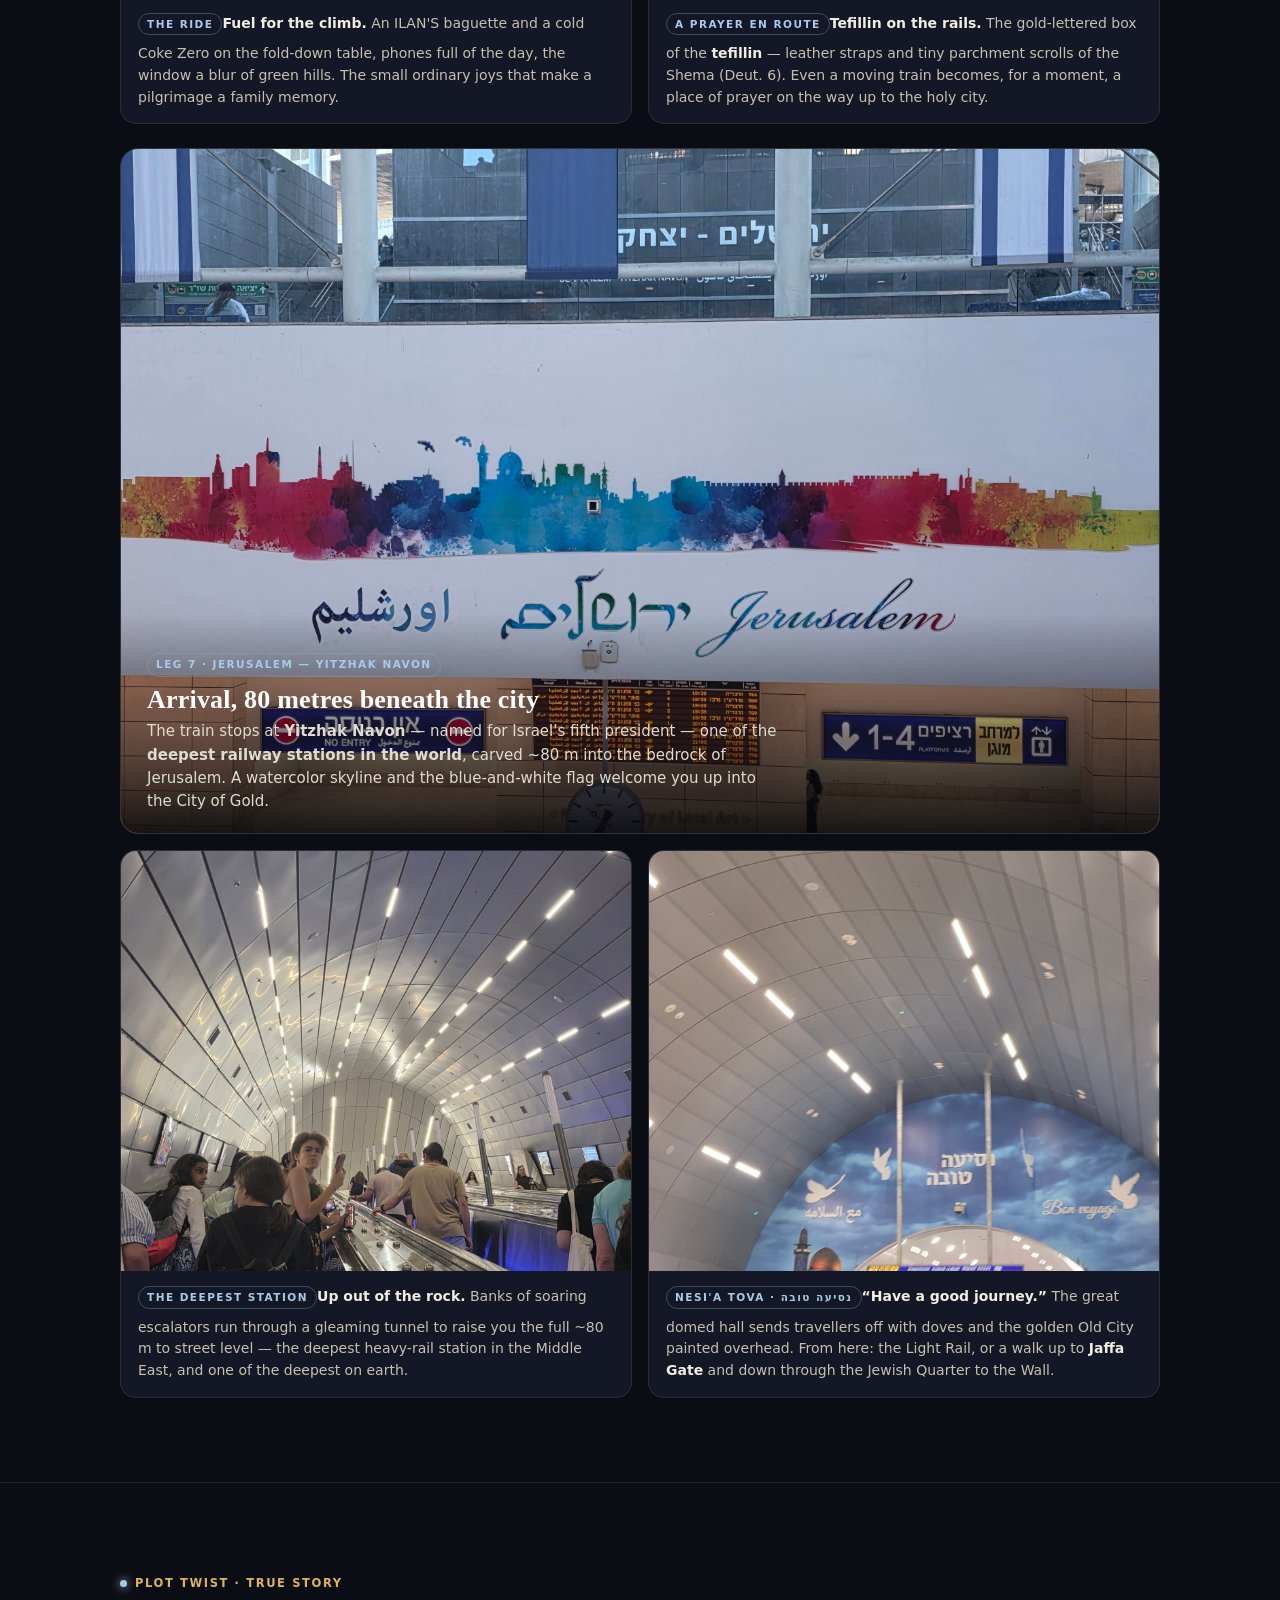
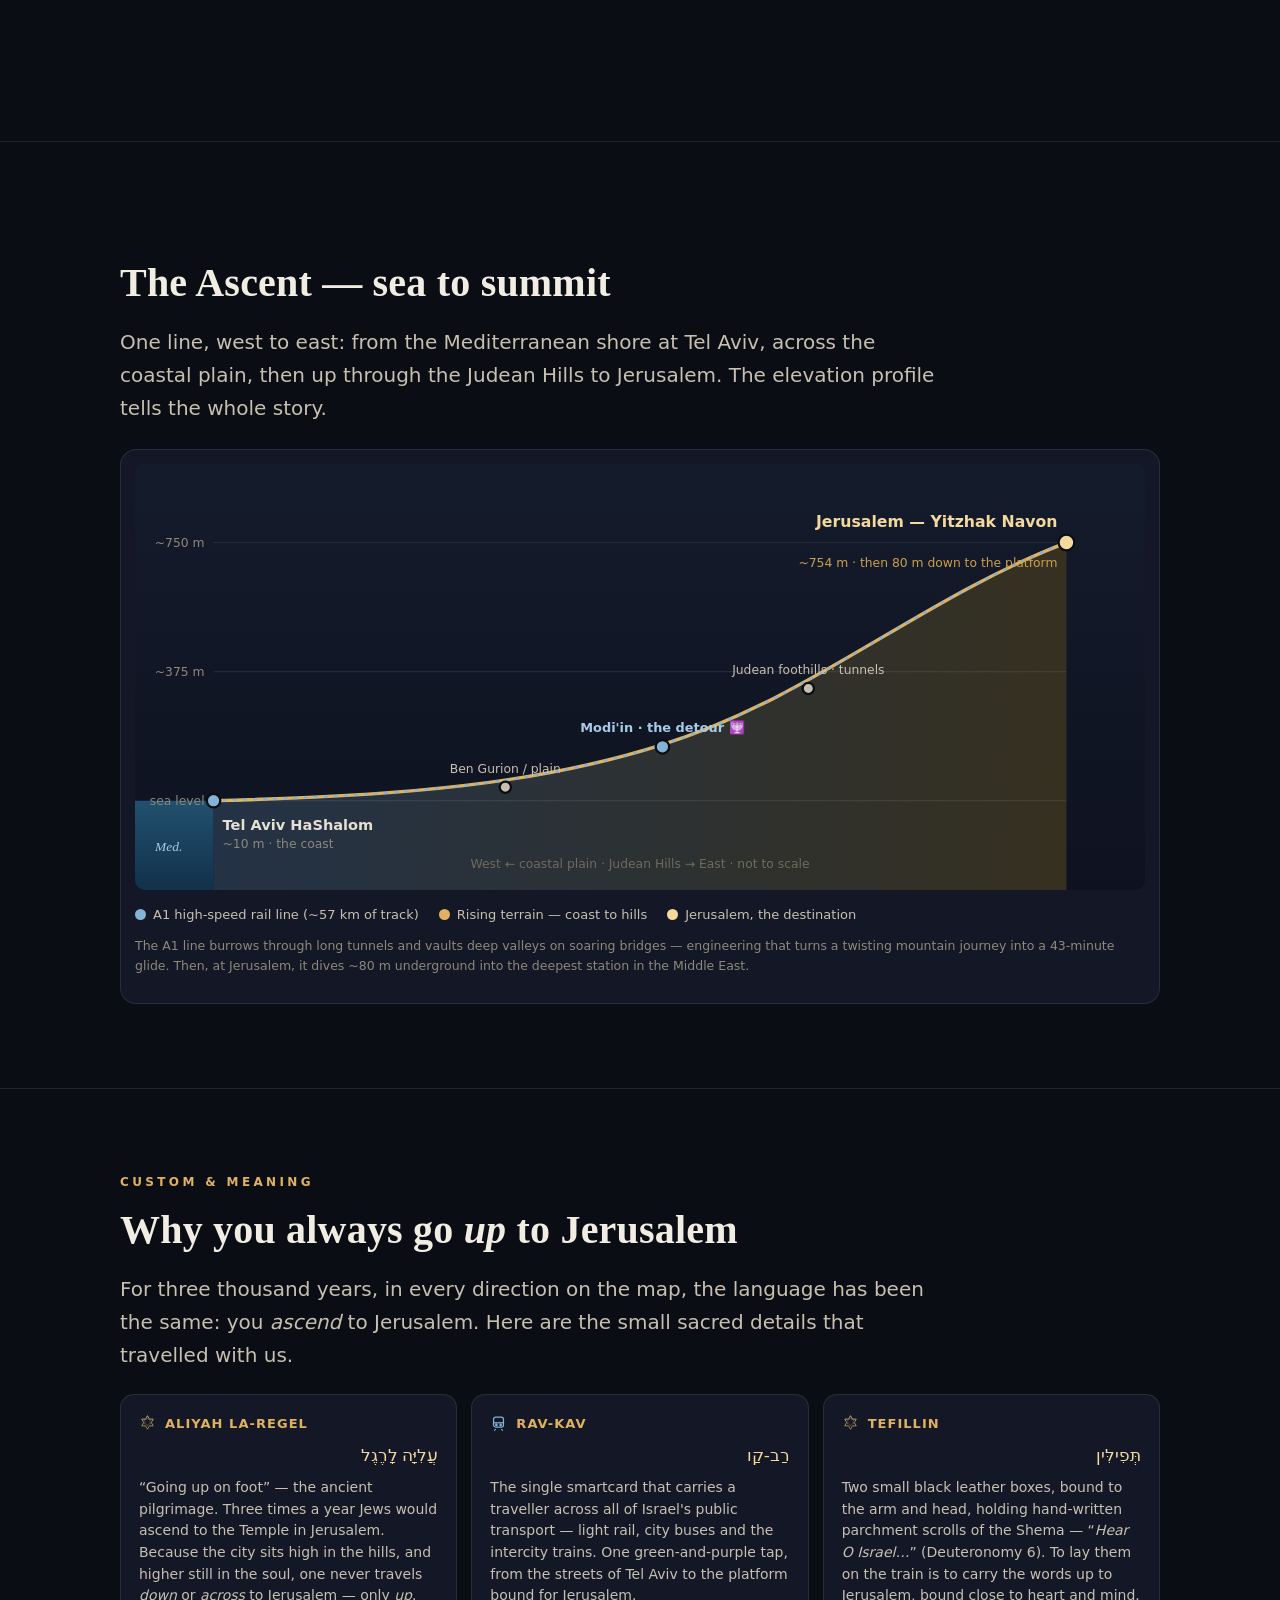
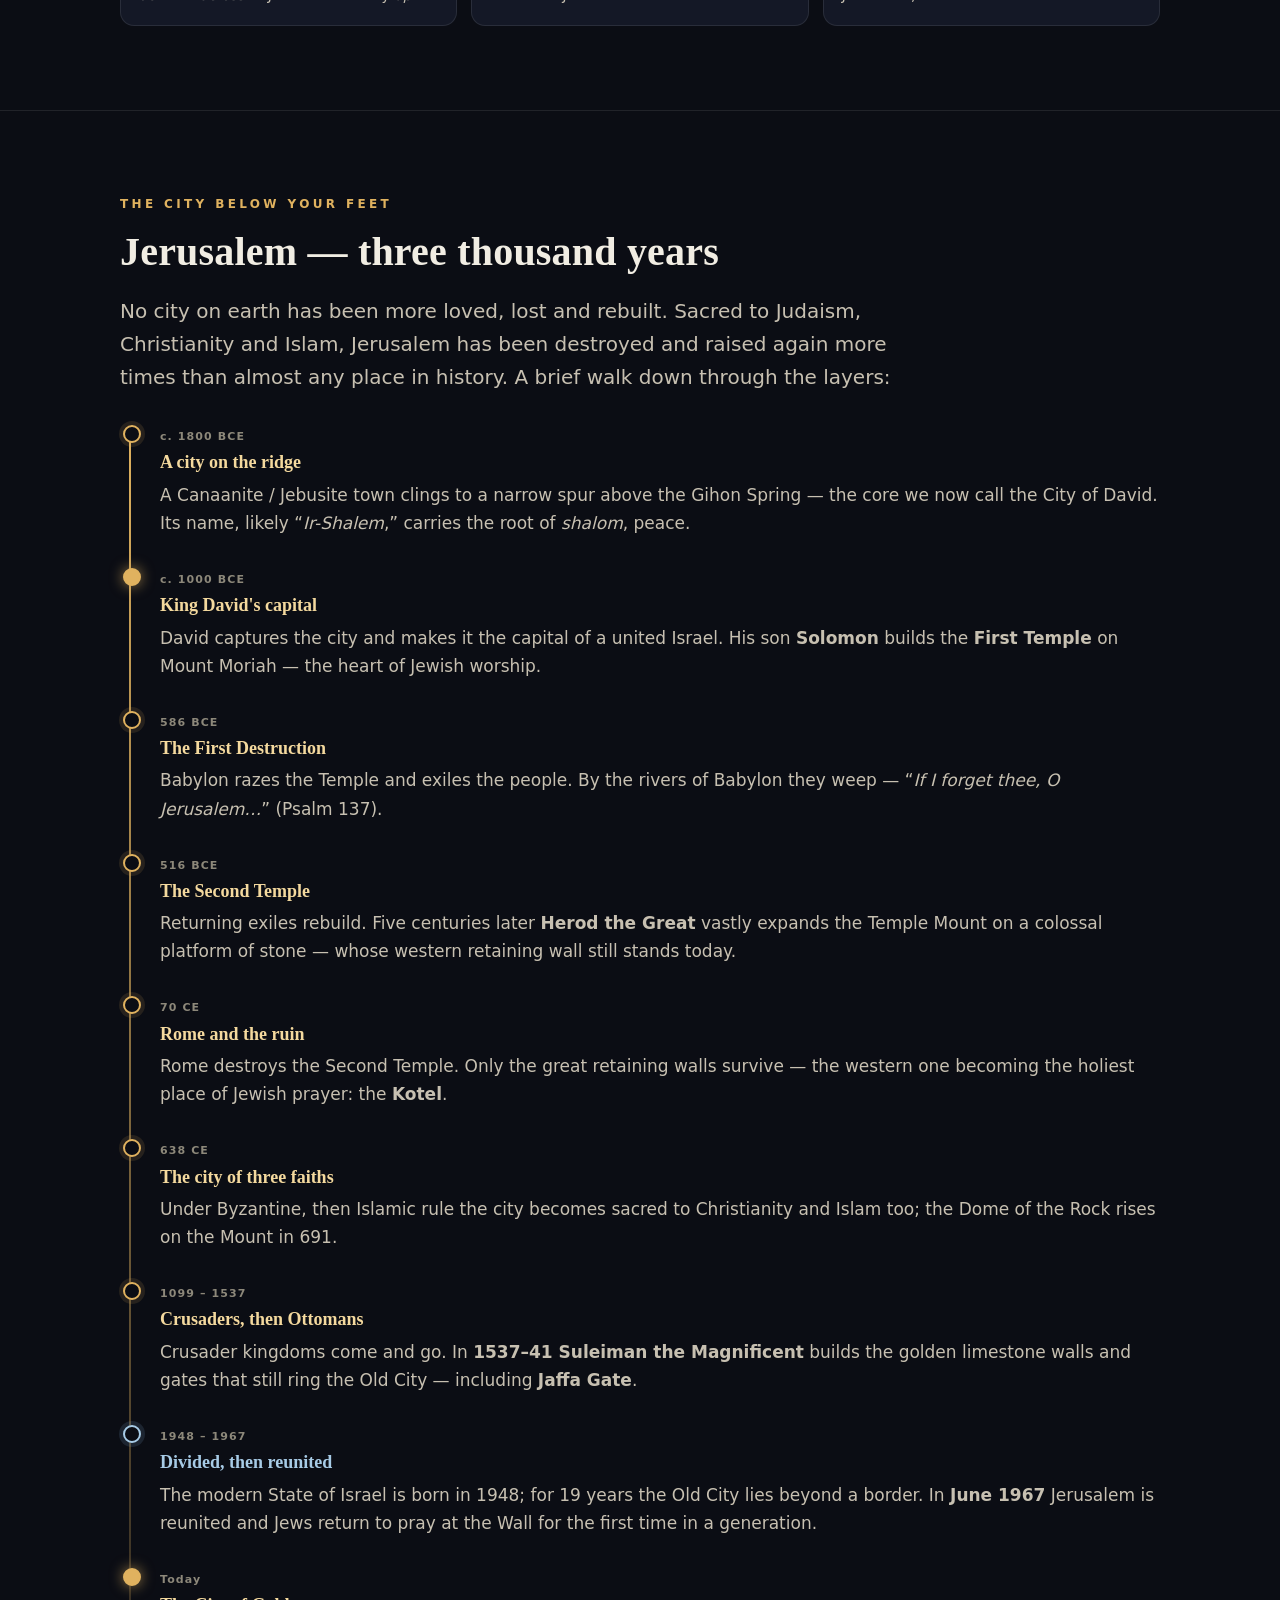
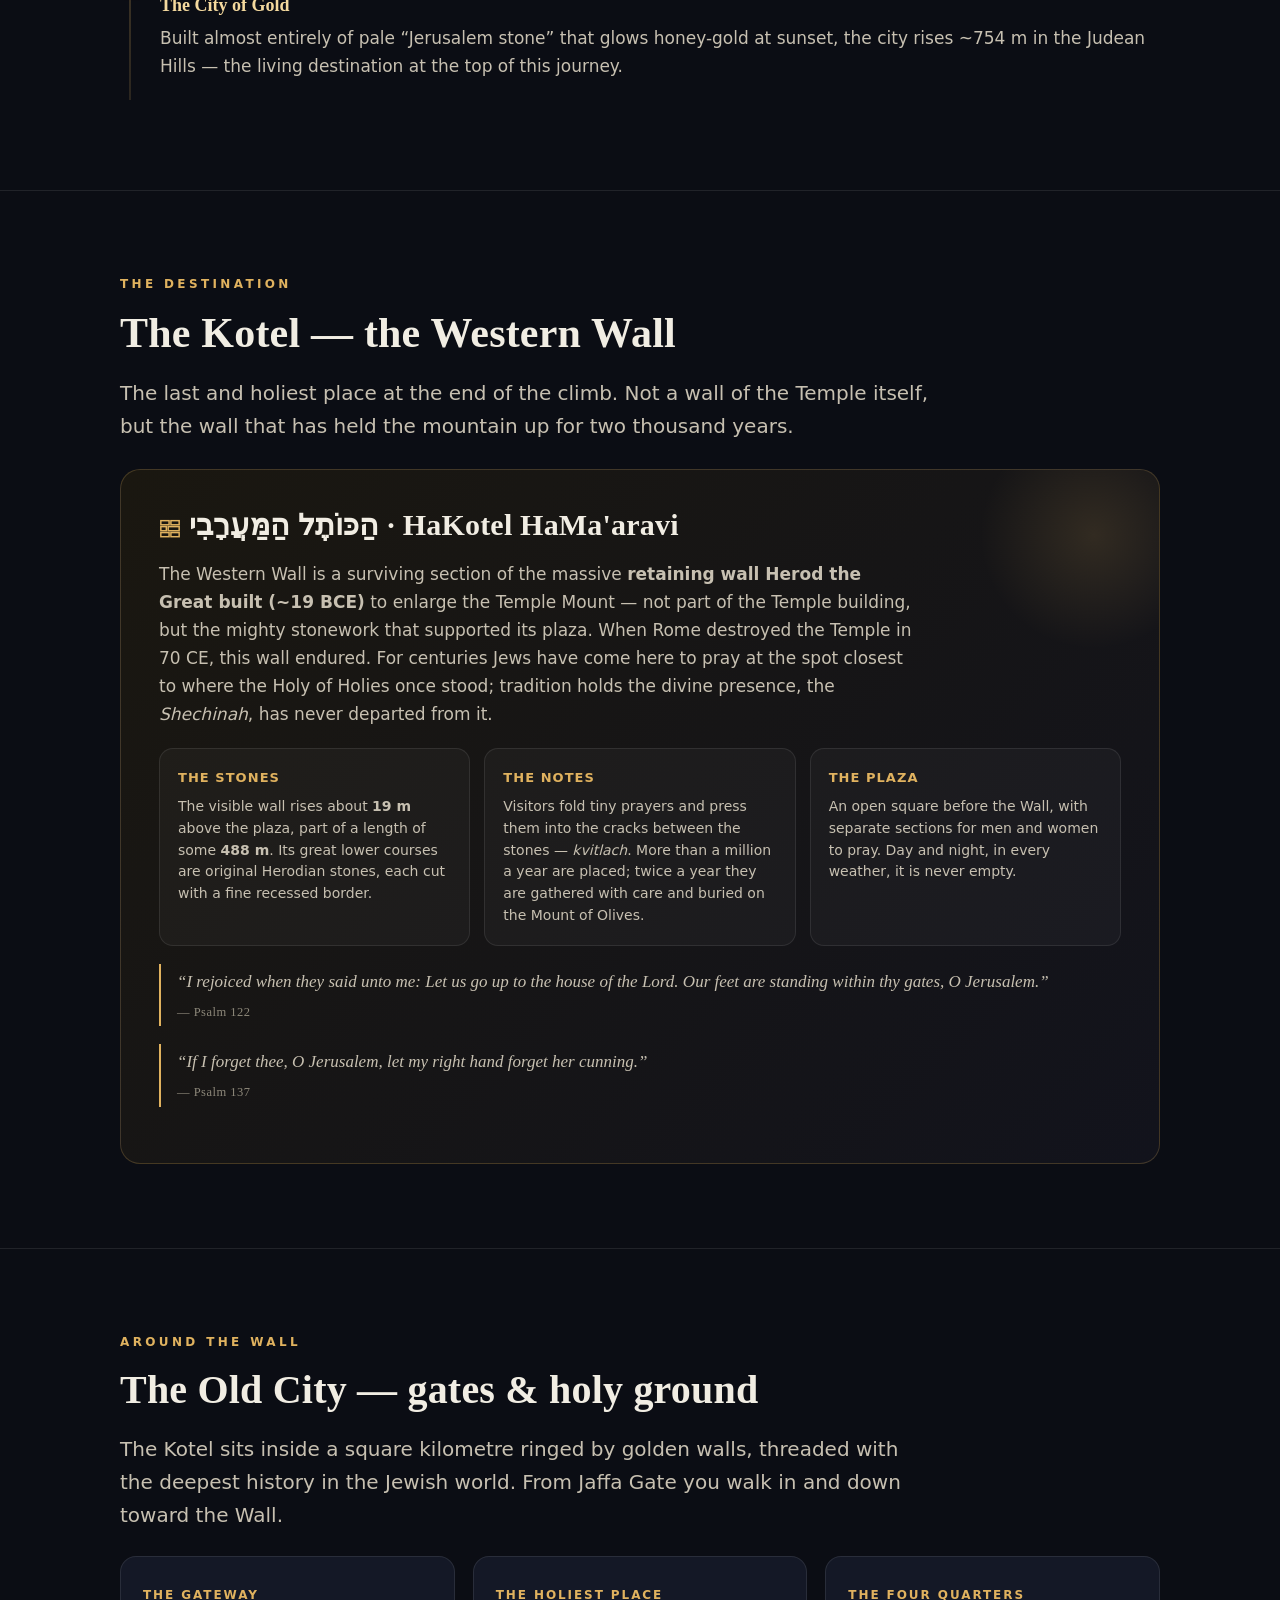
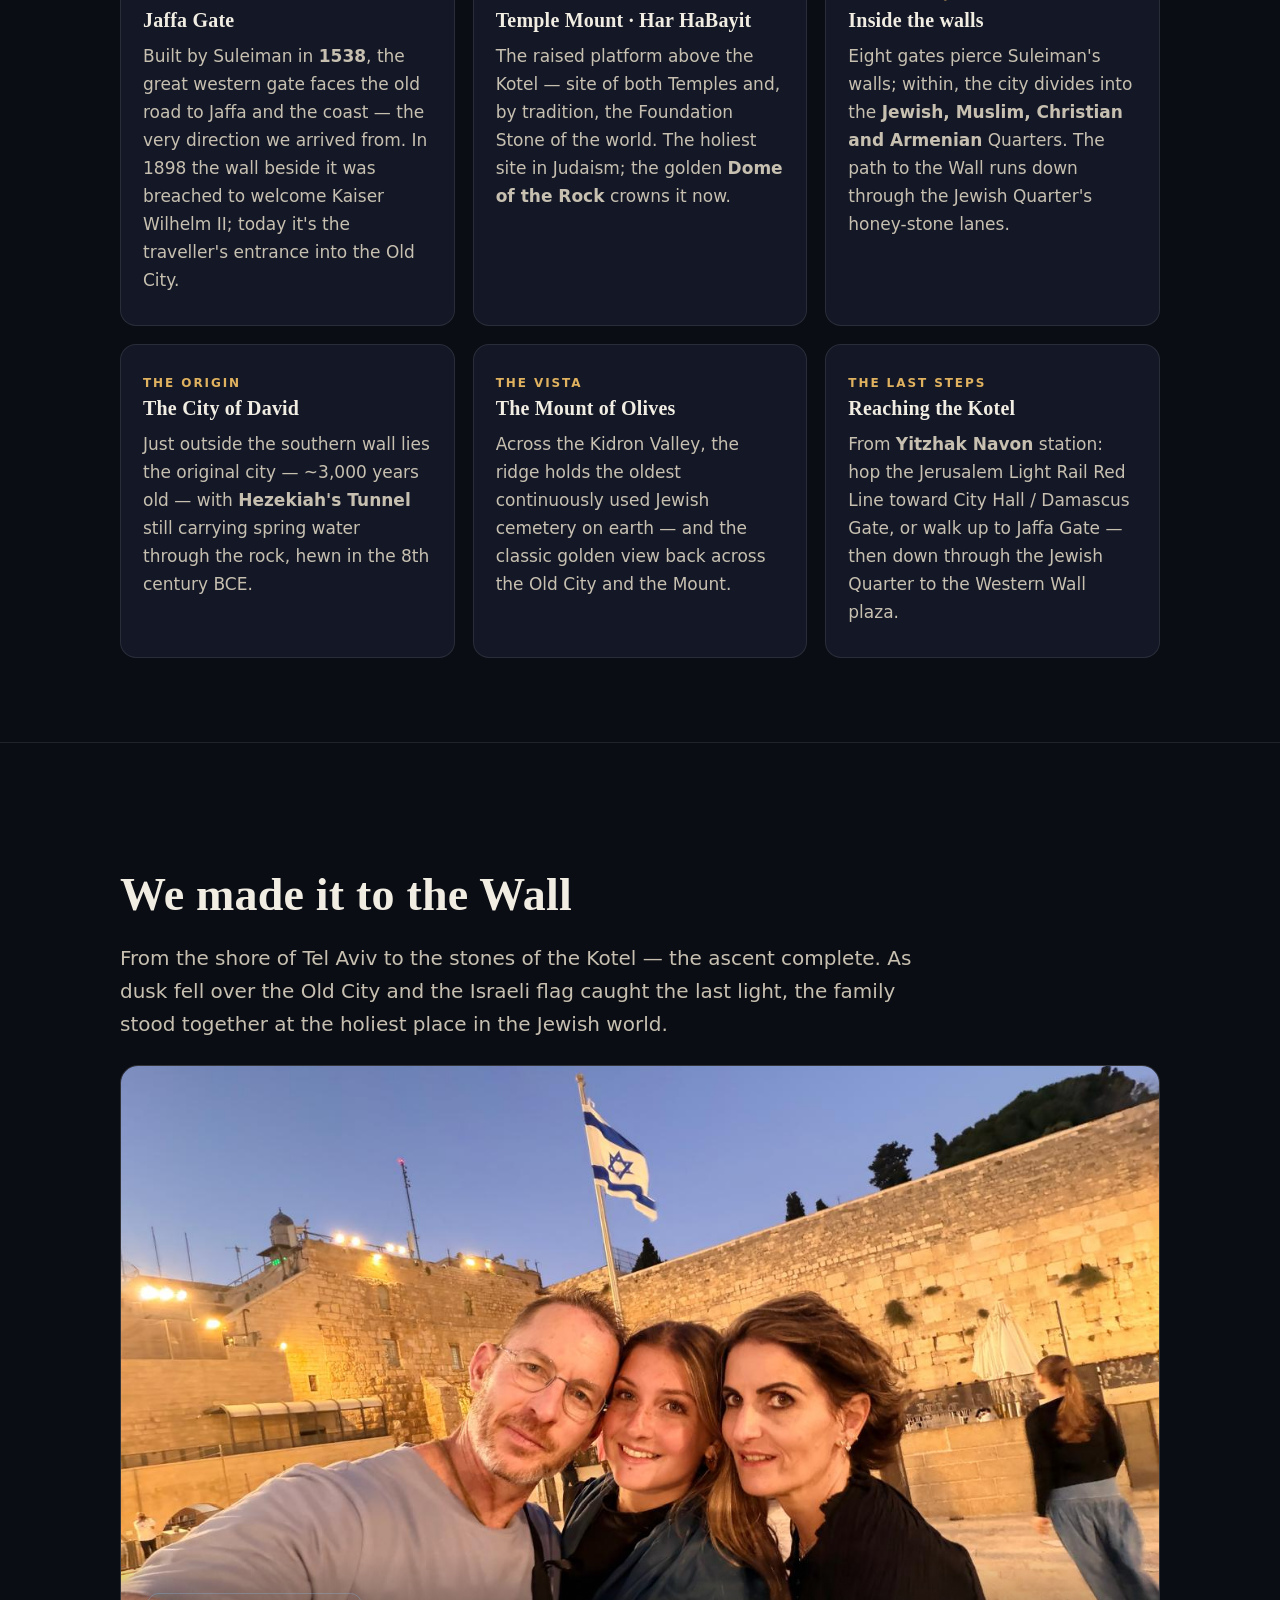
==== commit 12c79416: "The arrival: Yitzhak Navon station + 'At the Wall' — the family reaches the Kotel The journey's end " ====
--- a/jerusalem-tour/index.html
+++ b/jerusalem-tour/index.html
@@ -242,6 +242,7 @@
       <a href="#history">3,000 Years</a>
       <a href="#kotel">The Kotel</a>
       <a href="#oldcity">The Old City</a>
+      <a href="#atwall">At the Wall</a>
       <a href="#gallery">Gallery</a>
       <a href="#visit">To the Wall</a>
     </nav>
@@ -252,23 +253,23 @@
 <section class="hero" id="top">
   <div class="wrap">
     <svg class="starbig" viewBox="0 0 100 100" aria-hidden="true"><use href="#magen"/></svg>
-    <div class="tourribbon"><svg class="star" style="width:16px;height:16px"><use href="#magen"/></svg> <span><b>The Sacharowitz Family</b> · 7 July 2026</span></div>
+    <div class="tourribbon"><svg class="star" style="width:16px;height:16px"><use href="#magen"/></svg> <span><b>The Sacharowitz Family</b> · 7 July 2026 · <span style="color:var(--good)">✓ We made it</span></span></div>
     <p class="kicker-top">Tel Aviv · to · Jerusalem · to · the Kotel</p>
     <h1>TEL&nbsp;AVIV <span class="arrow">→</span> JERUSALEM</h1>
-    <p class="heb">עֲלִיָּה לָרֶגֶל — עוֹלִים לִירוּשָׁלַיִם</p>
-    <p class="sub">Aliyah la-Regel — we're going <em>up</em> to the Wall</p>
+    <p class="heb">עֲלִיָּה לָרֶגֶל — עָלִינוּ לִירוּשָׁלַיִם</p>
+    <p class="sub">Aliyah la-Regel — we went <em>up</em> to the Wall</p>
     <figure class="tourfeature">
-      <img data-lb data-cap="Mother and daughter aboard the high-speed train, climbing from the coast up to Jerusalem — 7 July 2026." src="./img/train-mother-daughter.jpg" alt="Mother and daughter smiling together on the train to Jerusalem" loading="eager">
-      <figcaption><svg class="star" style="width:15px;height:15px"><use href="#magen"/></svg> On the train, ascending to Jerusalem</figcaption>
+      <img data-lb data-cap="We made it — the Sacharowitz family at the Western Wall (the Kotel) at dusk, the Israeli flag flying above, 7 July 2026." src="./img/kotel-family.jpg" alt="The Sacharowitz family together at the Western Wall at dusk with the Israeli flag" loading="eager" style="object-position:50% 38%">
+      <figcaption><svg class="star" style="width:15px;height:15px"><use href="#magen"/></svg> At the Kotel — the journey's end</figcaption>
     </figure>
     <div class="tourstrip">
-      <figure><img data-lb data-cap="Riding the Tel Aviv light rail Red Line through the city toward the station." src="./img/tram-mother-daughter.jpg" alt="On the Tel Aviv light rail" loading="lazy"></figure>
-      <figure><img data-lb data-cap="At the railway platform — coffee at ILAN'S before boarding for Jerusalem." src="./img/station-ilans-trio.jpg" alt="Family selfie at the train station" loading="lazy"></figure>
-      <figure><img data-lb data-cap="A traveller lays tefillin on the train — a prayer carried up to Jerusalem." src="./img/tefillin-train.jpg" alt="Tefillin laid on the train" loading="lazy"></figure>
-    </div>
-    <p class="place">In Hebrew you never simply <em>go</em> to Jerusalem — you go <em>up</em>. This is that ascent, told in real time: from the Tel Aviv light rail, through HaShalom station, onto the high-speed train that climbs some 750 metres into the Judean Hills, and up into the Old City to the last standing wall of the Temple — the Kotel.</p>
+      <figure><img data-lb data-cap="Mother and daughter aboard the high-speed train, climbing up to Jerusalem." src="./img/train-mother-daughter.jpg" alt="Mother and daughter on the train" loading="lazy"></figure>
+      <figure><img data-lb data-cap="Arrival — the watercolor 'Jerusalem' mural at Yitzhak Navon station." src="./img/navon-jerusalem-mural.jpg" alt="Jerusalem mural at Navon station" loading="lazy"></figure>
+      <figure><img data-lb data-cap="Hand and tefillin pressed to the ancient stones of the Western Wall, prayer notes in the cracks." src="./img/kotel-hand-notes.jpg" alt="Hand in tefillin against the Western Wall" loading="lazy"></figure>
+    </div>
+    <p class="place">In Hebrew you never simply <em>go</em> to Jerusalem — you go <em>up</em>. This is that ascent, from the Tel Aviv light rail, through HaShalom station, onto the high-speed train that climbs some 750 metres into the Judean Hills, and up into the Old City to the last standing wall of the Temple — the Kotel. And we reached it.</p>
     <div class="herocta">
-      <a class="primary" href="#kotel"><svg class="star" style="width:16px;height:16px"><use href="#wall"/></svg> The Kotel — the Western Wall</a>
+      <a class="primary" href="#atwall"><svg class="star" style="width:16px;height:16px"><use href="#wall"/></svg> At the Wall — we made it</a>
       <a class="ghost" href="#legs"><svg class="star" style="width:15px;height:15px"><use href="#train"/></svg> Follow every station</a>
     </div>
     <div class="note">
@@ -364,12 +365,16 @@
 
     <!-- LEG 7 -->
     <div class="field reveal">
-      <div class="lead" style="background:linear-gradient(135deg,#1a1710,#12131c);border:1px solid rgba(224,178,95,.28);min-height:220px;display:flex;align-items:center">
-        <div style="padding:clamp(24px,4vw,44px)">
-          <span class="loc">Leg 7 · Jerusalem — Yitzhak Navon</span>
-          <h3 style="font-size:clamp(22px,3.6vw,30px);margin:.2em 0">Arrival, 80 metres beneath the city</h3>
-          <p style="color:var(--ink2);max-width:64ch">The train slides to a stop at <b>Yitzhak Navon</b> station — named for Israel's fifth president — one of the <b>deepest railway stations in the world</b>, carved roughly 80 metres into the bedrock of Jerusalem. Long escalators lift you up out of the mountain and into the light of the City of Gold. From here: the Light Rail, or a walk up through <b>Jaffa Gate</b> to the Old City and down to the Wall. <span style="color:var(--muted)">📷 Photos from the Kotel land here as they arrive.</span></p>
-        </div>
+      <div class="lead">
+        <img data-lb data-cap="Arrival at Jerusalem–Yitzhak Navon: the watercolor 'Jerusalem' skyline mural, platforms 1–4, and the Israeli flag over the concourse." src="./img/navon-jerusalem-mural.jpg" alt="Jerusalem watercolor mural and concourse at Yitzhak Navon station">
+        <div class="cap"><span class="loc">Leg 7 · Jerusalem — Yitzhak Navon</span><h3>Arrival, 80 metres beneath the city</h3>
+          <p>The train stops at <b>Yitzhak Navon</b> — named for Israel's fifth president — one of the <b>deepest railway stations in the world</b>, carved ~80 m into the bedrock of Jerusalem. A watercolor skyline and the blue-and-white flag welcome you up into the City of Gold.</p></div>
+      </div>
+      <div class="two">
+        <div class="ph"><img data-lb data-cap="The vast tubular escalator shaft at Navon station — lifting travellers ~80 m up out of the mountain." src="./img/navon-escalator.jpg" alt="The deep escalator tunnel at Navon station">
+          <div class="d"><span class="loc">The Deepest Station</span><b>Up out of the rock.</b> Banks of soaring escalators run through a gleaming tunnel to raise you the full ~80 m to street level — the deepest heavy-rail station in the Middle East, and one of the deepest on earth.</div></div>
+        <div class="ph"><img data-lb data-cap="Navon's domed arrivals hall — 'Bon Voyage / נסיעה טובה' with doves and the Old City skyline." src="./img/navon-dome-hall.jpg" alt="The domed arrivals hall at Navon station">
+          <div class="d"><span class="loc">Nesi'a Tova · נסיעה טובה</span><b>“Have a good journey.”</b> The great domed hall sends travellers off with doves and the golden Old City painted overhead. From here: the Light Rail, or a walk up to <b>Jaffa Gate</b> and down through the Jewish Quarter to the Wall.</div></div>
       </div>
     </div>
   </div>
@@ -553,6 +558,31 @@
 
 <hr class="divider" />
 
+<!-- AT THE WALL -->
+<section id="atwall">
+  <div class="wrap">
+    <span class="stamp reveal">Journey's end · at the Kotel</span>
+    <h2 class="reveal" style="font-size:clamp(28px,5vw,46px);margin:.1em 0">We made it to the Wall</h2>
+    <p class="lede reveal">From the shore of Tel Aviv to the stones of the Kotel — the ascent complete. As dusk fell over the Old City and the Israeli flag caught the last light, the family stood together at the holiest place in the Jewish world.</p>
+    <div class="field reveal" style="margin-top:24px">
+      <div class="lead">
+        <img data-lb data-cap="The Sacharowitz family at the Western Wall at dusk, the Israeli flag flying over the golden Herodian stones — 7 July 2026." src="./img/kotel-family.jpg" alt="The Sacharowitz family together at the Western Wall at dusk">
+        <div class="cap"><span class="loc">The Western Wall · הַכּוֹתֶל</span><h3>Together, at the Kotel</h3>
+          <p>Behind them rise the great Herodian ashlars — 2,000 years old — glowing gold under the plaza lights, the flag of Israel above the Wall. The end of the climb, and the reason for every missed train along the way.</p></div>
+      </div>
+      <div class="two">
+        <div class="ph"><img data-lb data-cap="Laying tefillin at the Western Wall — the head-box and arm-strap bound, a hand on the ancient stones." src="./img/kotel-tefillin.jpg" alt="Laying tefillin at the Western Wall">
+          <div class="d"><span class="loc">A Prayer at the Wall</span><b>Bound to the stones.</b> The words carried up from the train, now laid at the Wall itself — tefillin on the head and arm, a hand pressed to the very stones that have held the mountain up for two millennia.</div></div>
+        <div class="ph"><img data-lb data-cap="A hand wound in tefillin straps against the Western Wall, with kvitlach — folded prayer notes — pressed into every crack." src="./img/kotel-hand-notes.jpg" alt="Hand with tefillin against the Wall, prayer notes in the cracks">
+          <div class="d"><span class="loc">Kvitlach · the notes</span><b>Into the cracks.</b> Look closely: every seam is packed with folded prayers — <em>kvitlach</em> — left by pilgrims from across the world. Over a million a year, gathered twice yearly and buried with honour on the Mount of Olives.</div></div>
+      </div>
+    </div>
+    <blockquote class="quote reveal" style="max-width:70ch;margin-top:26px">“Our feet are standing within thy gates, O Jerusalem.”<cite>— Psalm 122 · the pilgrim's arrival</cite></blockquote>
+  </div>
+</section>
+
+<hr class="divider" />
+
 <!-- GALLERY -->
 <section id="gallery">
   <div class="wrap">
@@ -569,6 +599,14 @@
       <figure class="g"><img data-lb data-cap="Mother and daughter aboard the high-speed train." src="./img/train-mother-daughter.jpg" alt="On the train" loading="lazy"><figcaption>On board · the ascent</figcaption></figure>
       <figure class="g"><img data-lb data-cap="ILAN'S baguette and a Coke Zero on the train table." src="./img/train-snack-ilans.jpg" alt="Train snack" loading="lazy"><figcaption>Fuel for the ride</figcaption></figure>
       <figure class="g"><img data-lb data-cap="A traveller lays tefillin on the train to Jerusalem." src="./img/tefillin-train.jpg" alt="Tefillin on the train" loading="lazy"><figcaption>Tefillin on the rails</figcaption></figure>
+      <figure class="g"><img data-lb data-cap="Onboard Train 585 to JLM-Navon via Modi'in — the detour train." src="./img/train585-screen.jpg" alt="Train 585 onboard display" loading="lazy"><figcaption>The 585 · via Modi'in</figcaption></figure>
+      <figure class="g"><img data-lb data-cap="Modi'in–Center station — the accidental stop in the city of the Maccabees." src="./img/modiin-center-sign.jpg" alt="Modiin Center platform sign" loading="lazy"><figcaption>Modi'in · the Maccabees' city</figcaption></figure>
+      <figure class="g"><img data-lb data-cap="The watercolor 'Jerusalem' mural at Yitzhak Navon station." src="./img/navon-jerusalem-mural.jpg" alt="Jerusalem mural at Navon" loading="lazy"><figcaption>Arrival · Navon station</figcaption></figure>
+      <figure class="g"><img data-lb data-cap="The vast escalator tunnel lifting travellers ~80 m up from Navon's platforms." src="./img/navon-escalator.jpg" alt="Deep escalator tunnel at Navon" loading="lazy"><figcaption>Up 80 m · the deepest station</figcaption></figure>
+      <figure class="g"><img data-lb data-cap="Navon's domed arrivals hall — 'Bon Voyage / נסיעה טובה'." src="./img/navon-dome-hall.jpg" alt="Domed hall at Navon" loading="lazy"><figcaption>“Have a good journey”</figcaption></figure>
+      <figure class="g"><img data-lb data-cap="The Sacharowitz family at the Western Wall at dusk, the flag flying." src="./img/kotel-family.jpg" alt="Family at the Western Wall" loading="lazy"><figcaption>Together at the Kotel</figcaption></figure>
+      <figure class="g"><img data-lb data-cap="Laying tefillin at the Western Wall, a hand on the ancient stones." src="./img/kotel-tefillin.jpg" alt="Tefillin at the Wall" loading="lazy"><figcaption>A prayer at the Wall</figcaption></figure>
+      <figure class="g"><img data-lb data-cap="Hand in tefillin against the Wall, prayer notes in every crack." src="./img/kotel-hand-notes.jpg" alt="Hand and notes at the Wall" loading="lazy"><figcaption>Kvitlach in the cracks</figcaption></figure>
     </div>
   </div>
 </section>
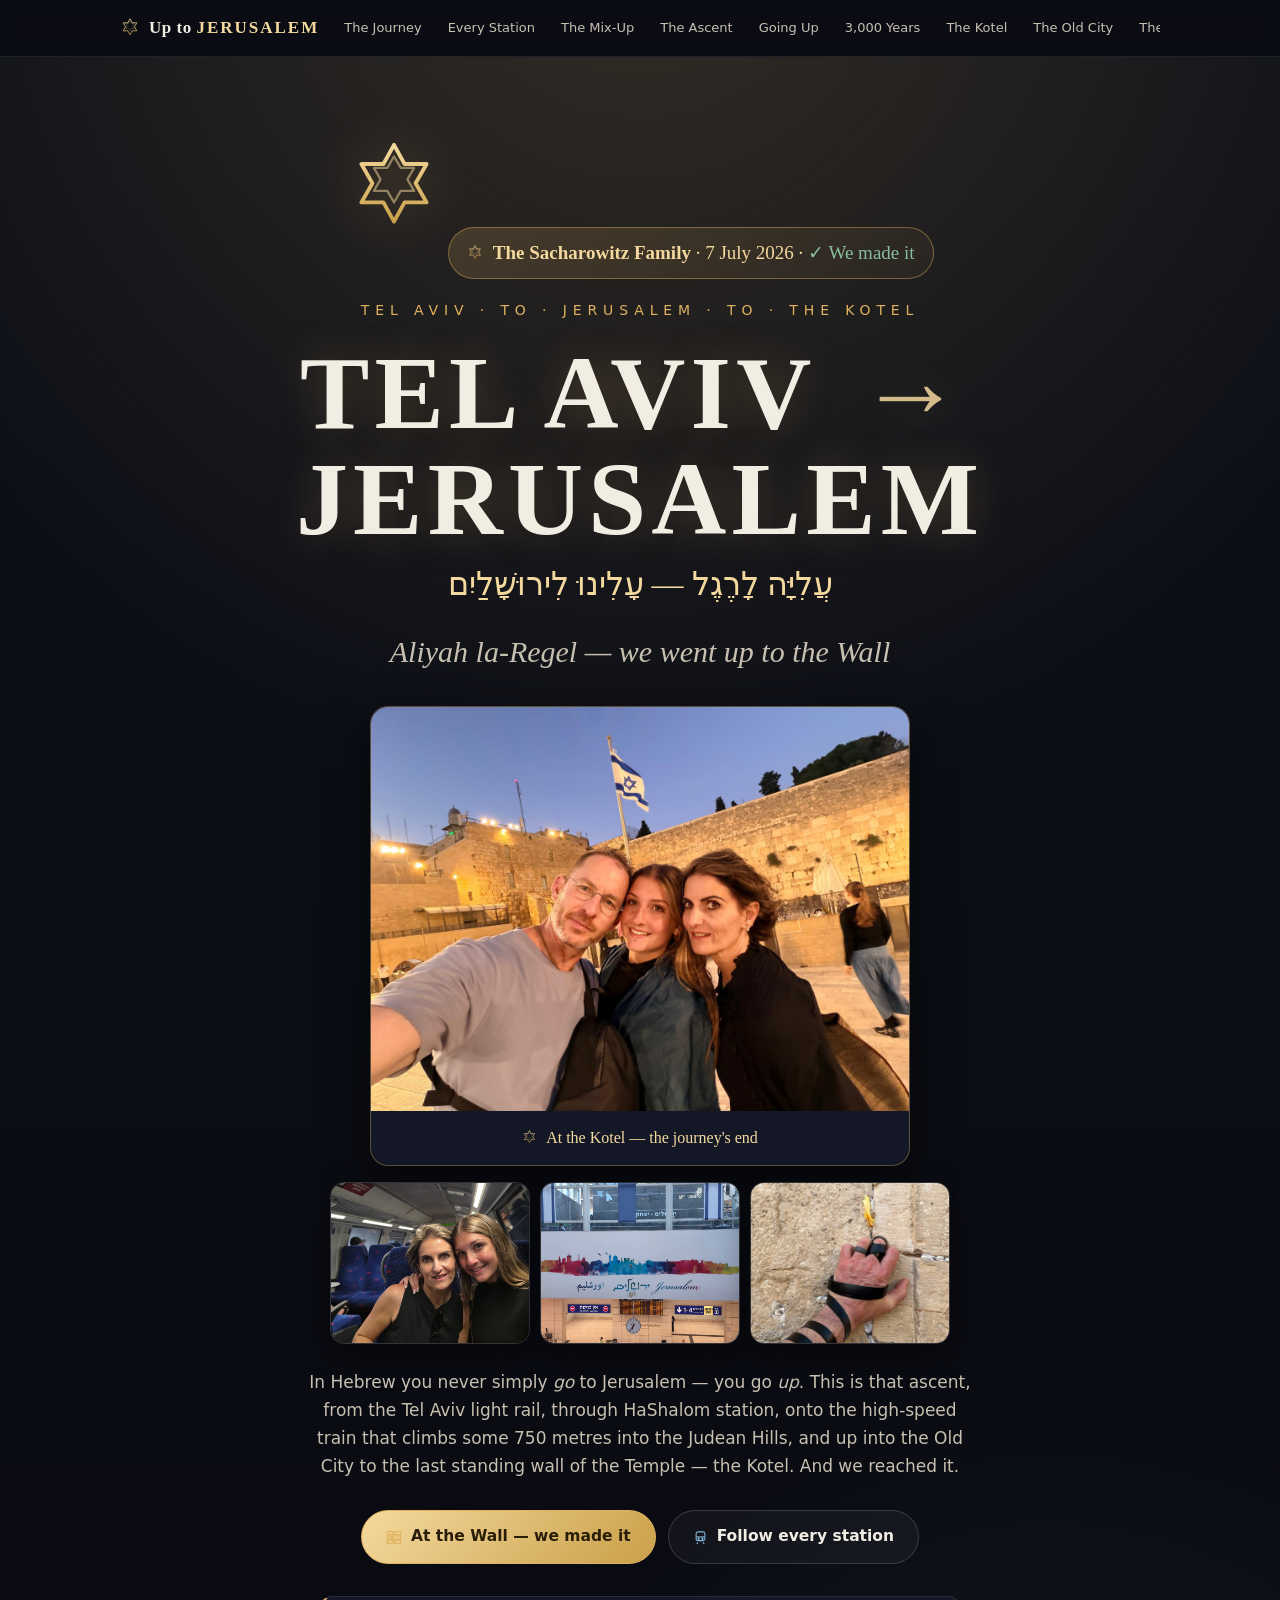
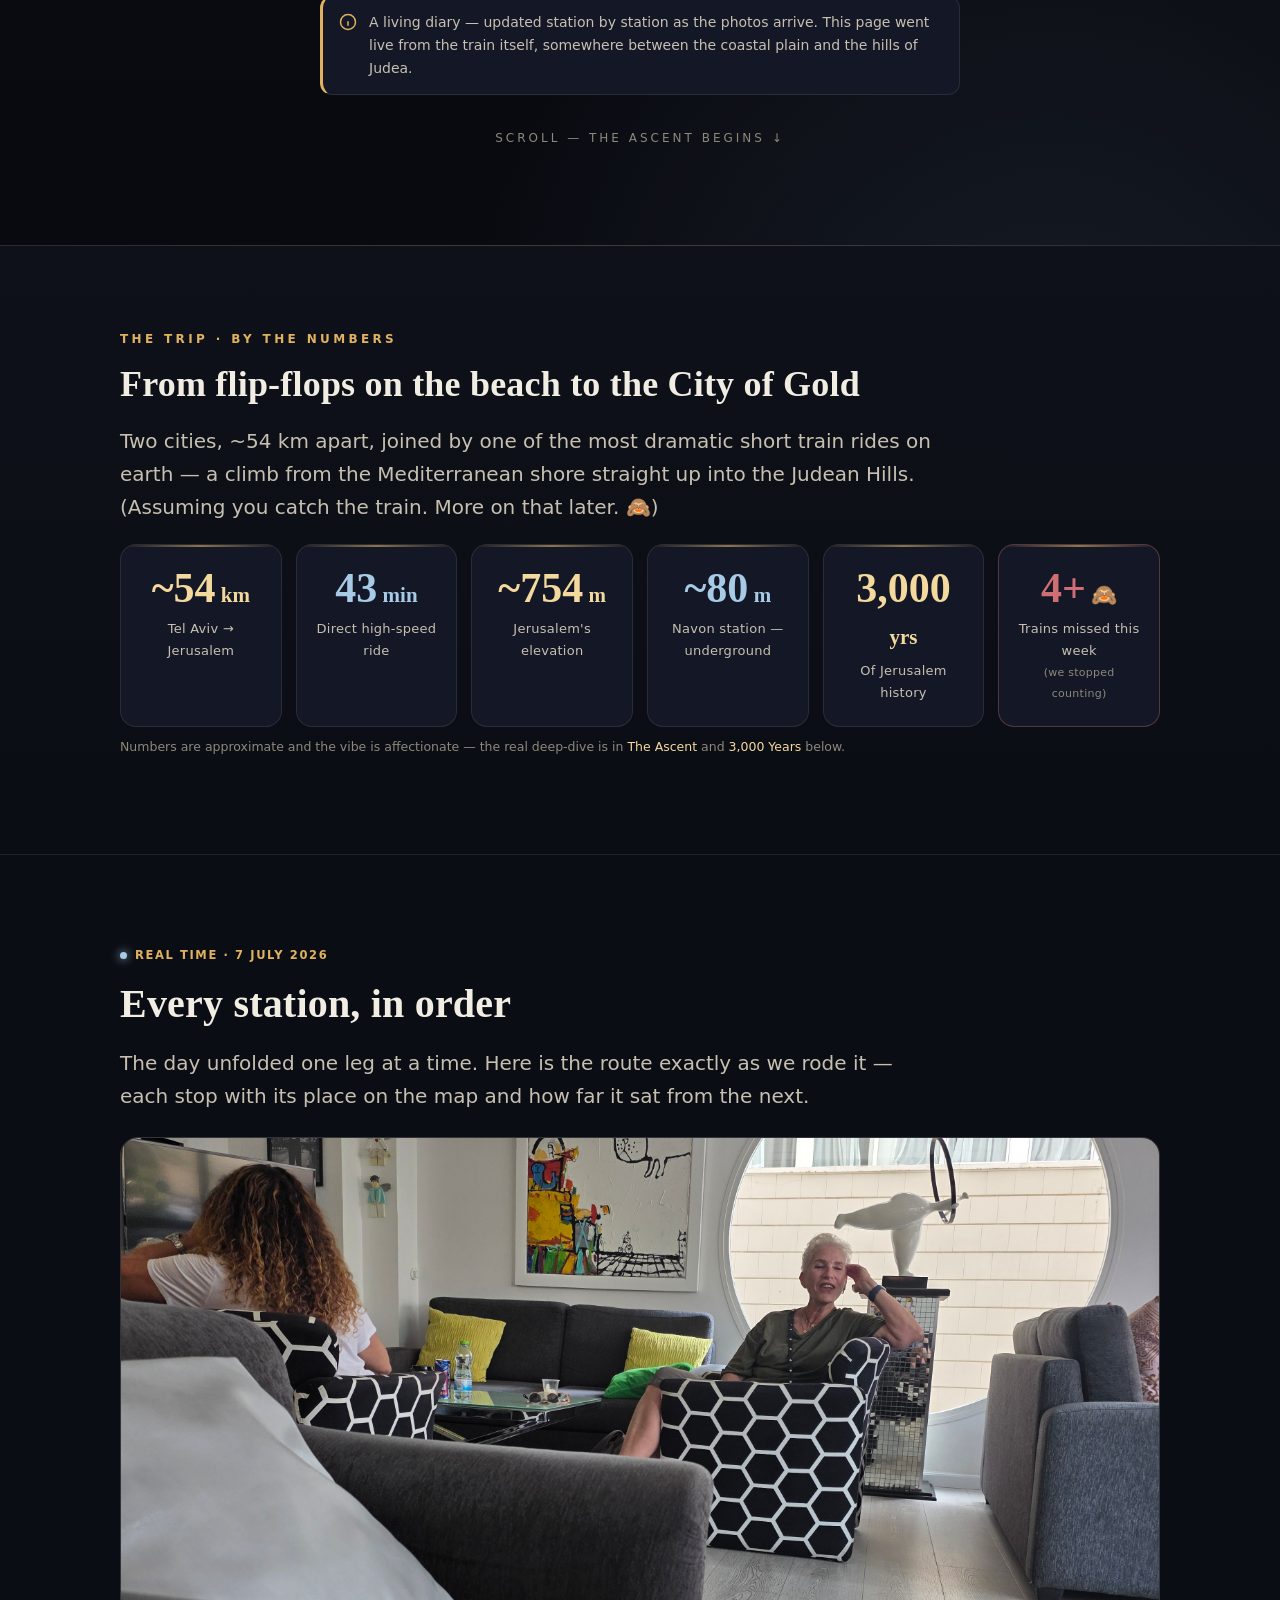
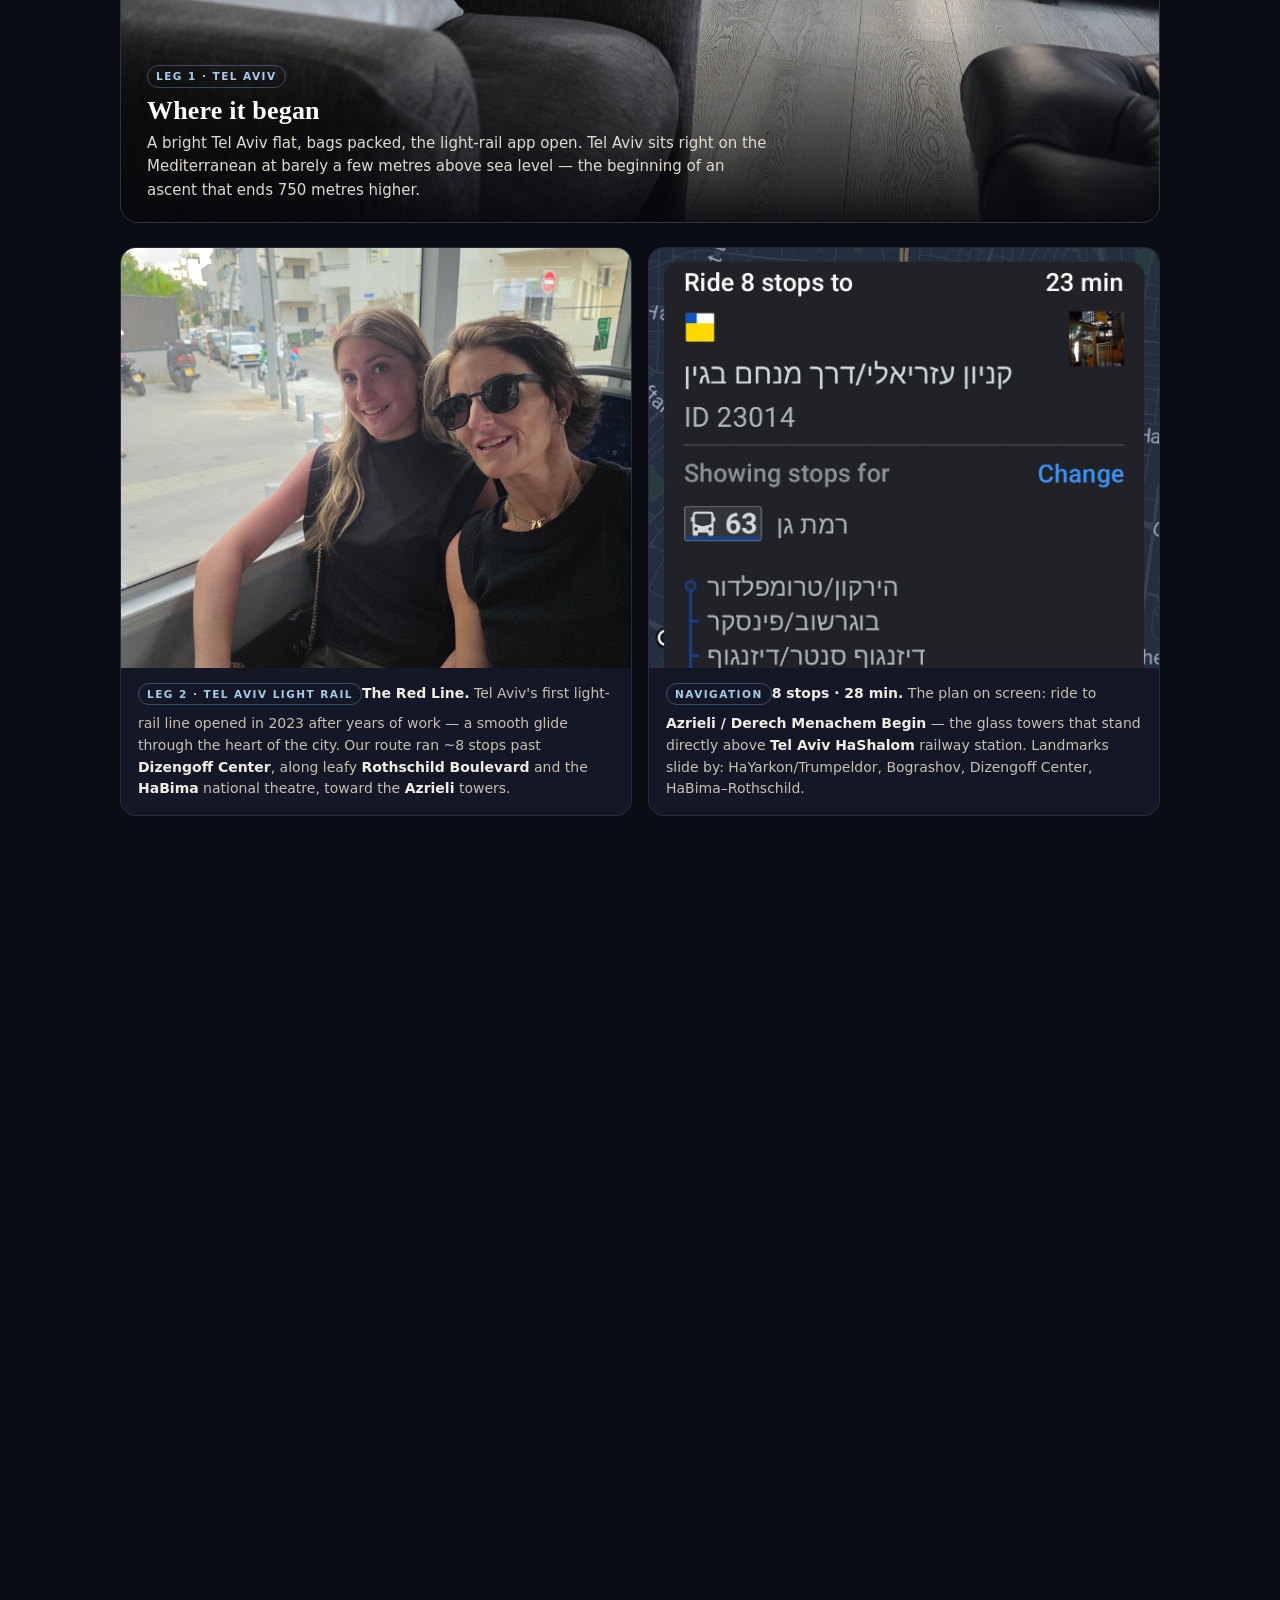
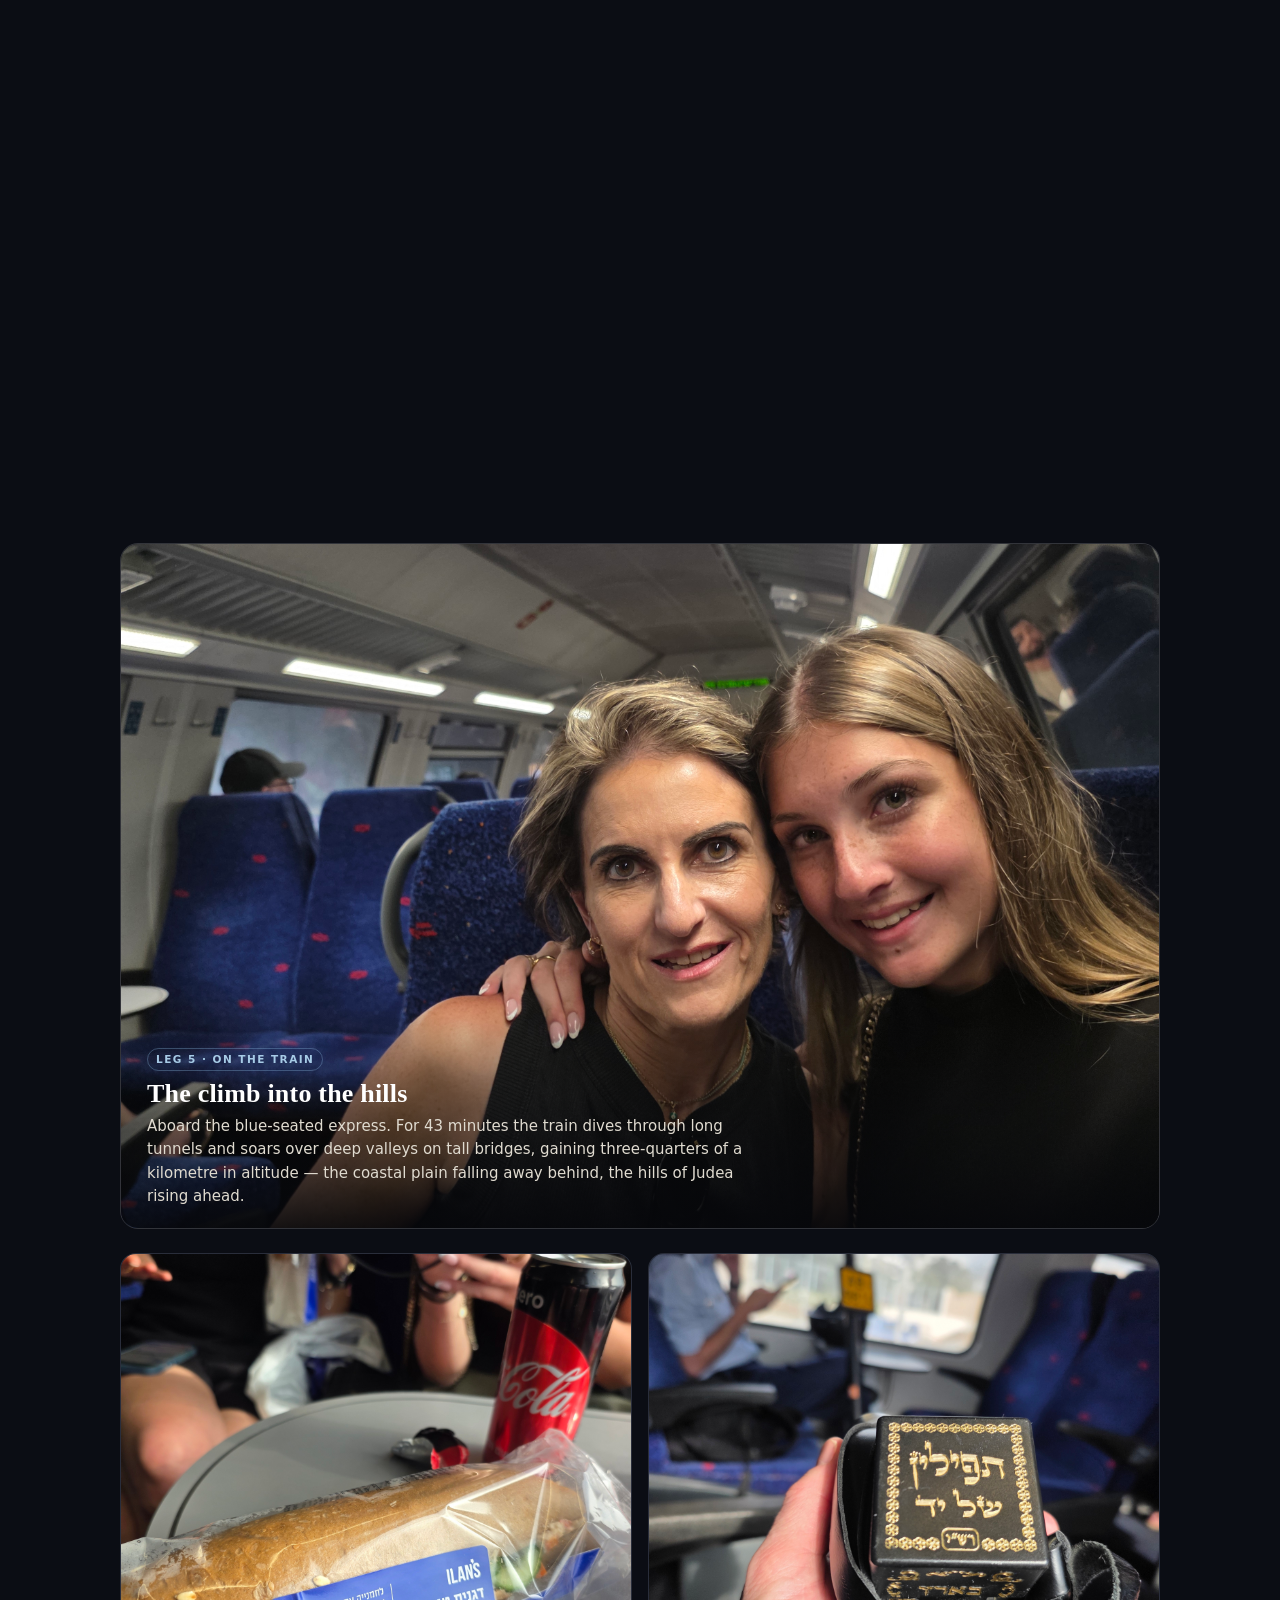
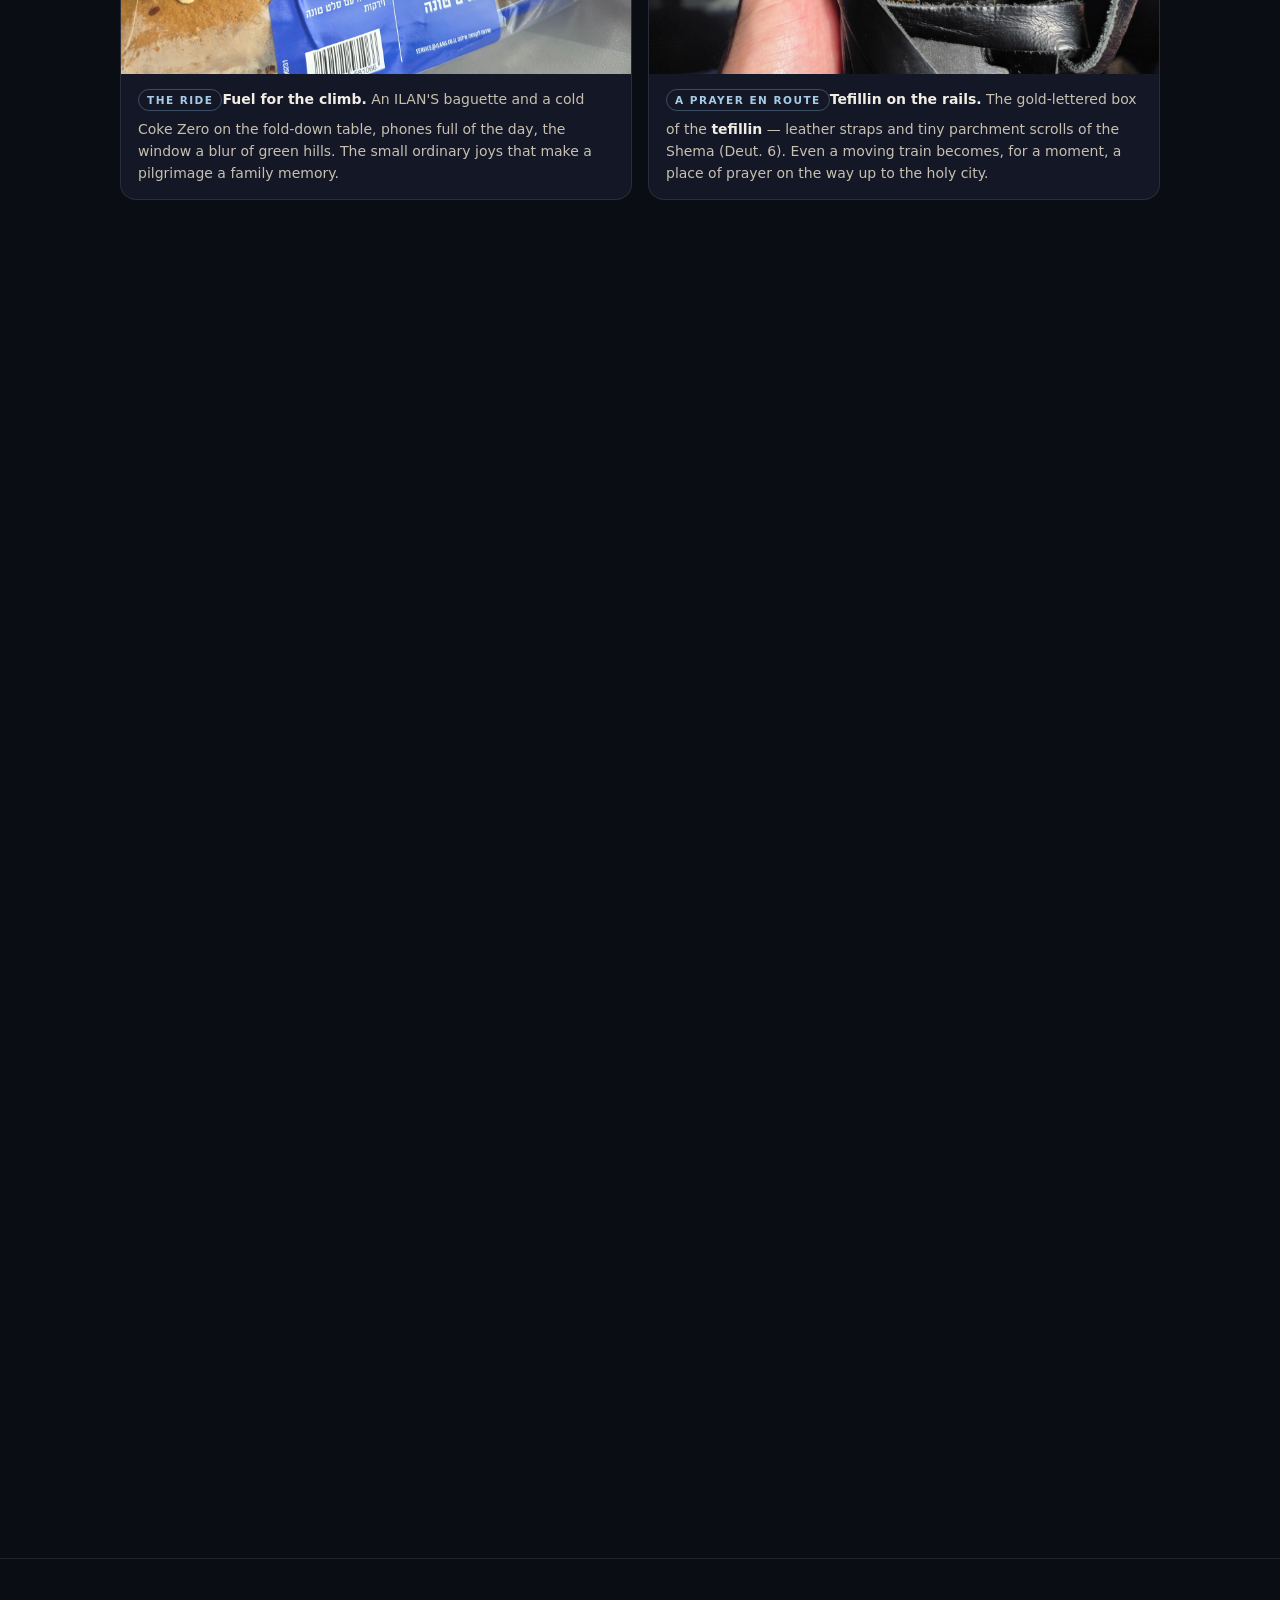
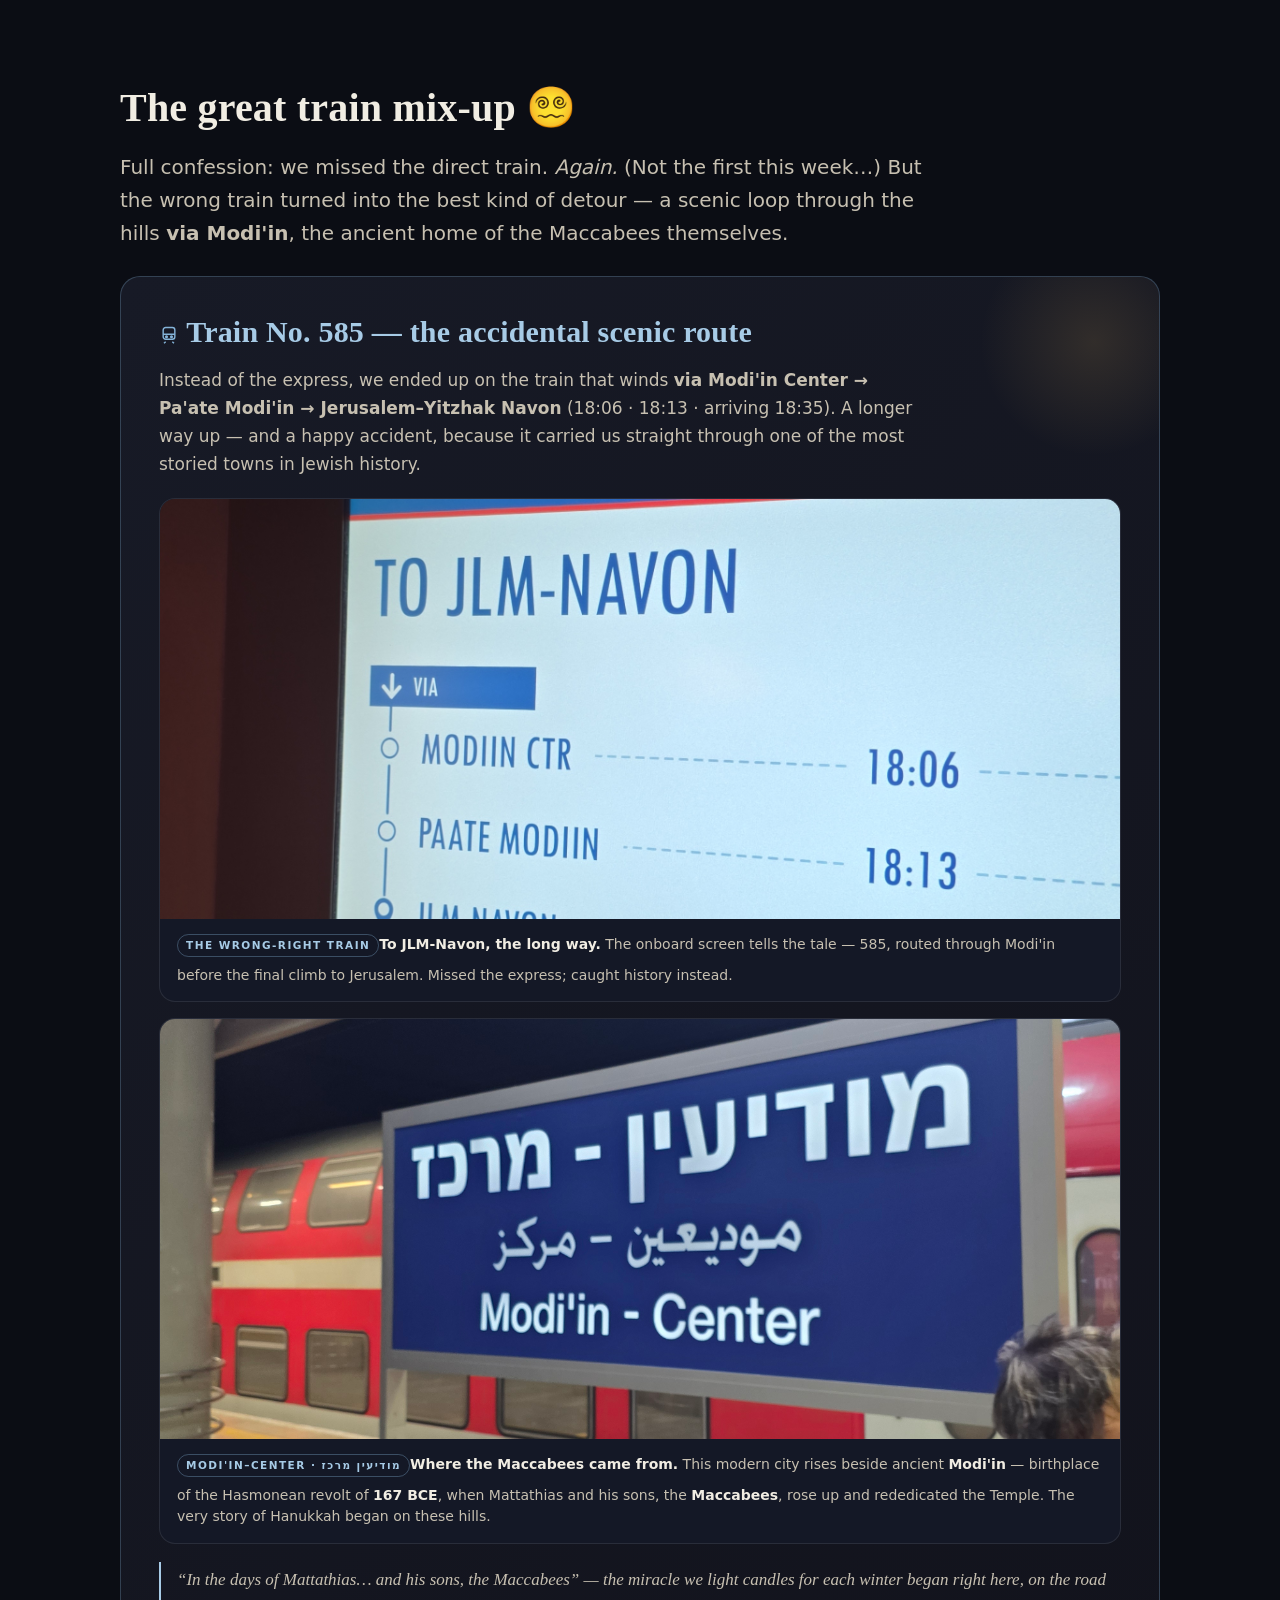
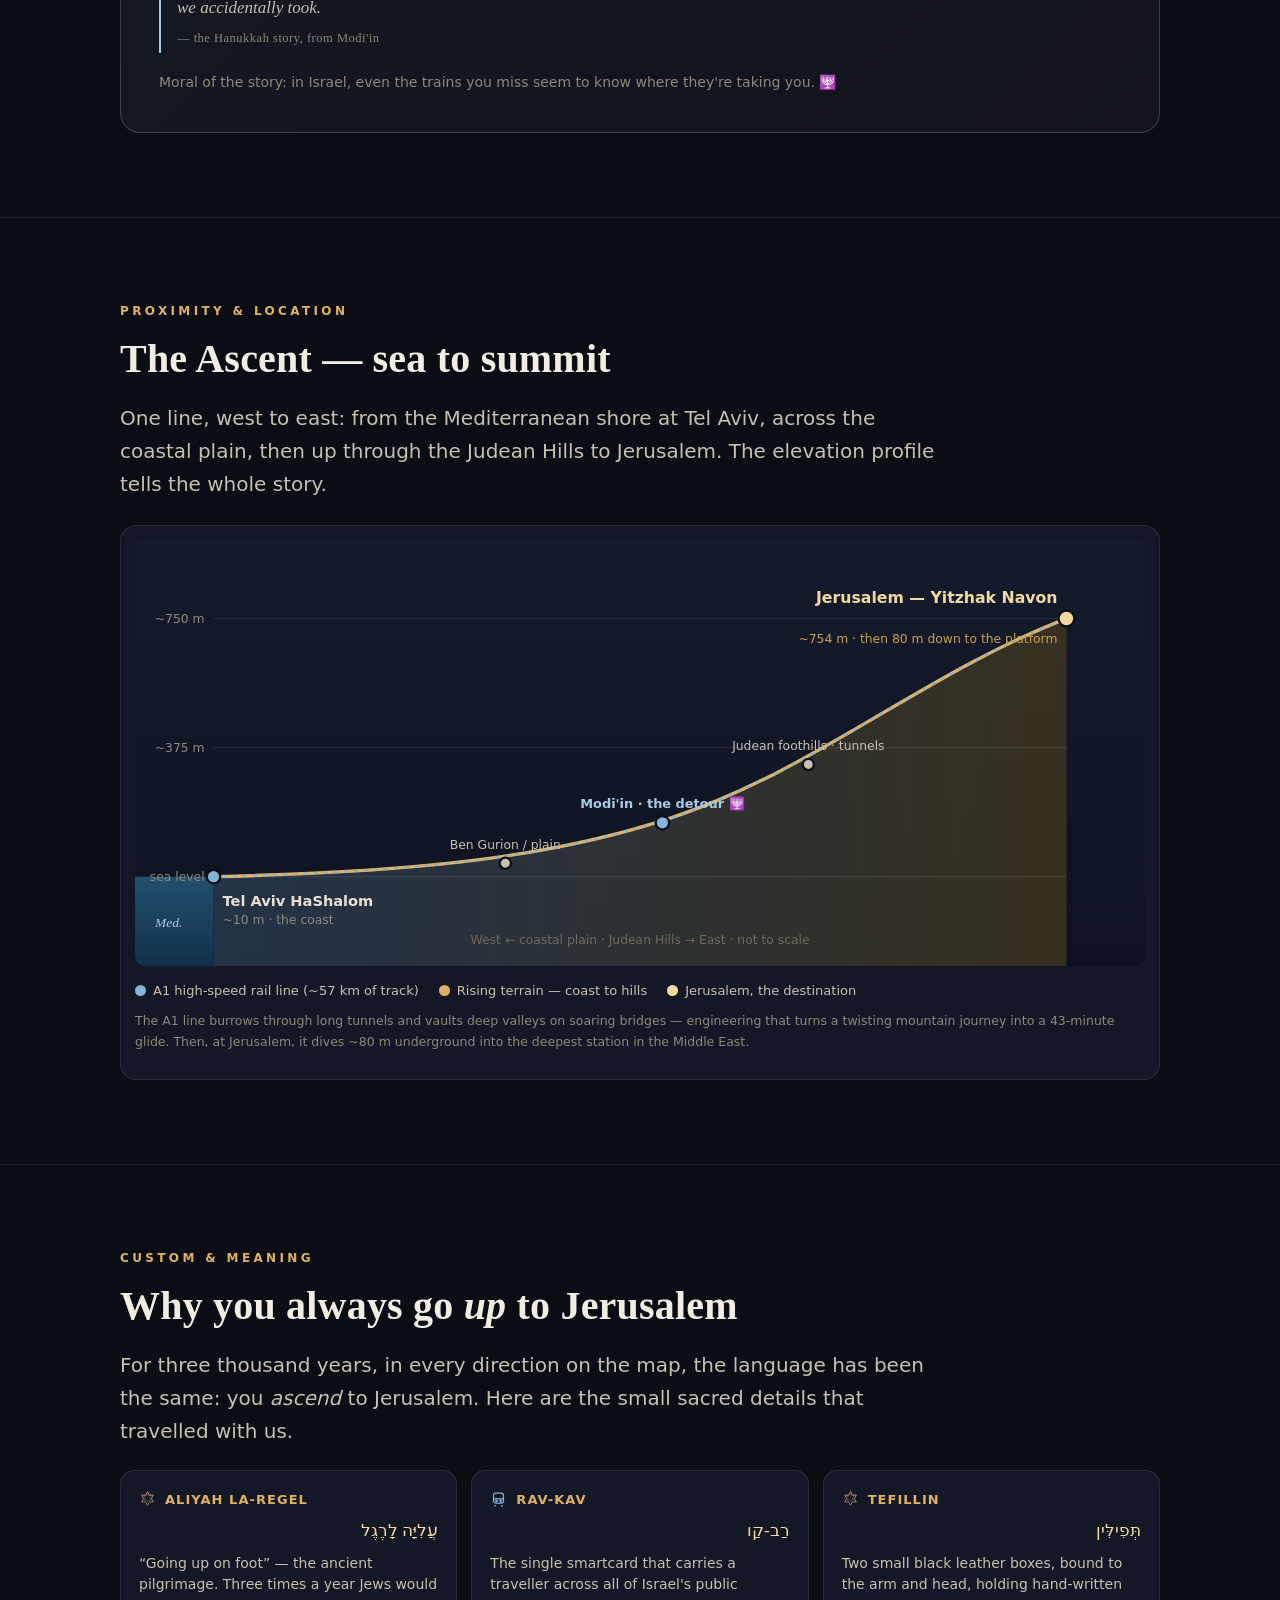
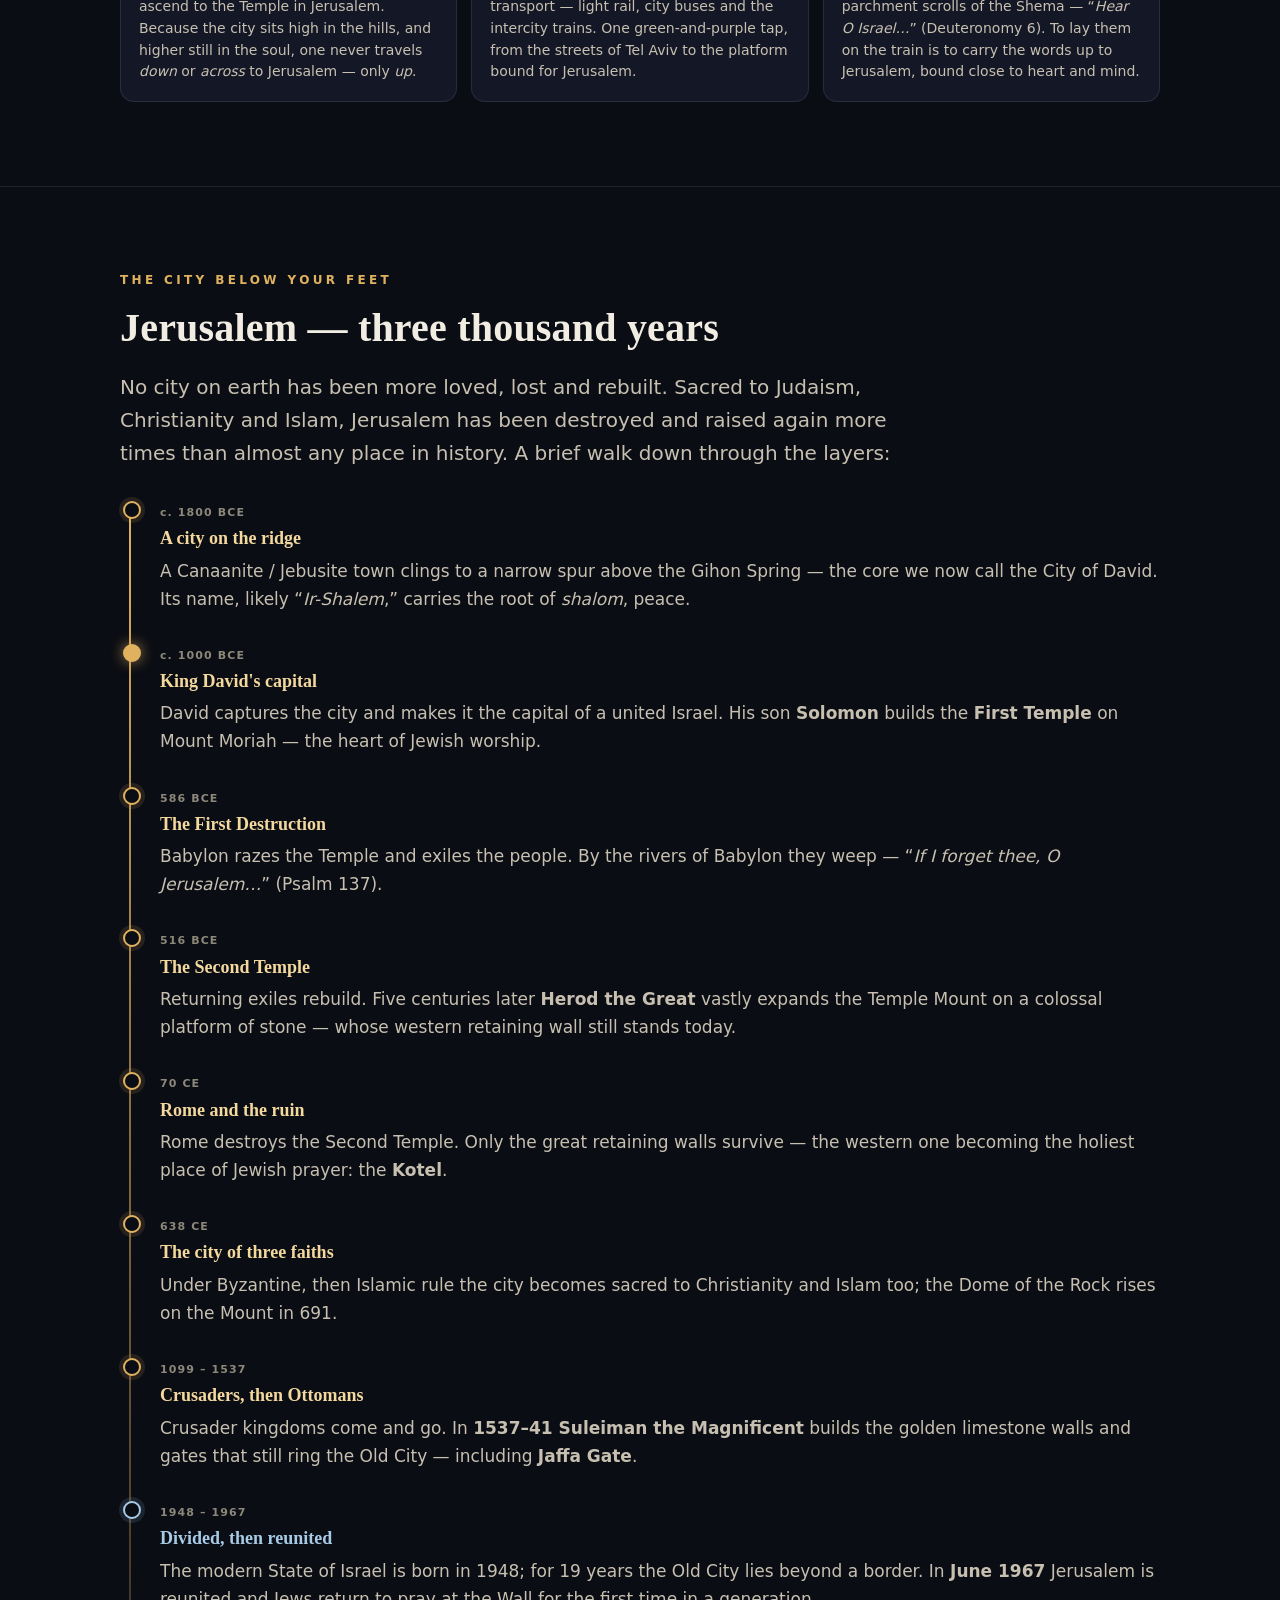
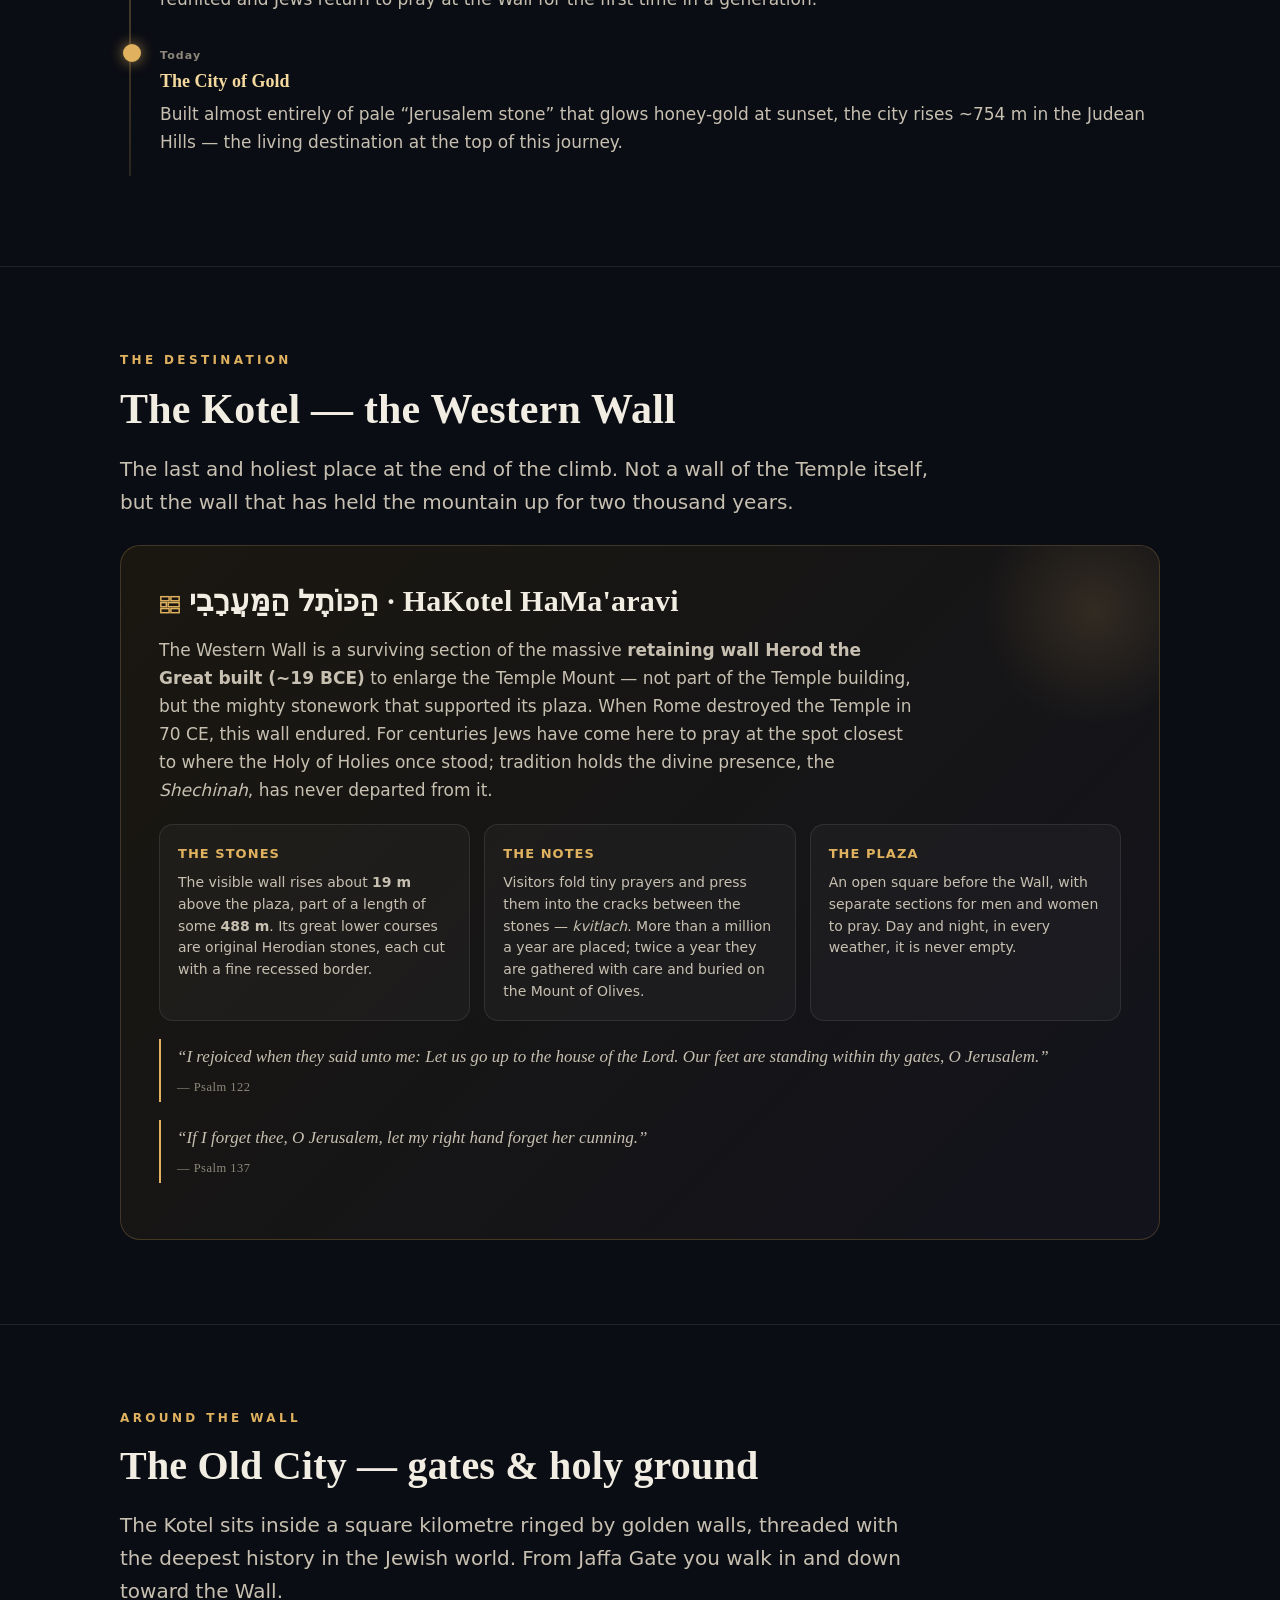
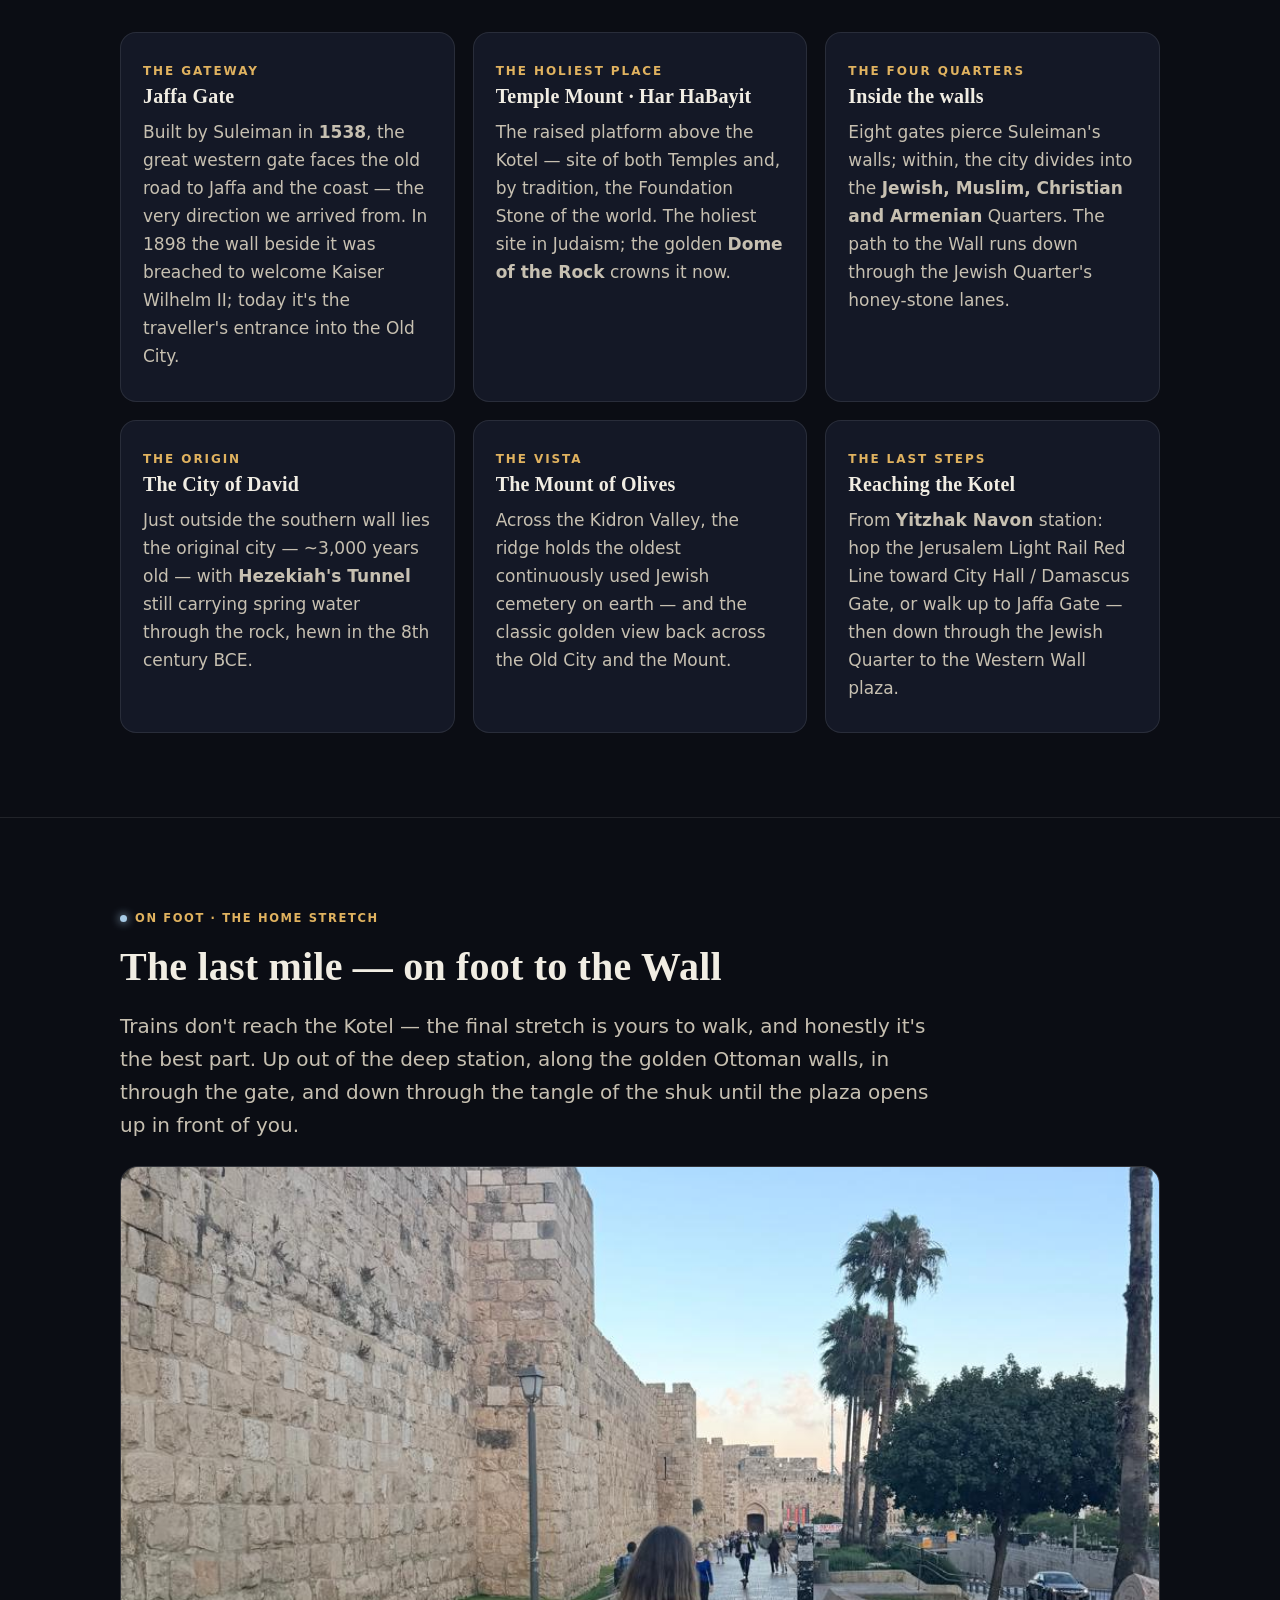
==== commit 6385ad29: "The Old City on foot + a richer Wall + interactive, more playful voice - New 'The Last Mile' section" ====
--- a/jerusalem-tour/index.html
+++ b/jerusalem-tour/index.html
@@ -200,7 +200,24 @@
   #lightbox.on{display:flex}
   #lightbox img{max-width:96vw;max-height:82vh;border-radius:10px;box-shadow:0 20px 60px rgba(0,0,0,.6)}
   #lightbox .lbcap{color:var(--ink2);font-size:13.5px;margin-top:14px;max-width:72ch;text-align:center}
-  #lightbox .lbx{position:absolute;top:16px;right:20px;color:var(--ink2);font-size:30px;line-height:1}
+  #lightbox .lbx{position:absolute;top:16px;right:20px;color:var(--ink2);font-size:34px;line-height:1;cursor:pointer;background:none;border:0}
+  #lightbox .lbcount{color:var(--muted);font-size:12px;letter-spacing:.16em;margin-top:6px}
+  .lbnav{position:absolute;top:50%;transform:translateY(-50%);z-index:2;background:rgba(255,255,255,.06);
+    border:1px solid var(--line2);color:var(--ink);width:52px;height:52px;border-radius:50%;font-size:30px;line-height:1;
+    cursor:pointer;display:flex;align-items:center;justify-content:center;transition:background .2s,transform .2s}
+  .lbnav:hover{background:rgba(224,178,95,.22);transform:translateY(-50%) scale(1.08)}
+  .lbprev{left:clamp(8px,3vw,32px)} .lbnext{right:clamp(8px,3vw,32px)}
+  @media(max-width:560px){.lbnav{width:44px;height:44px;font-size:24px}}
+
+  /* note-in-the-wall chips */
+  .kvit{background:linear-gradient(135deg,#f3ecd8,#e5d8b8);color:#3a2f18;font-family:var(--serif);font-size:13px;
+    padding:8px 12px;border-radius:3px 8px 4px 9px;max-width:220px;box-shadow:0 4px 12px rgba(0,0,0,.4);
+    transform:rotate(-1.4deg) translateY(8px);opacity:0;transition:opacity .45s ease,transform .45s ease;
+    border-left:2px solid rgba(202,160,73,.5);word-break:break-word;line-height:1.35}
+  .kvit:nth-child(even){transform:rotate(1.6deg) translateY(8px)}
+  .kvit.in{opacity:1;transform:rotate(-1.4deg) translateY(0)}
+  .kvit.in:nth-child(even){transform:rotate(1.6deg) translateY(0)}
+  .kvit.seed{opacity:.72}
 
   .js .reveal{opacity:0;transform:translateY(18px);transition:opacity .7s ease,transform .7s ease}
   .js .reveal.in{opacity:1;transform:none}
@@ -242,6 +259,7 @@
       <a href="#history">3,000 Years</a>
       <a href="#kotel">The Kotel</a>
       <a href="#oldcity">The Old City</a>
+      <a href="#walk">The Last Mile</a>
       <a href="#atwall">At the Wall</a>
       <a href="#gallery">Gallery</a>
       <a href="#visit">To the Wall</a>
@@ -283,17 +301,18 @@
 <!-- STAT BAND -->
 <section class="stats" id="journey">
   <div class="wrap reveal">
-    <p class="eyebrow">The Journey at a Glance</p>
-    <h2 style="margin:0 0 6px;font-size:clamp(24px,4vw,36px)">From sea level to the City of Gold</h2>
-    <p class="lede">Two cities, ~54 kilometres apart, joined by one of the most dramatic short train rides on earth — a climb from the Mediterranean shore up into the Judean Hills.</p>
+    <p class="eyebrow">The Trip · by the numbers</p>
+    <h2 style="margin:0 0 6px;font-size:clamp(24px,4vw,36px)">From flip-flops on the beach to the City of Gold</h2>
+    <p class="lede">Two cities, ~54 km apart, joined by one of the most dramatic short train rides on earth — a climb from the Mediterranean shore straight up into the Judean Hills. (Assuming you catch the train. More on that later. 🙈)</p>
     <div class="statgrid">
       <div class="stat"><div class="num">~54<span style="font-size:.5em"> km</span></div><div class="lab">Tel Aviv → Jerusalem</div></div>
       <div class="stat sky"><div class="num">43<span style="font-size:.5em"> min</span></div><div class="lab">Direct high-speed ride</div></div>
       <div class="stat"><div class="num">~754<span style="font-size:.5em"> m</span></div><div class="lab">Jerusalem's elevation</div></div>
       <div class="stat sky"><div class="num">~80<span style="font-size:.5em"> m</span></div><div class="lab">Navon station — underground</div></div>
       <div class="stat"><div class="num">3,000<span style="font-size:.5em"> yrs</span></div><div class="lab">Of Jerusalem history</div></div>
-    </div>
-    <p class="maptip">Numbers are approximate — the deep-dive is in <a href="#map">The Ascent</a> and <a href="#history">3,000 Years</a> below.</p>
+      <div class="stat" style="border-color:rgba(207,111,116,.35)"><div class="num" style="color:var(--rose)">4+<span style="font-size:.5em"> 🙈</span></div><div class="lab">Trains missed this week<br><span style="color:var(--muted);font-size:11px">(we stopped counting)</span></div></div>
+    </div>
+    <p class="maptip">Numbers are approximate and the vibe is affectionate — the real deep-dive is in <a href="#map">The Ascent</a> and <a href="#history">3,000 Years</a> below.</p>
   </div>
 </section>
 
@@ -558,12 +577,42 @@
 
 <hr class="divider" />
 
+<!-- THE LAST MILE -->
+<section id="walk">
+  <div class="wrap">
+    <span class="stamp reveal">On foot · the home stretch</span>
+    <h2 class="reveal" style="font-size:clamp(26px,4.4vw,40px);margin:.1em 0">The last mile — on foot to the Wall</h2>
+    <p class="lede reveal">Trains don't reach the Kotel — the final stretch is yours to walk, and honestly it's the best part. Up out of the deep station, along the golden Ottoman walls, in through the gate, and down through the tangle of the shuk until the plaza opens up in front of you.</p>
+    <div class="field reveal" style="margin-top:24px">
+      <div class="lead">
+        <img data-lb data-cap="Walking the last stretch along Suleiman's golden Old City walls toward Jaffa Gate at dusk." src="./img/oldcity-walk-jaffa.jpg" alt="Walking toward Jaffa Gate along the Old City walls at dusk">
+        <div class="cap"><span class="loc">Along the walls · to Jaffa Gate</span><h3>Following 500-year-old stone</h3>
+          <p>The honey-coloured ramparts on your left were raised by Suleiman the Magnificent in the 1530s. Follow them and they funnel you straight to <b>Jaffa Gate</b> — the traveller's door into the Old City, facing the road home to the coast.</p></div>
+      </div>
+      <div class="two">
+        <div class="ph"><img data-lb data-cap="Down the deep travelator at Navon station, into the blue-lit tunnel — up and out toward the streets of Jerusalem." src="./img/navon-escalator-descent.jpg" alt="Riding the deep travelator at Navon station">
+          <div class="d"><span class="loc">Out of the mountain</span><b>First, escape the deepest station on earth.</b> A long blue-lit ride through the tunnel just to reach street level — ~80 m of Jerusalem bedrock between the platform and the sky. Then: daylight, and the Old City.</div></div>
+        <div class="ph"><img data-lb data-cap="A quiet overlook of the Jerusalem Archaeological Park — the Temple Mount's southern wall, cypress trees, and the Mount of Olives beyond at dusk." src="./img/oldcity-overlook.jpg" alt="Overlook of the archaeological park and Temple Mount at dusk">
+          <div class="d"><span class="loc">First glimpse · Har HaBayit</span><b>And there it is.</b> The southern wall of the <b>Temple Mount</b>, the ancient stones of the Archaeological Park, cypress trees, and — rising behind — the <b>Mount of Olives</b>, its slopes silver in the last light. 3,000 years, all in one glance.</div></div>
+      </div>
+      <div class="two">
+        <div class="ph"><img data-lb data-cap="The family in the Old City shuk — stalls of tallitot and souvenirs, the 'Western Wall' sign pointing the way." src="./img/oldcity-shuk-family.jpg" alt="Family selfie in the Old City market">
+          <div class="d"><span class="loc">Through the shuk</span><b>The fun, chaotic bit.</b> Prayer shawls, spice, jewellery and “this way to the Kotel” signs in three alphabets. You wind downhill through the market, dodging carts, following the crowd — everyone's heading to the same place.</div></div>
+        <div class="ph"><img data-lb data-cap="A vaulted, lantern-lit stone alley deep in the Old City, yeshiva students gathered down the lane." src="./img/oldcity-alley.jpg" alt="A vaulted stone alley in the Old City">
+          <div class="d"><span class="loc">The old, old lanes</span><b>Then it goes quiet.</b> Off the main drag, the shuk gives way to hushed vaulted passages worn smooth by a thousand years of footsteps — a single lantern, cool stone, and the hum of the plaza somewhere just ahead.</div></div>
+      </div>
+    </div>
+  </div>
+</section>
+
+<hr class="divider" />
+
 <!-- AT THE WALL -->
 <section id="atwall">
   <div class="wrap">
     <span class="stamp reveal">Journey's end · at the Kotel</span>
-    <h2 class="reveal" style="font-size:clamp(28px,5vw,46px);margin:.1em 0">We made it to the Wall</h2>
-    <p class="lede reveal">From the shore of Tel Aviv to the stones of the Kotel — the ascent complete. As dusk fell over the Old City and the Israeli flag caught the last light, the family stood together at the holiest place in the Jewish world.</p>
+    <h2 class="reveal" style="font-size:clamp(28px,5vw,46px);margin:.1em 0">We made it to the Wall 🕊️</h2>
+    <p class="lede reveal">Beach sandals to sacred stones in one afternoon. As dusk turned the Old City gold and the flag snapped in the evening wind, the whole family stood together at the holiest place in the Jewish world — and every missed train suddenly felt completely worth it.</p>
     <div class="field reveal" style="margin-top:24px">
       <div class="lead">
         <img data-lb data-cap="The Sacharowitz family at the Western Wall at dusk, the Israeli flag flying over the golden Herodian stones — 7 July 2026." src="./img/kotel-family.jpg" alt="The Sacharowitz family together at the Western Wall at dusk">
@@ -571,12 +620,36 @@
           <p>Behind them rise the great Herodian ashlars — 2,000 years old — glowing gold under the plaza lights, the flag of Israel above the Wall. The end of the climb, and the reason for every missed train along the way.</p></div>
       </div>
       <div class="two">
+        <div class="ph"><img data-lb data-cap="Daughter and dad at the Western Wall plaza at dusk, the flag flying above the golden stones." src="./img/kotel-daughter-dad.jpg" alt="Daughter and dad at the Western Wall at dusk">
+          <div class="d"><span class="loc">Father &amp; daughter</span><b>One for the ages.</b> Golden stone, blue-and-white flag, that end-of-day light doing all the work. Some selfies you keep forever — this is one of them.</div></div>
+        <div class="ph"><img data-lb data-cap="Dad's selfie beneath the flag at the Western Wall plaza at dusk." src="./img/kotel-dad-solo.jpg" alt="Selfie at the Western Wall beneath the Israeli flag">
+          <div class="d"><span class="loc">Under the flag</span><b>A quiet moment.</b> Standing in the plaza as the lamps flicker on, the Wall glowing behind, the flag overhead — the kind of pause that makes a whole trip land.</div></div>
+      </div>
+      <div class="lead" style="margin-top:16px">
+        <img data-lb data-cap="Looking up the towering length of the Western Wall — caper bushes rooted in the cracks, worshippers with prayer books at its base." src="./img/kotel-wall-length.jpg" alt="The towering length of the Western Wall with worshippers at its base">
+        <div class="cap"><span class="loc">The scale of it</span><h3>Bigger than any photo</h3>
+          <p>Stand at the base and look up: courses of Herodian stone soaring overhead, wild caper bushes rooted in the seams, and beside you people swaying quietly over worn prayer books. Two thousand years, still holding up the mountain.</p></div>
+      </div>
+      <div class="two">
         <div class="ph"><img data-lb data-cap="Laying tefillin at the Western Wall — the head-box and arm-strap bound, a hand on the ancient stones." src="./img/kotel-tefillin.jpg" alt="Laying tefillin at the Western Wall">
-          <div class="d"><span class="loc">A Prayer at the Wall</span><b>Bound to the stones.</b> The words carried up from the train, now laid at the Wall itself — tefillin on the head and arm, a hand pressed to the very stones that have held the mountain up for two millennia.</div></div>
-        <div class="ph"><img data-lb data-cap="A hand wound in tefillin straps against the Western Wall, with kvitlach — folded prayer notes — pressed into every crack." src="./img/kotel-hand-notes.jpg" alt="Hand with tefillin against the Wall, prayer notes in the cracks">
-          <div class="d"><span class="loc">Kvitlach · the notes</span><b>Into the cracks.</b> Look closely: every seam is packed with folded prayers — <em>kvitlach</em> — left by pilgrims from across the world. Over a million a year, gathered twice yearly and buried with honour on the Mount of Olives.</div></div>
-      </div>
-    </div>
+          <div class="d"><span class="loc">A prayer at the Wall</span><b>Bound to the stones.</b> The words carried up from the train, now laid at the Wall itself — tefillin on the head and arm, a hand pressed to the very stones that have stood since the Second Temple.</div></div>
+        <div class="ph"><img data-lb data-cap="A hand wound in tefillin against the Western Wall, kvitlach — folded prayer notes — packed into a long crack, a bright yellow one among them." src="./img/kotel-notes-crack.jpg" alt="Hand and tefillin at the Wall, prayer notes packed in a crack">
+          <div class="d"><span class="loc">Kvitlach · the notes</span><b>Into the cracks.</b> Look closely — every seam is stuffed with folded prayers, left by pilgrims from across the world. Over a <b>million a year</b>; twice a year they're gathered with honour and buried on the Mount of Olives.</div></div>
+      </div>
+    </div>
+
+    <!-- interactive: leave your own note -->
+    <div class="kotel reveal" id="notewidget" style="margin-top:28px">
+      <h3><svg class="star" style="width:20px;height:20px"><use href="#wall"/></svg> Leave your own note in the Wall</h3>
+      <p style="color:var(--ink2);max-width:64ch">Can't be there in person? Write a wish, a name, a blessing — and tuck it into the stones. (It stays right here in your browser; nothing is sent anywhere.)</p>
+      <div style="display:flex;flex-wrap:wrap;gap:10px;margin-top:14px">
+        <input id="noteInput" type="text" maxlength="120" placeholder="Type your prayer or wish…" aria-label="Your note for the Wall"
+          style="flex:1;min-width:220px;background:rgba(255,255,255,.05);border:1px solid var(--line2);border-radius:999px;padding:12px 18px;color:var(--ink);font-family:var(--sans);font-size:15px;outline:none">
+        <button id="noteBtn" style="background:linear-gradient(135deg,var(--gold2),var(--deepgold));color:#2a1e08;border:1px solid var(--gold);border-radius:999px;padding:12px 22px;font-weight:600;font-family:var(--sans);font-size:15px;cursor:pointer">Place it in the Wall →</button>
+      </div>
+      <div id="noteWall" style="display:flex;flex-wrap:wrap;gap:9px;margin-top:18px" aria-live="polite"></div>
+    </div>
+
     <blockquote class="quote reveal" style="max-width:70ch;margin-top:26px">“Our feet are standing within thy gates, O Jerusalem.”<cite>— Psalm 122 · the pilgrim's arrival</cite></blockquote>
   </div>
 </section>
@@ -607,6 +680,15 @@
       <figure class="g"><img data-lb data-cap="The Sacharowitz family at the Western Wall at dusk, the flag flying." src="./img/kotel-family.jpg" alt="Family at the Western Wall" loading="lazy"><figcaption>Together at the Kotel</figcaption></figure>
       <figure class="g"><img data-lb data-cap="Laying tefillin at the Western Wall, a hand on the ancient stones." src="./img/kotel-tefillin.jpg" alt="Tefillin at the Wall" loading="lazy"><figcaption>A prayer at the Wall</figcaption></figure>
       <figure class="g"><img data-lb data-cap="Hand in tefillin against the Wall, prayer notes in every crack." src="./img/kotel-hand-notes.jpg" alt="Hand and notes at the Wall" loading="lazy"><figcaption>Kvitlach in the cracks</figcaption></figure>
+      <figure class="g"><img data-lb data-cap="Riding the deep travelator up and out of Navon station." src="./img/navon-escalator-descent.jpg" alt="Travelator at Navon" loading="lazy"><figcaption>Out of the mountain</figcaption></figure>
+      <figure class="g"><img data-lb data-cap="Walking the last stretch to Jaffa Gate along the Old City walls." src="./img/oldcity-walk-jaffa.jpg" alt="Walking to Jaffa Gate" loading="lazy"><figcaption>The last mile · to Jaffa Gate</figcaption></figure>
+      <figure class="g"><img data-lb data-cap="Overlook of the Temple Mount's southern wall and the Mount of Olives at dusk." src="./img/oldcity-overlook.jpg" alt="Overlook of the Old City" loading="lazy"><figcaption>First glimpse of the Mount</figcaption></figure>
+      <figure class="g"><img data-lb data-cap="The family in the Old City shuk on the way to the Kotel." src="./img/oldcity-shuk-family.jpg" alt="Family in the shuk" loading="lazy"><figcaption>Through the shuk</figcaption></figure>
+      <figure class="g"><img data-lb data-cap="A vaulted, lantern-lit alley in the Old City." src="./img/oldcity-alley.jpg" alt="Old City alley" loading="lazy"><figcaption>The old, old lanes</figcaption></figure>
+      <figure class="g"><img data-lb data-cap="Daughter and dad at the Western Wall at dusk." src="./img/kotel-daughter-dad.jpg" alt="Daughter and dad at the Wall" loading="lazy"><figcaption>Father &amp; daughter · at the Wall</figcaption></figure>
+      <figure class="g"><img data-lb data-cap="Selfie beneath the flag at the Western Wall plaza." src="./img/kotel-dad-solo.jpg" alt="Selfie at the Wall" loading="lazy"><figcaption>Under the flag</figcaption></figure>
+      <figure class="g"><img data-lb data-cap="Looking up the towering length of the Western Wall." src="./img/kotel-wall-length.jpg" alt="The length of the Western Wall" loading="lazy"><figcaption>The scale of the Wall</figcaption></figure>
+      <figure class="g"><img data-lb data-cap="A hand and tefillin at the Wall, kvitlach packed into a long crack." src="./img/kotel-notes-crack.jpg" alt="Notes in a crack of the Wall" loading="lazy"><figcaption>A crack full of prayers</figcaption></figure>
     </div>
   </div>
 </section>
@@ -649,22 +731,67 @@
 <!-- Lightbox -->
 <div id="lightbox" aria-hidden="true">
   <span class="lbx" aria-hidden="true">×</span>
+  <button class="lbnav lbprev" aria-label="Previous photo">‹</button>
   <img alt="" />
+  <button class="lbnav lbnext" aria-label="Next photo">›</button>
   <div class="lbcap"></div>
+  <div class="lbcount"></div>
 </div>
 
 <script>
   document.documentElement.classList.add('js');
-  // Lightbox
+  // Lightbox with next/prev across all data-lb images
   (function(){
-    var lb=document.getElementById('lightbox'), lbimg=lb.querySelector('img'), lbcap=lb.querySelector('.lbcap');
-    function open(src,cap){lbimg.src=src;lbcap.textContent=cap||'';lb.classList.add('on');lb.setAttribute('aria-hidden','false');}
+    var lb=document.getElementById('lightbox'), lbimg=lb.querySelector('img'), lbcap=lb.querySelector('.lbcap'),
+        lbcount=lb.querySelector('.lbcount');
+    var imgs=[].slice.call(document.querySelectorAll('img[data-lb]')), i=0;
+    function show(n){
+      i=(n+imgs.length)%imgs.length;
+      var el=imgs[i];
+      lbimg.src=el.currentSrc||el.src;
+      lbcap.textContent=el.getAttribute('data-cap')||'';
+      lbcount.textContent=(i+1)+' / '+imgs.length;
+    }
+    function open(n){show(n);lb.classList.add('on');lb.setAttribute('aria-hidden','false');}
     function close(){lb.classList.remove('on');lb.setAttribute('aria-hidden','true');lbimg.src='';}
-    document.querySelectorAll('img[data-lb]').forEach(function(img){
-      img.addEventListener('click',function(){open(img.currentSrc||img.src,img.getAttribute('data-cap'));});
+    imgs.forEach(function(img,n){img.addEventListener('click',function(){open(n);});});
+    lb.querySelector('.lbprev').addEventListener('click',function(e){e.stopPropagation();show(i-1);});
+    lb.querySelector('.lbnext').addEventListener('click',function(e){e.stopPropagation();show(i+1);});
+    lb.addEventListener('click',function(e){if(e.target===lb||e.target===lbimg||e.target.classList.contains('lbx'))close();});
+    document.addEventListener('keydown',function(e){
+      if(!lb.classList.contains('on'))return;
+      if(e.key==='Escape')close();
+      else if(e.key==='ArrowRight')show(i+1);
+      else if(e.key==='ArrowLeft')show(i-1);
     });
-    lb.addEventListener('click',close);
-    document.addEventListener('keydown',function(e){if(e.key==='Escape')close();});
+    // swipe on touch
+    var x0=null;
+    lb.addEventListener('touchstart',function(e){x0=e.touches[0].clientX;},{passive:true});
+    lb.addEventListener('touchend',function(e){
+      if(x0===null)return; var dx=e.changedTouches[0].clientX-x0;
+      if(Math.abs(dx)>44)show(i+(dx<0?1:-1)); x0=null;
+    });
+  })();
+  // Interactive: leave a note in the Wall (client-side only)
+  (function(){
+    var input=document.getElementById('noteInput'), btn=document.getElementById('noteBtn'), wall=document.getElementById('noteWall');
+    if(!input||!btn||!wall)return;
+    var seeds=['Health &amp; happiness for the family','Safe travels home','Peace — shalom · salaam','Gratitude for this day'];
+    function add(text,seed){
+      var n=document.createElement('div');
+      n.className='kvit'+(seed?' seed':'');
+      n.textContent=text;
+      n.title=text;
+      wall.appendChild(n);
+      requestAnimationFrame(function(){n.classList.add('in');});
+    }
+    seeds.forEach(function(s){add(s.replace('&amp;','&'),true);});
+    function place(){
+      var v=(input.value||'').trim(); if(!v)return;
+      add(v,false); input.value=''; input.focus();
+    }
+    btn.addEventListener('click',place);
+    input.addEventListener('keydown',function(e){if(e.key==='Enter')place();});
   })();
   // Reveal on scroll
   (function(){
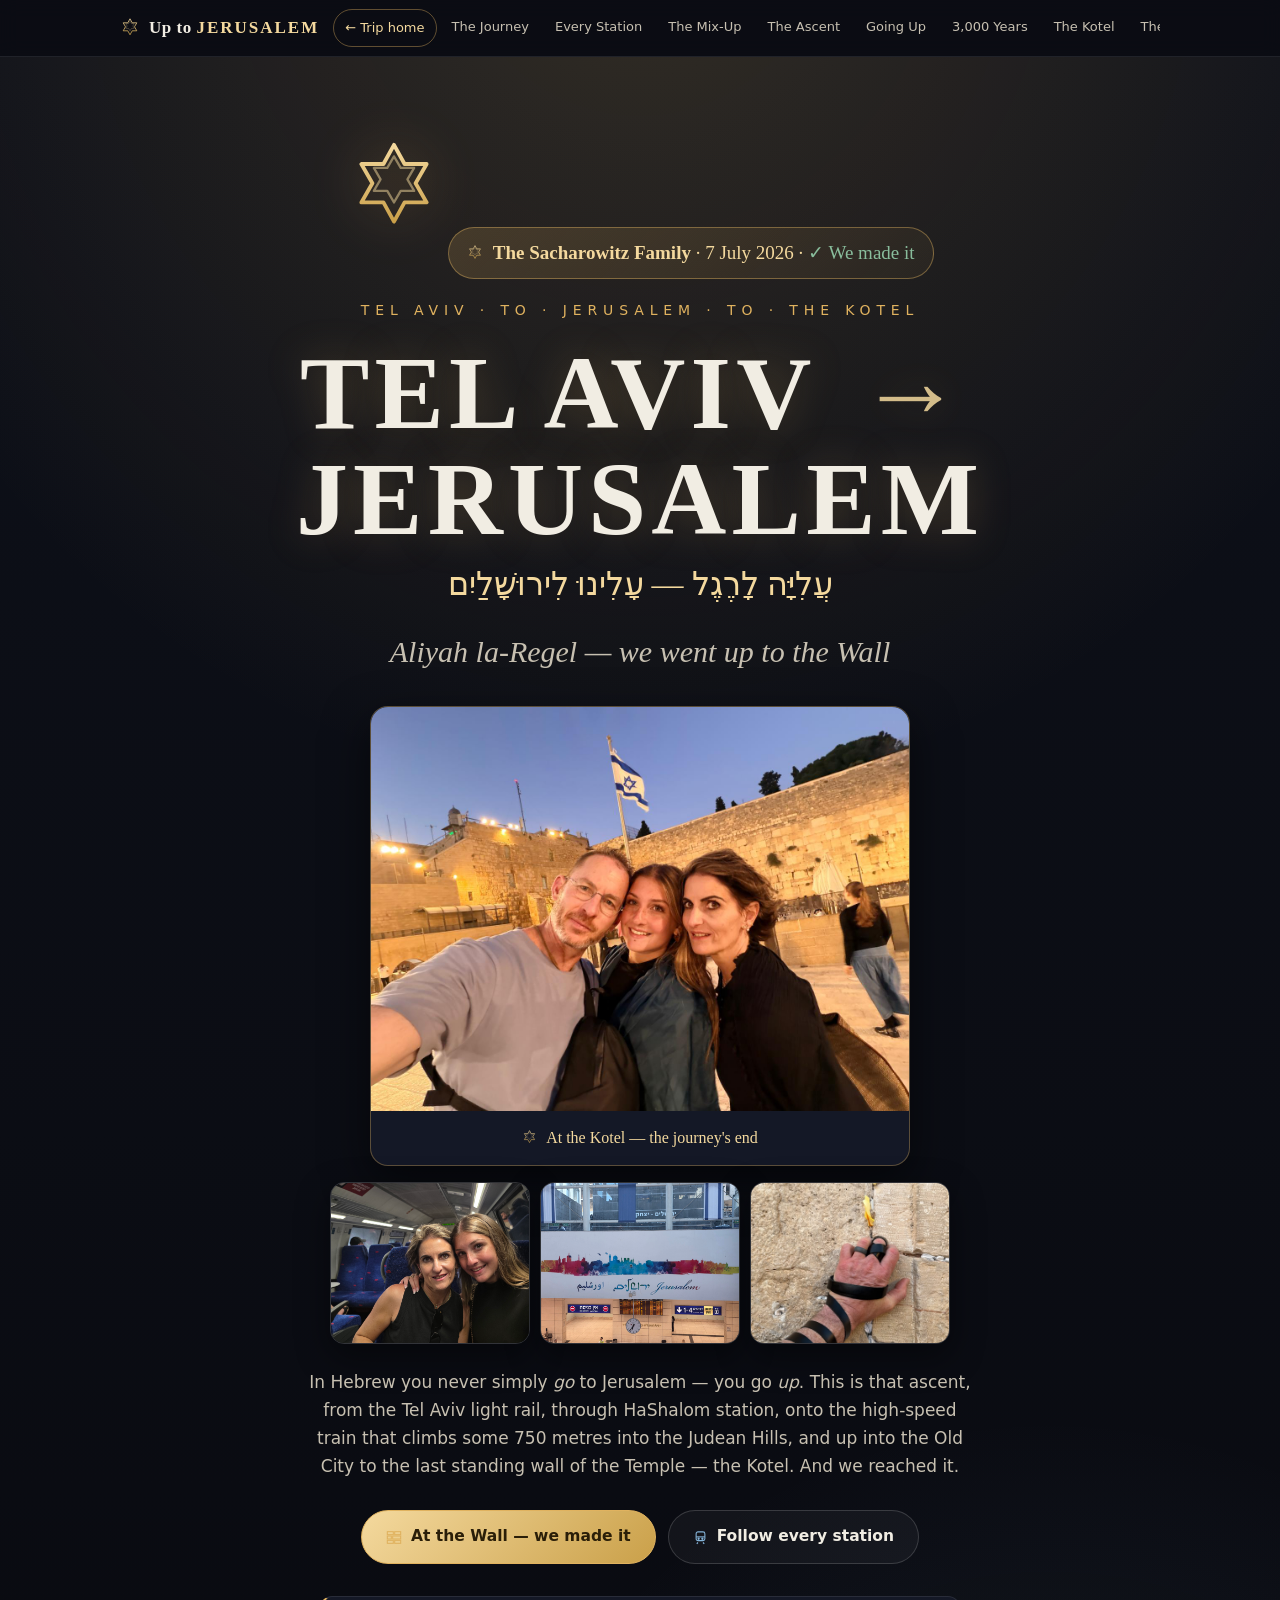
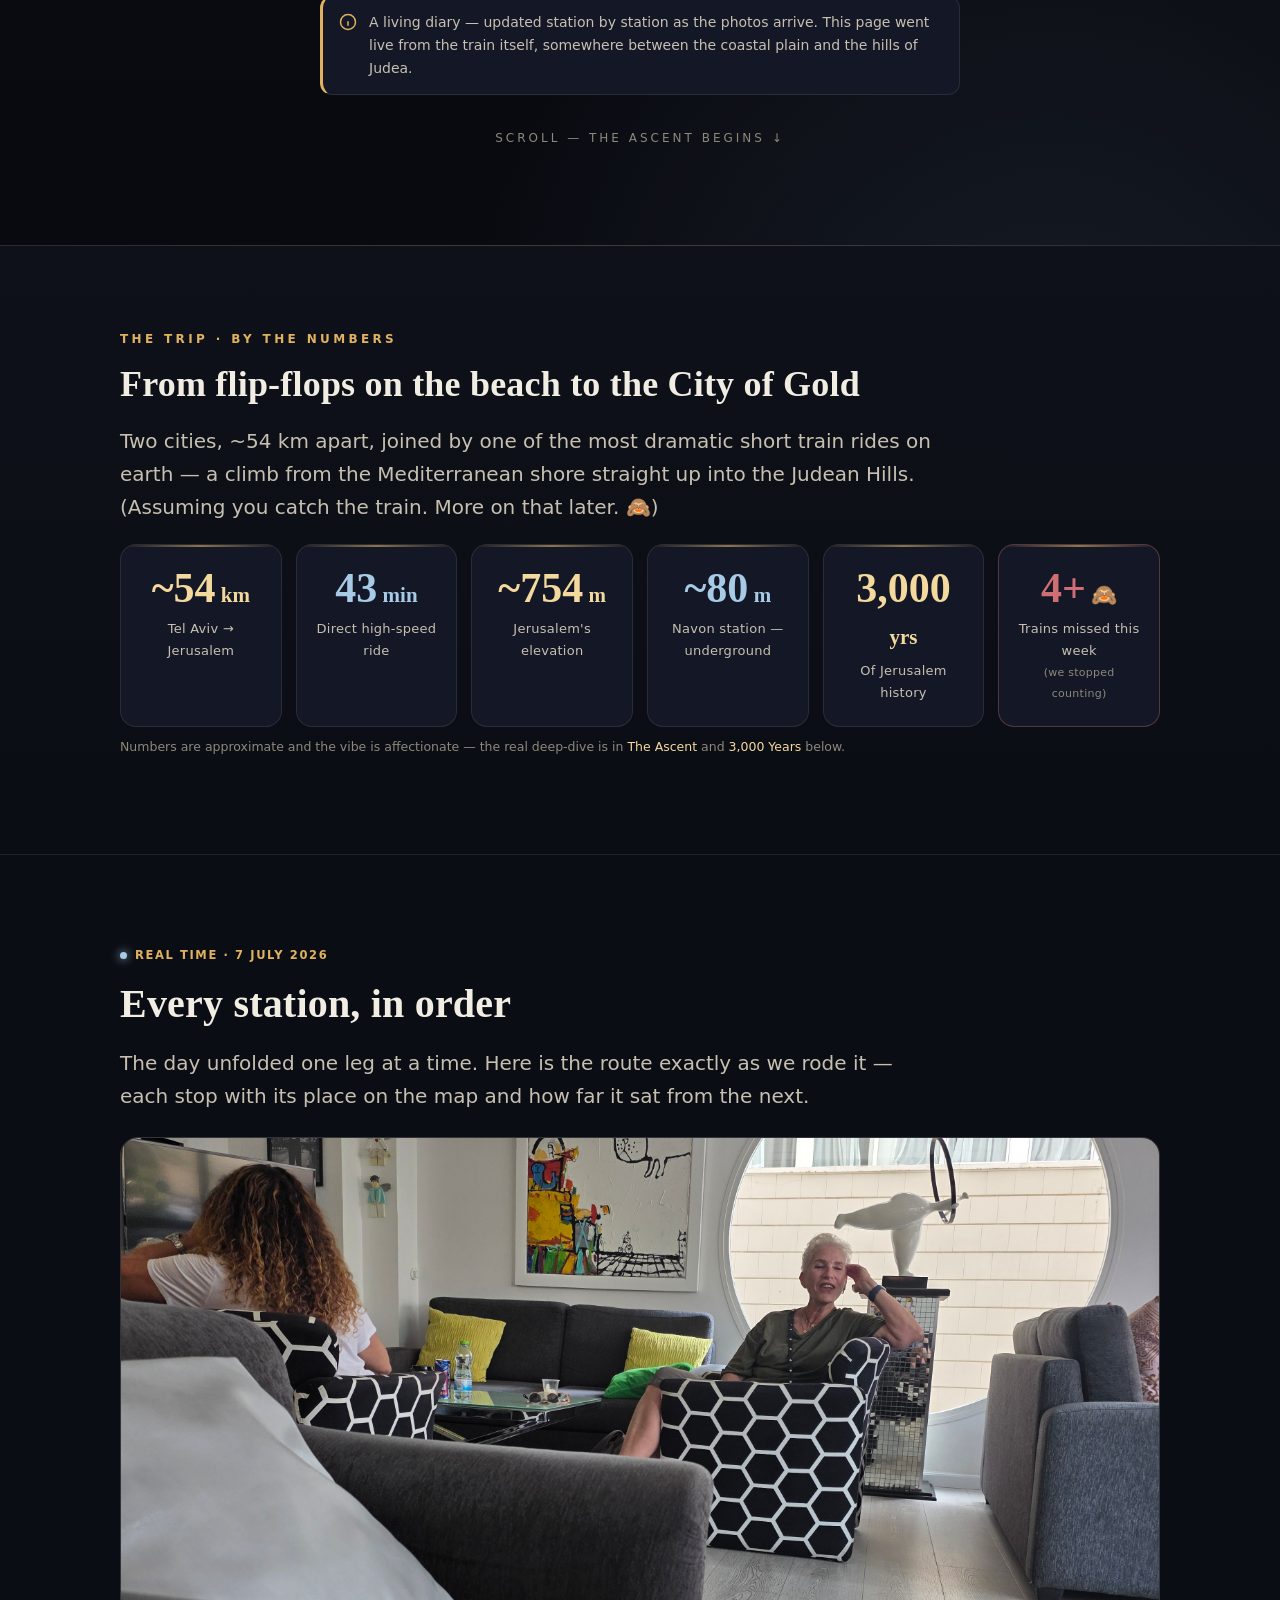
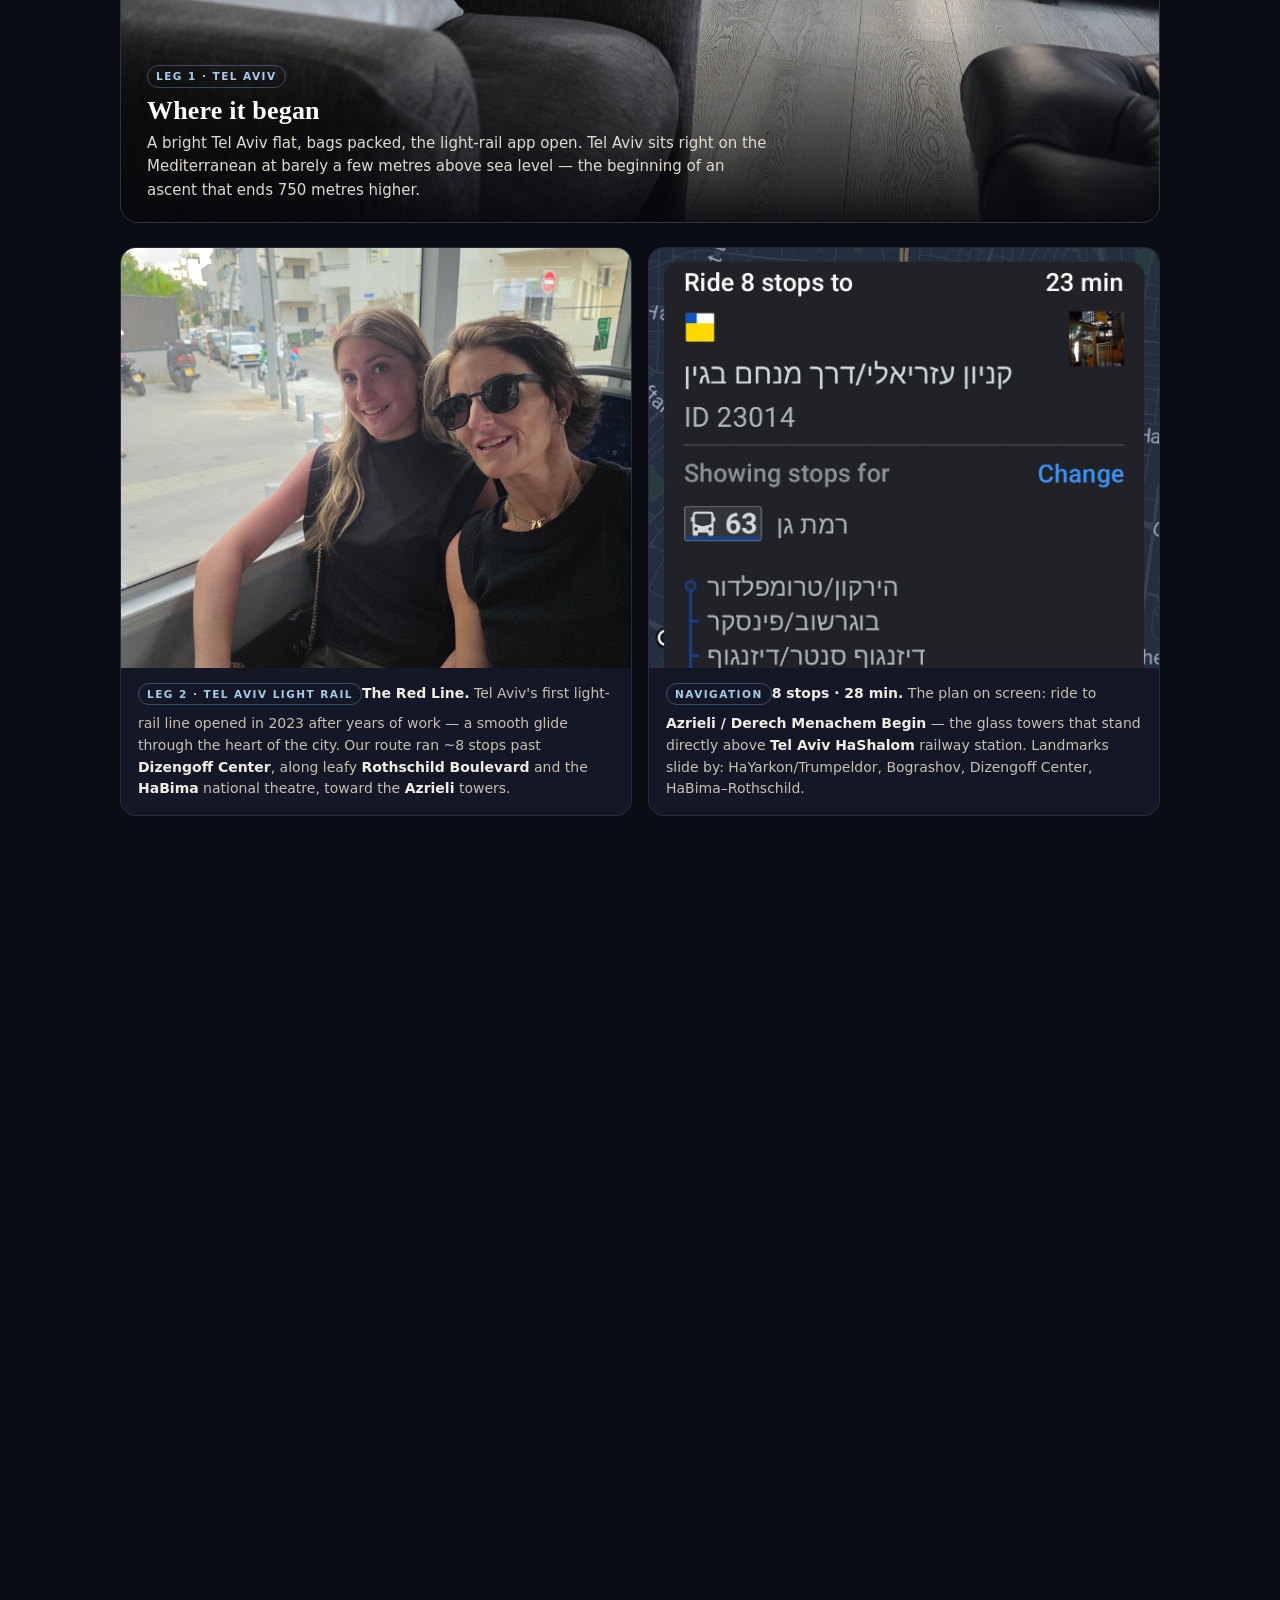
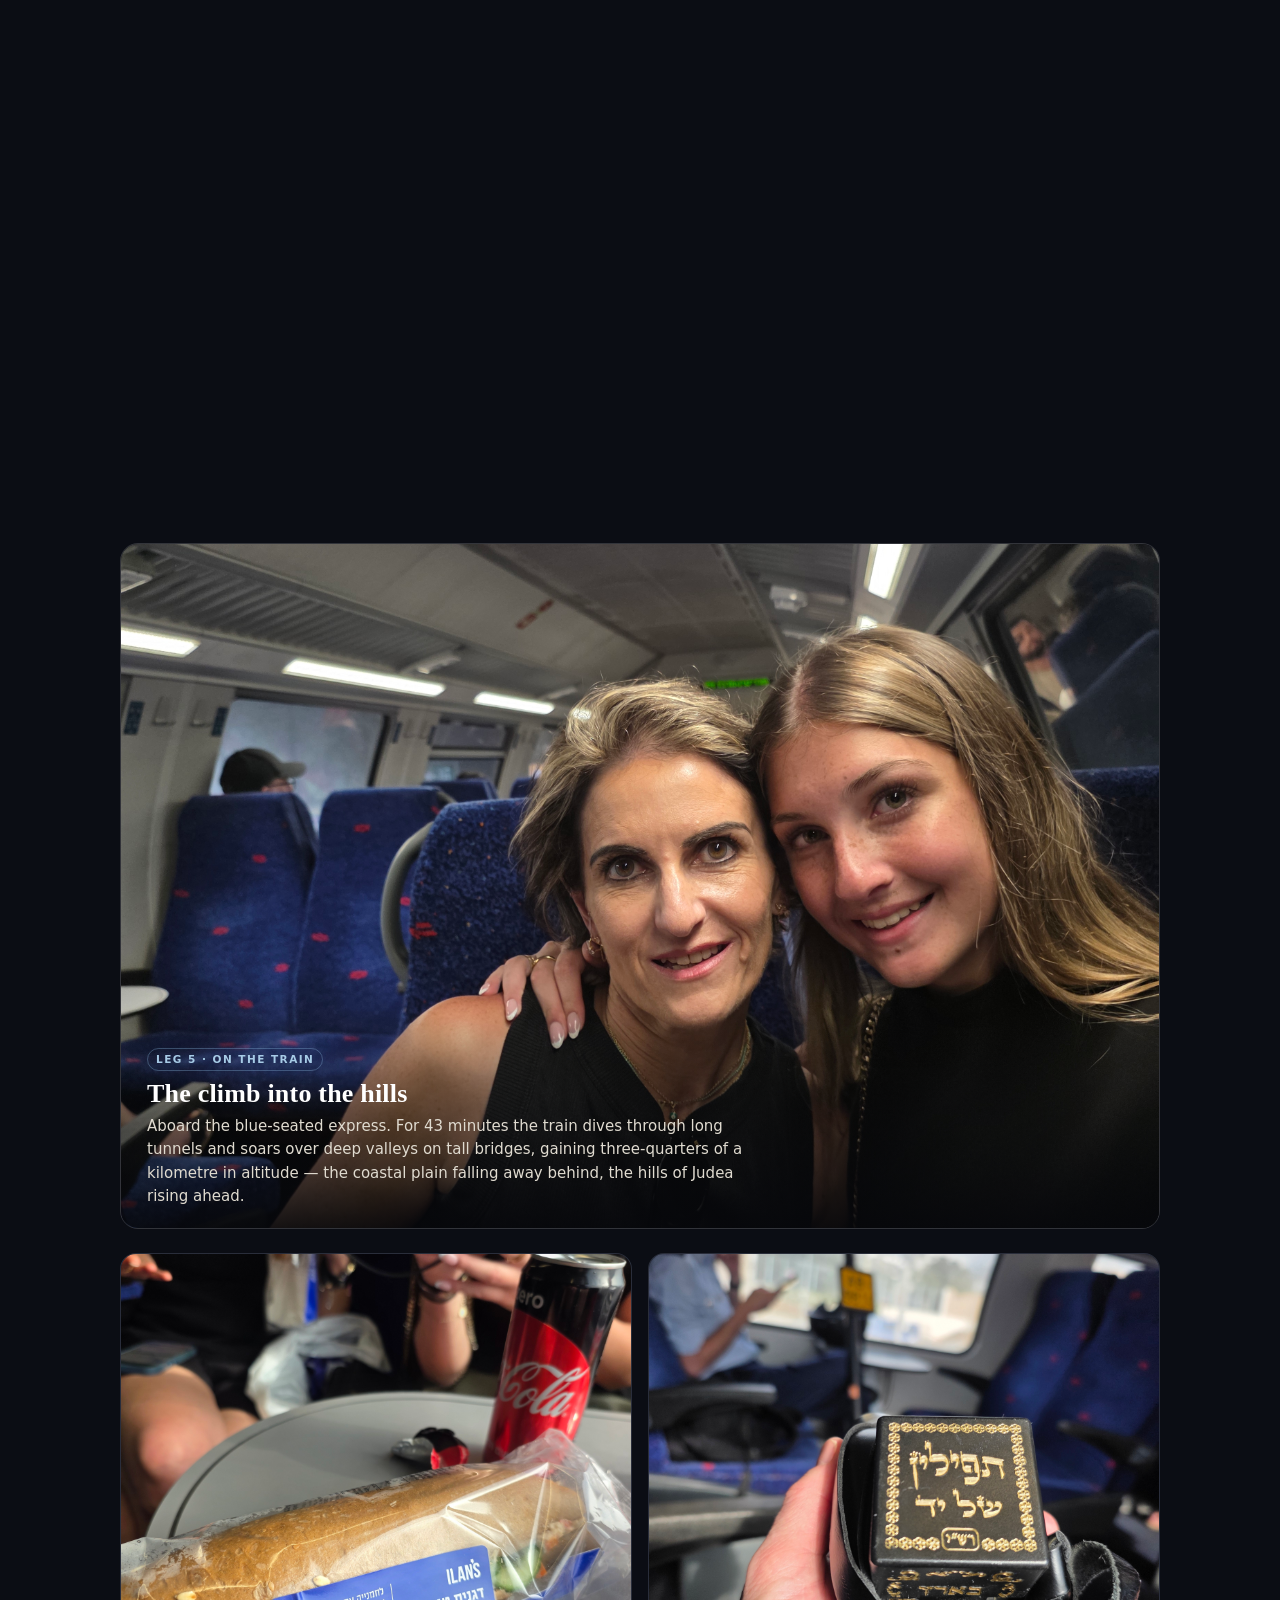
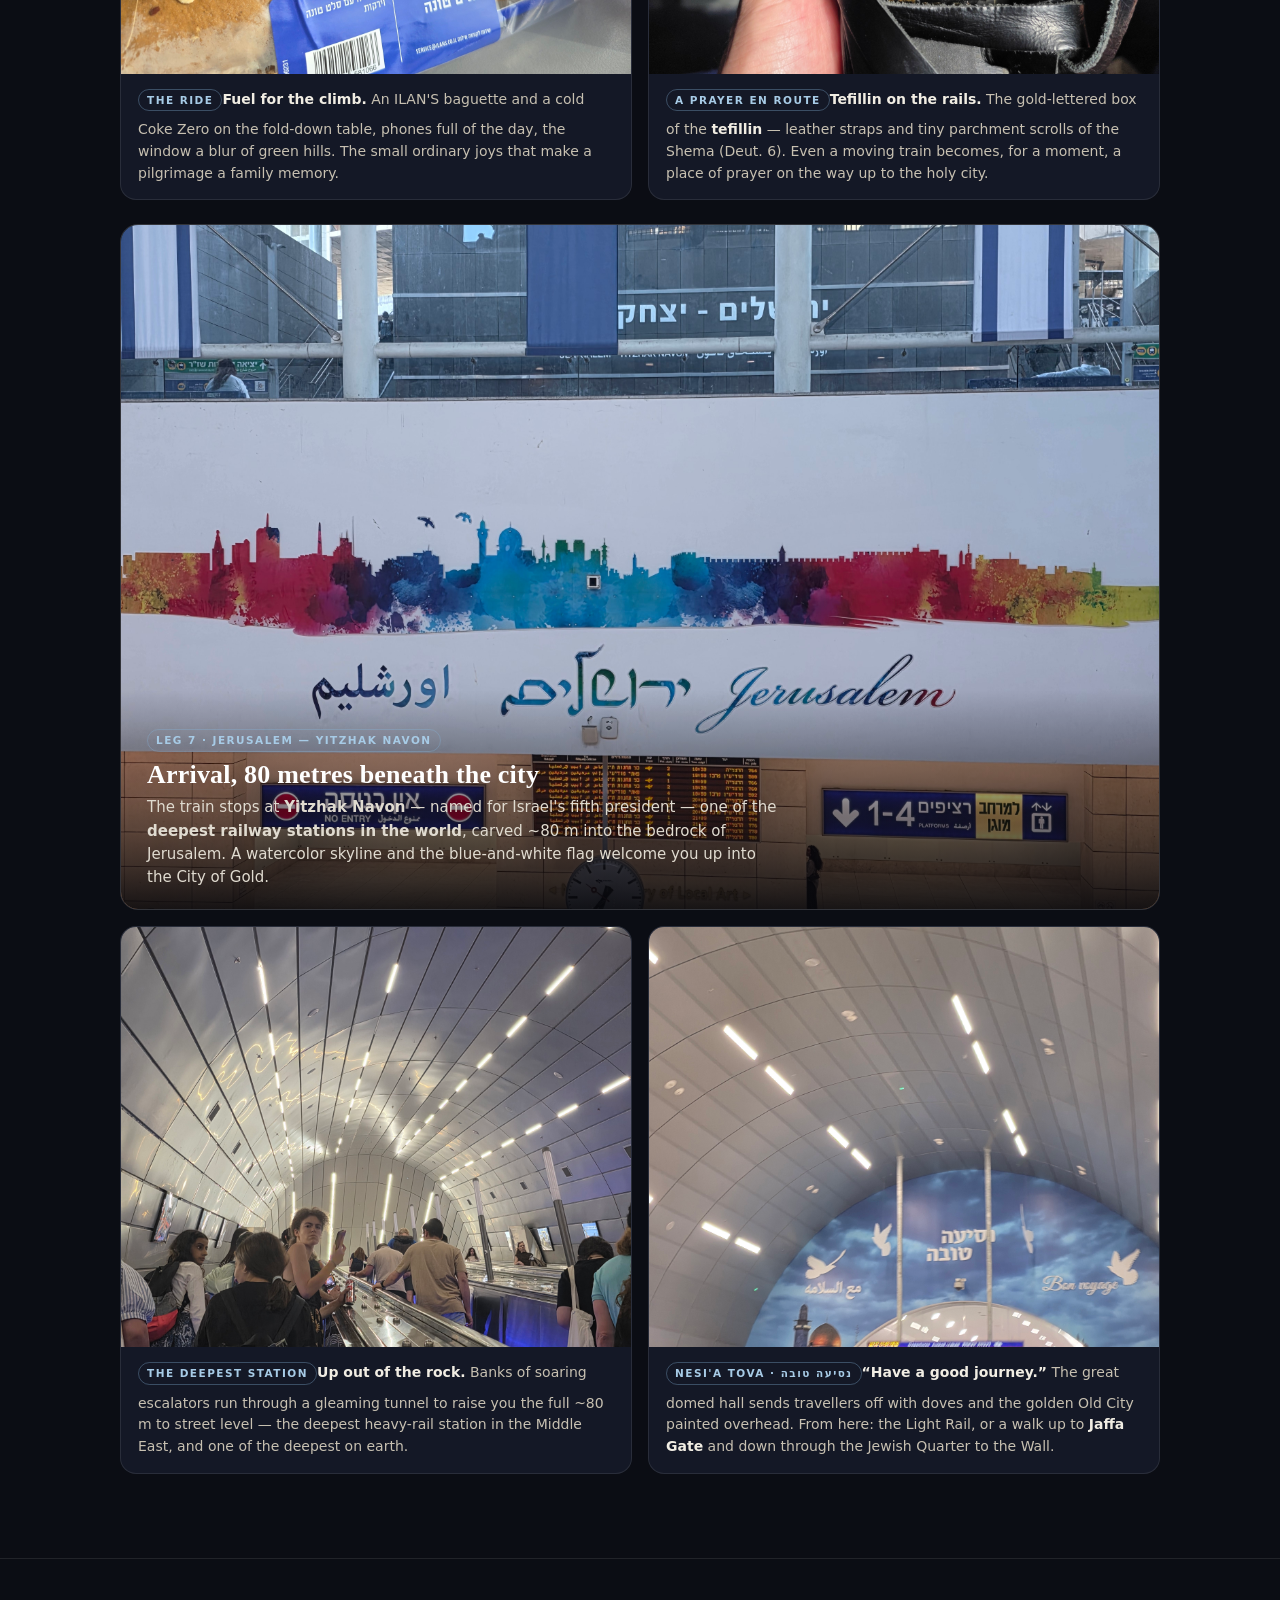
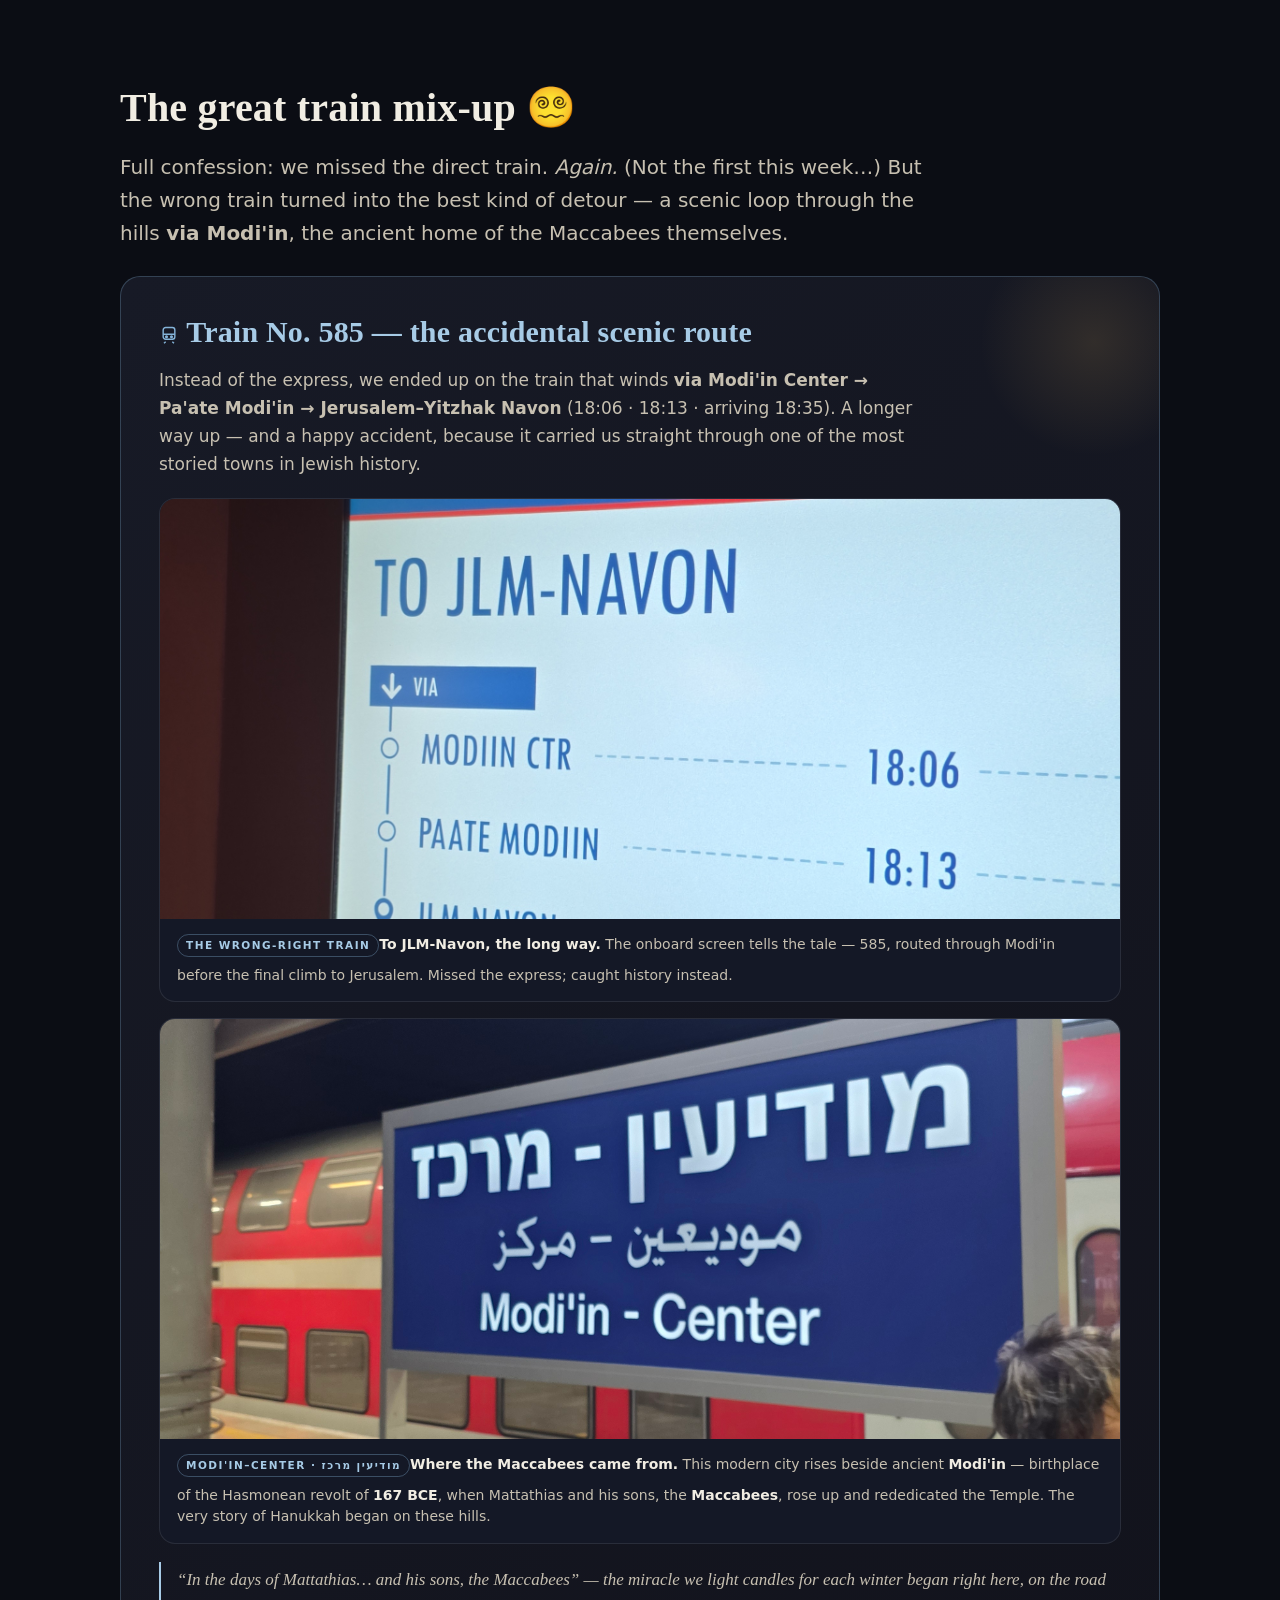
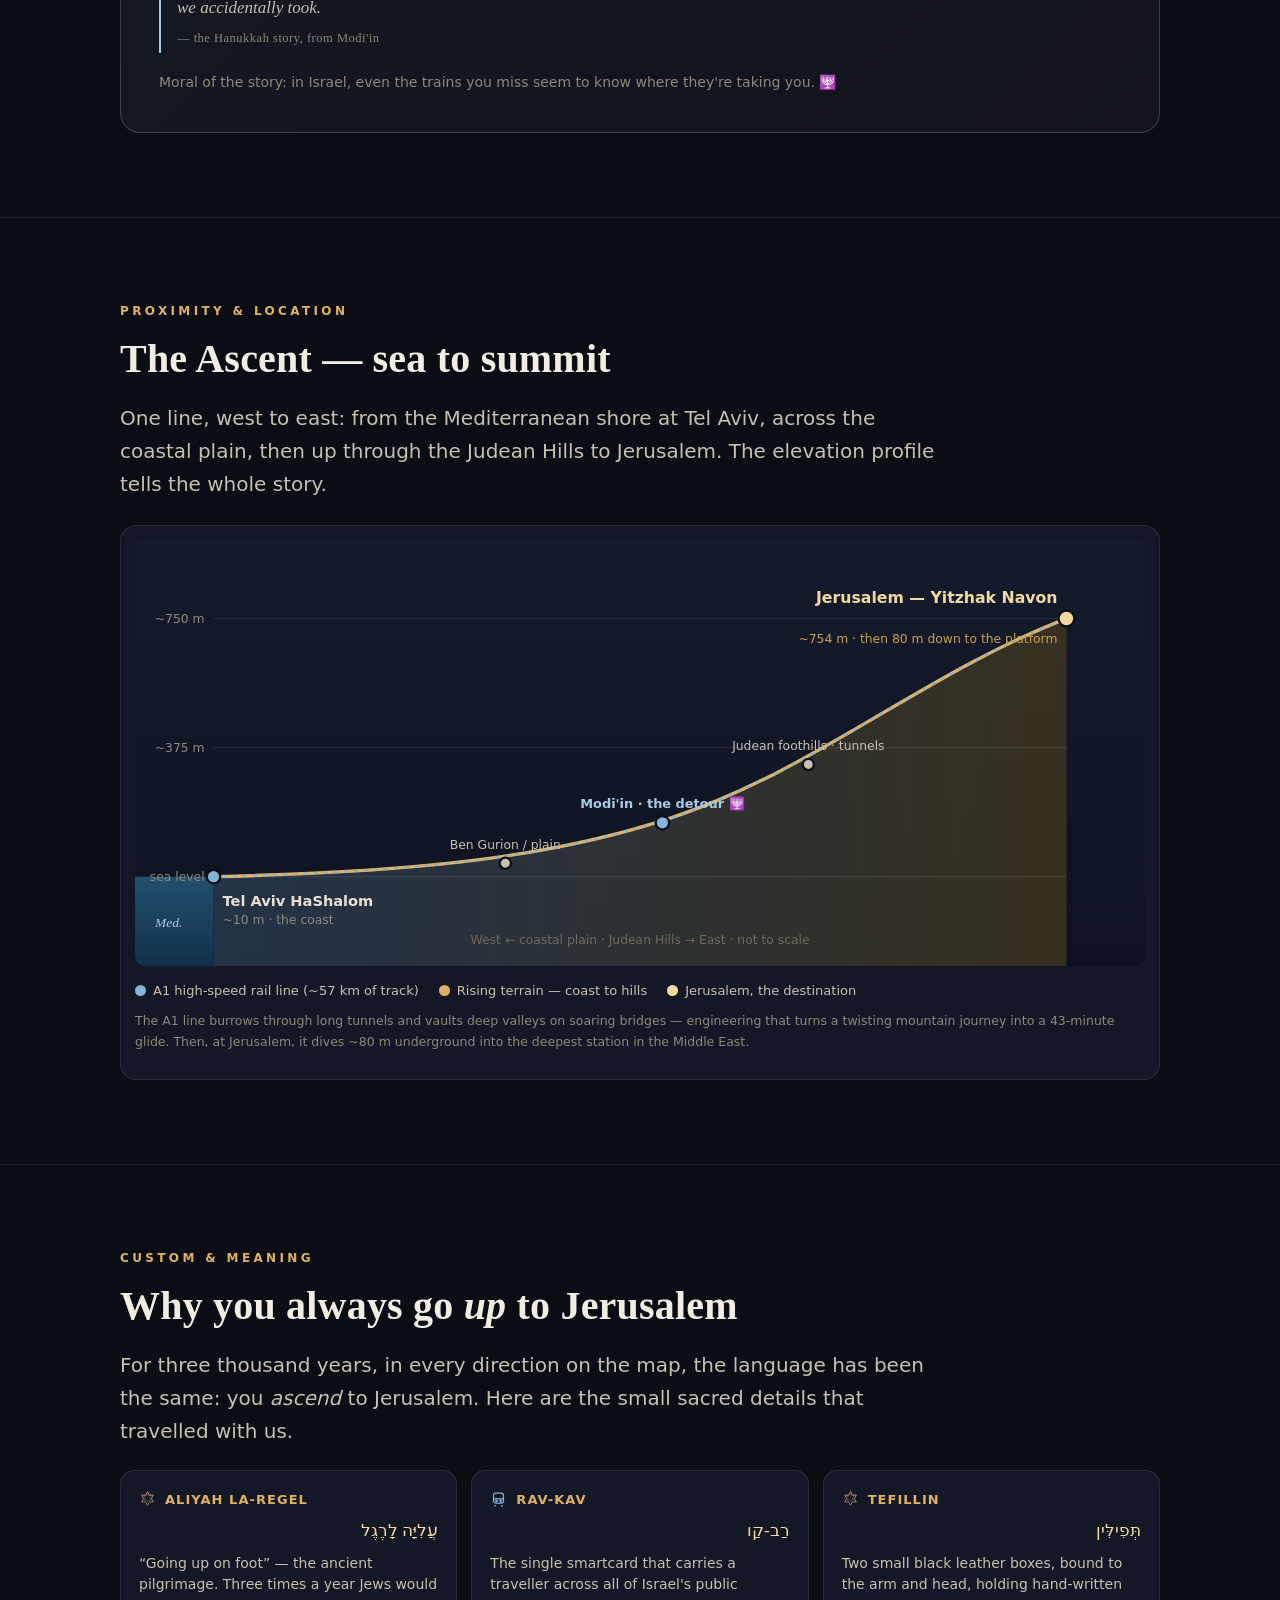
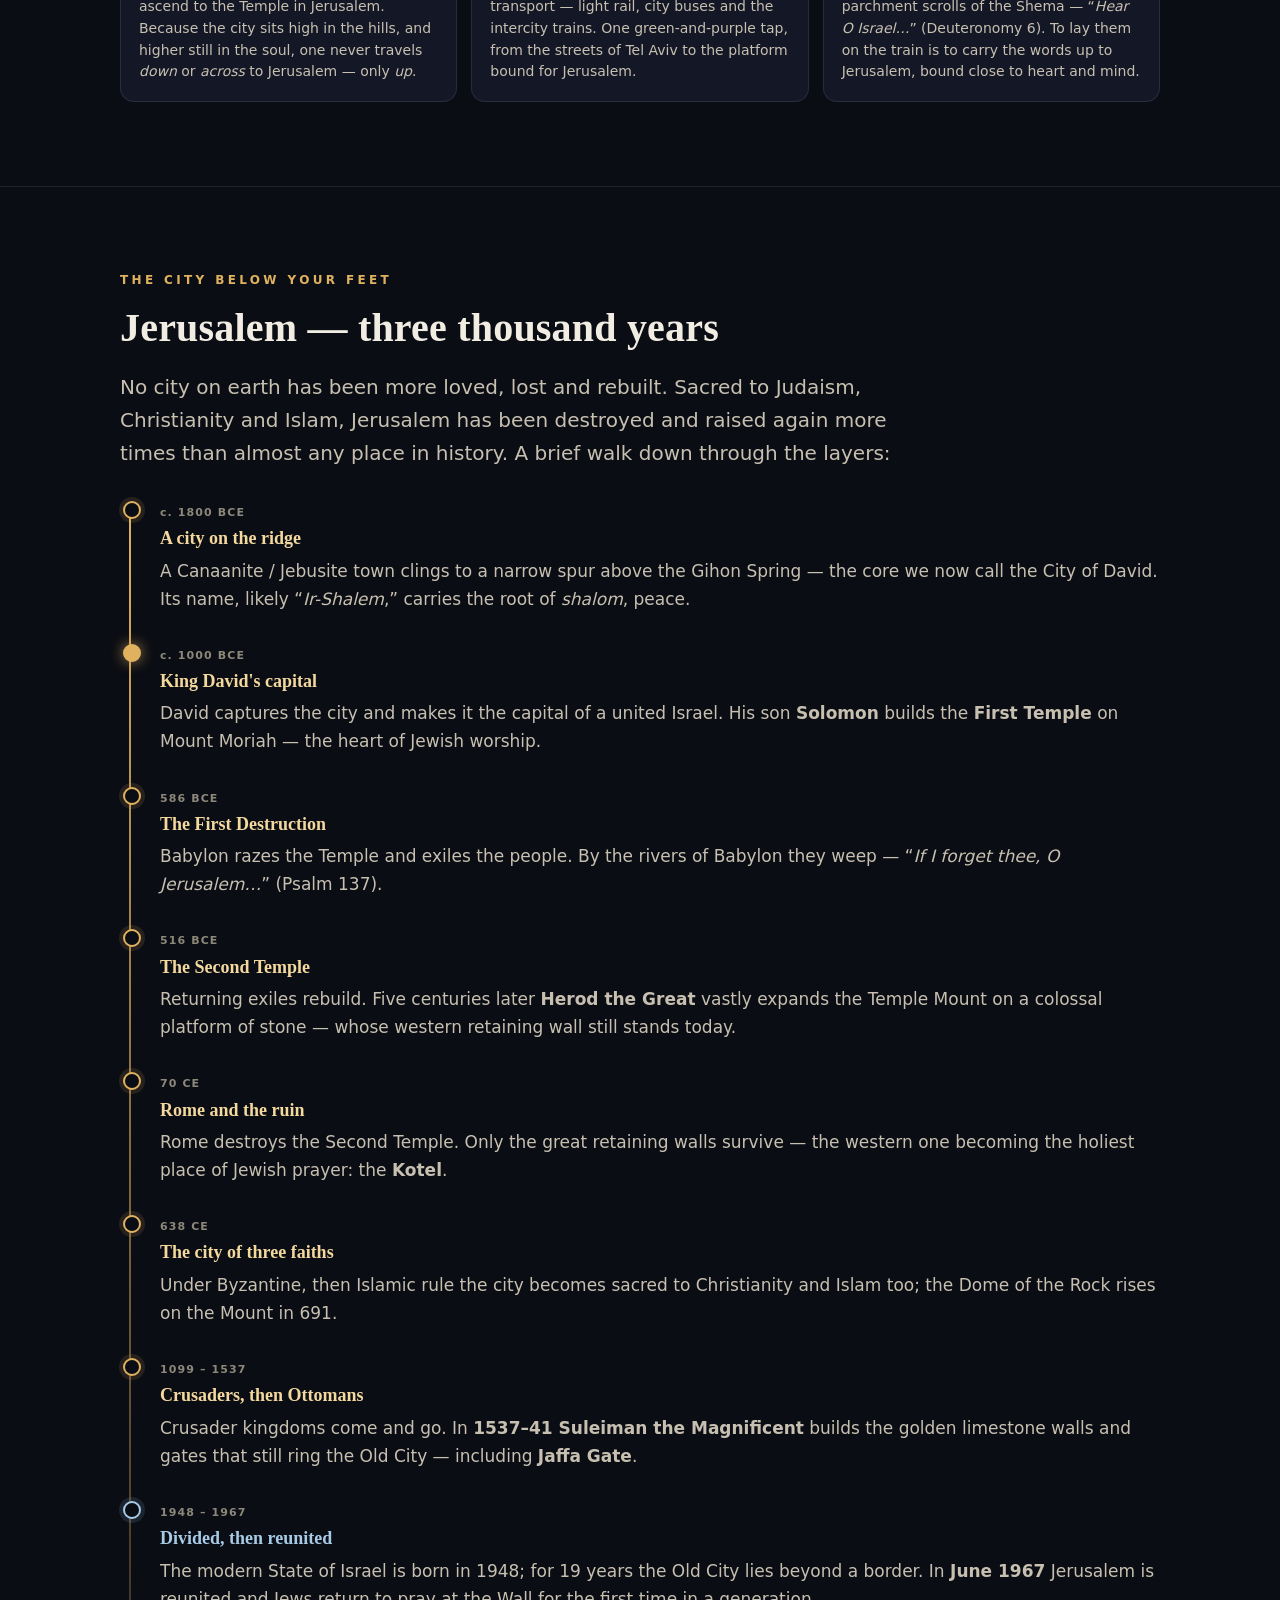
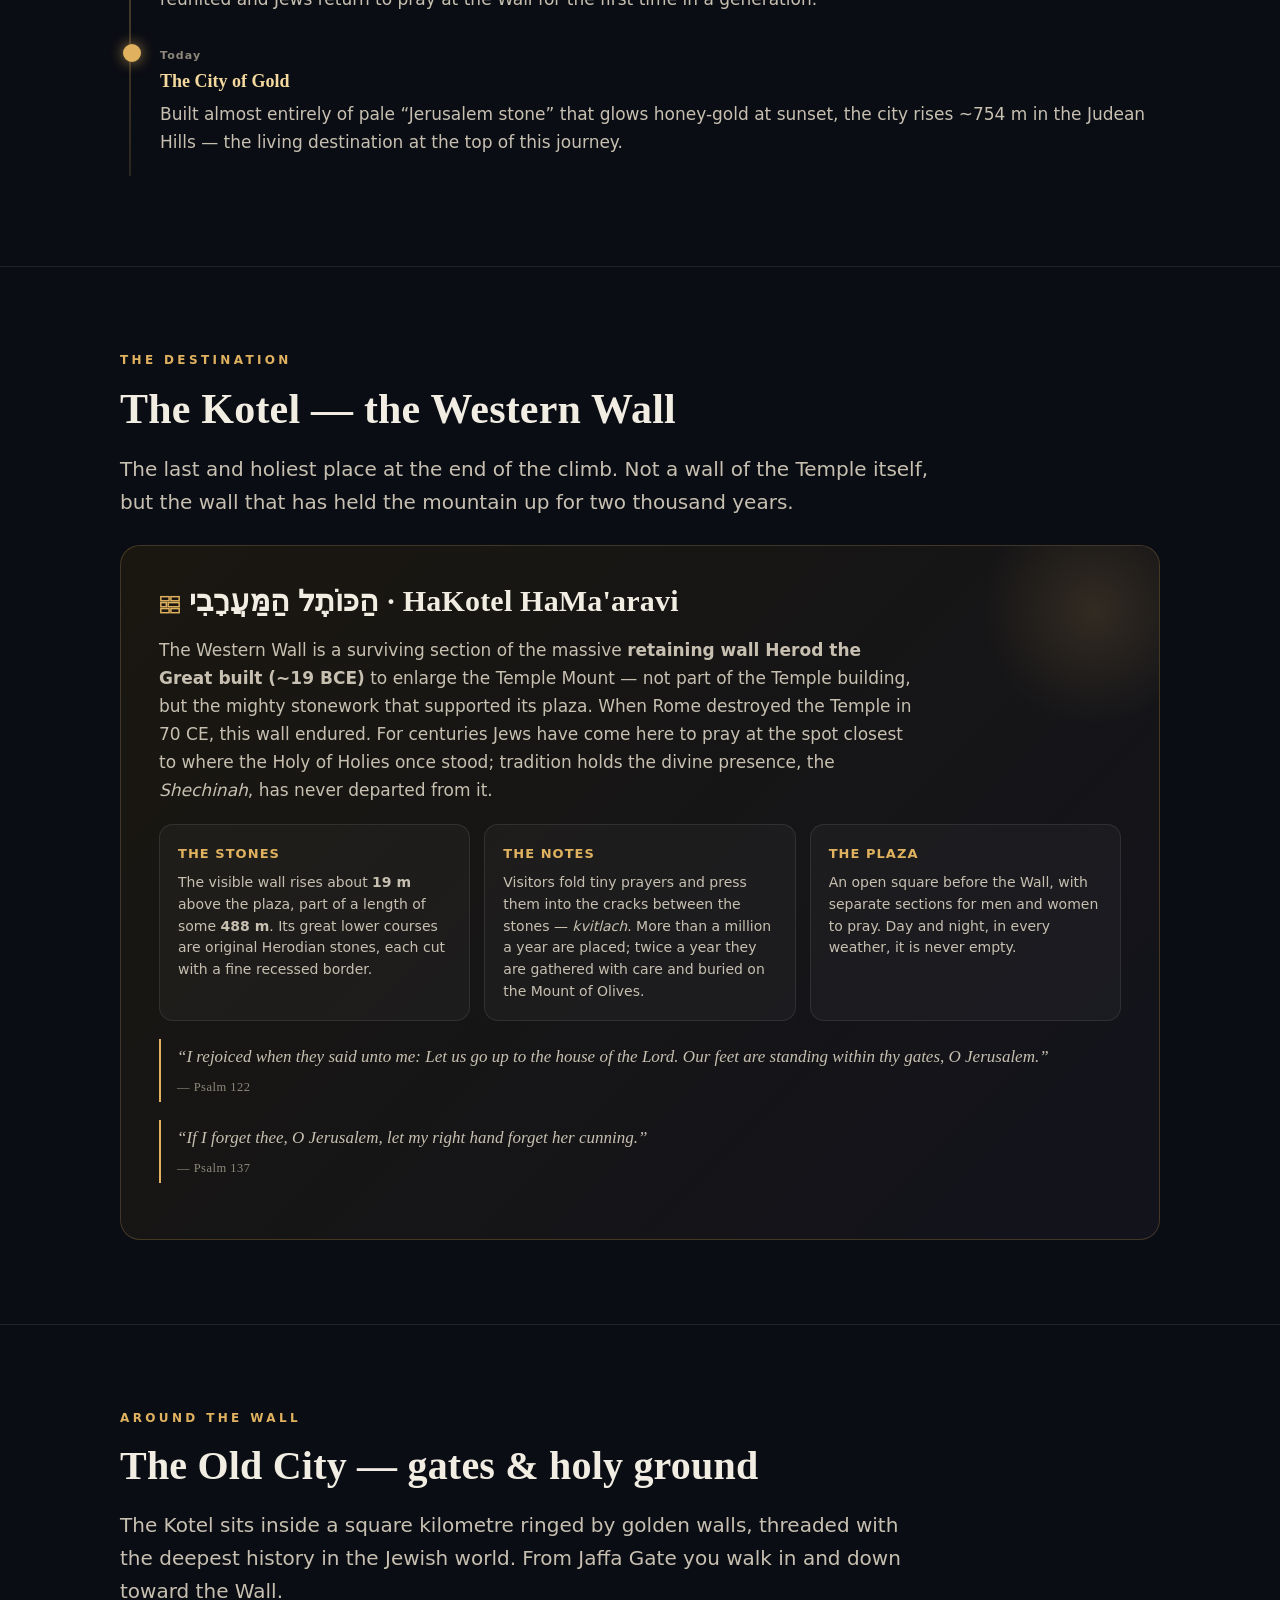
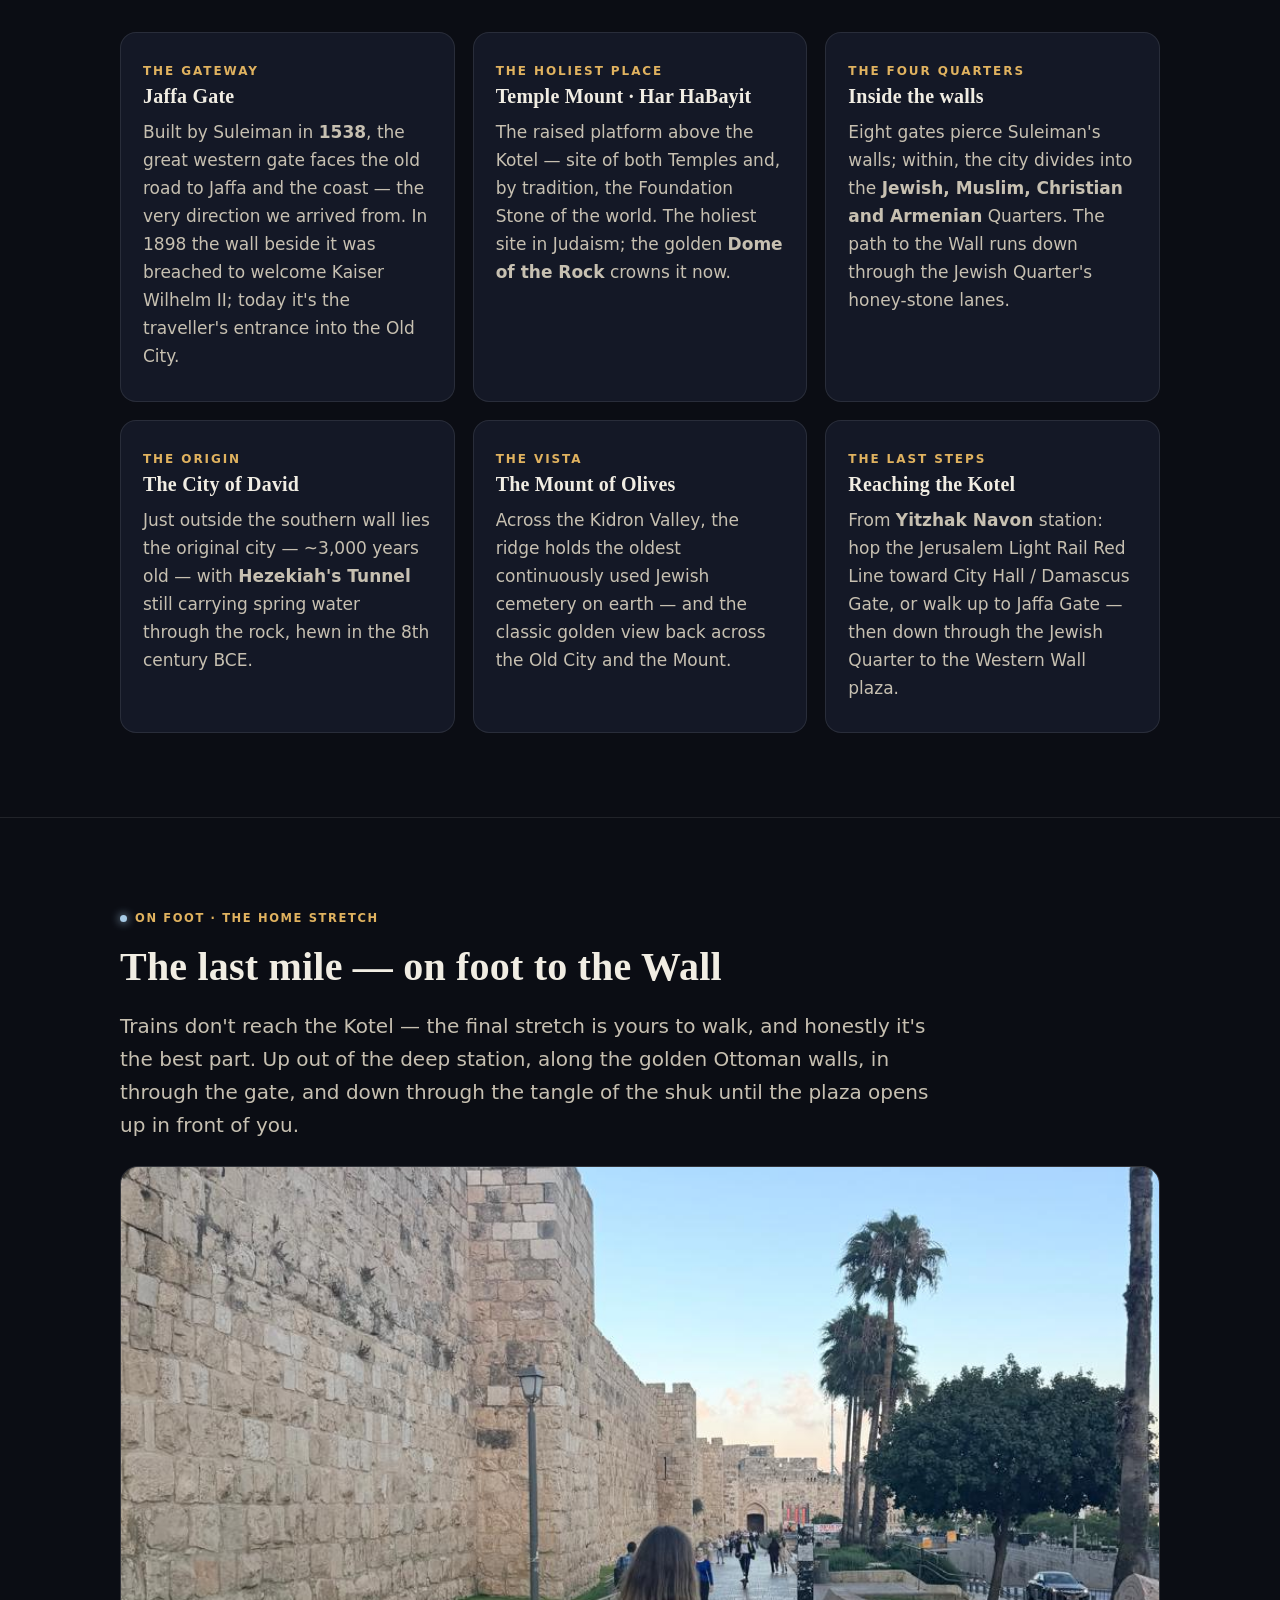
==== commit 5f1b9f9a: "Add trip hub, per-person People page, and cross-link the whole site Build out the Israel trip site i" ====
--- a/jerusalem-tour/index.html
+++ b/jerusalem-tour/index.html
@@ -251,6 +251,7 @@
   <div class="wrap nav-inner">
     <div class="brand"><svg class="star" style="width:20px;height:20px"><use href="#magen"/></svg> <span>Up to <b>JERUSALEM</b></span></div>
     <nav class="navlinks">
+      <a href="../israel/" style="color:var(--gold2);border:1px solid rgba(224,178,95,.4)">← Trip home</a>
       <a href="#journey">The Journey</a>
       <a href="#legs">Every Station</a>
       <a href="#detour">The Mix-Up</a>
@@ -263,6 +264,8 @@
       <a href="#atwall">At the Wall</a>
       <a href="#gallery">Gallery</a>
       <a href="#visit">To the Wall</a>
+      <a href="../nova-tour/">The South</a>
+      <a href="../people/">The Family</a>
     </nav>
   </div>
 </header>
